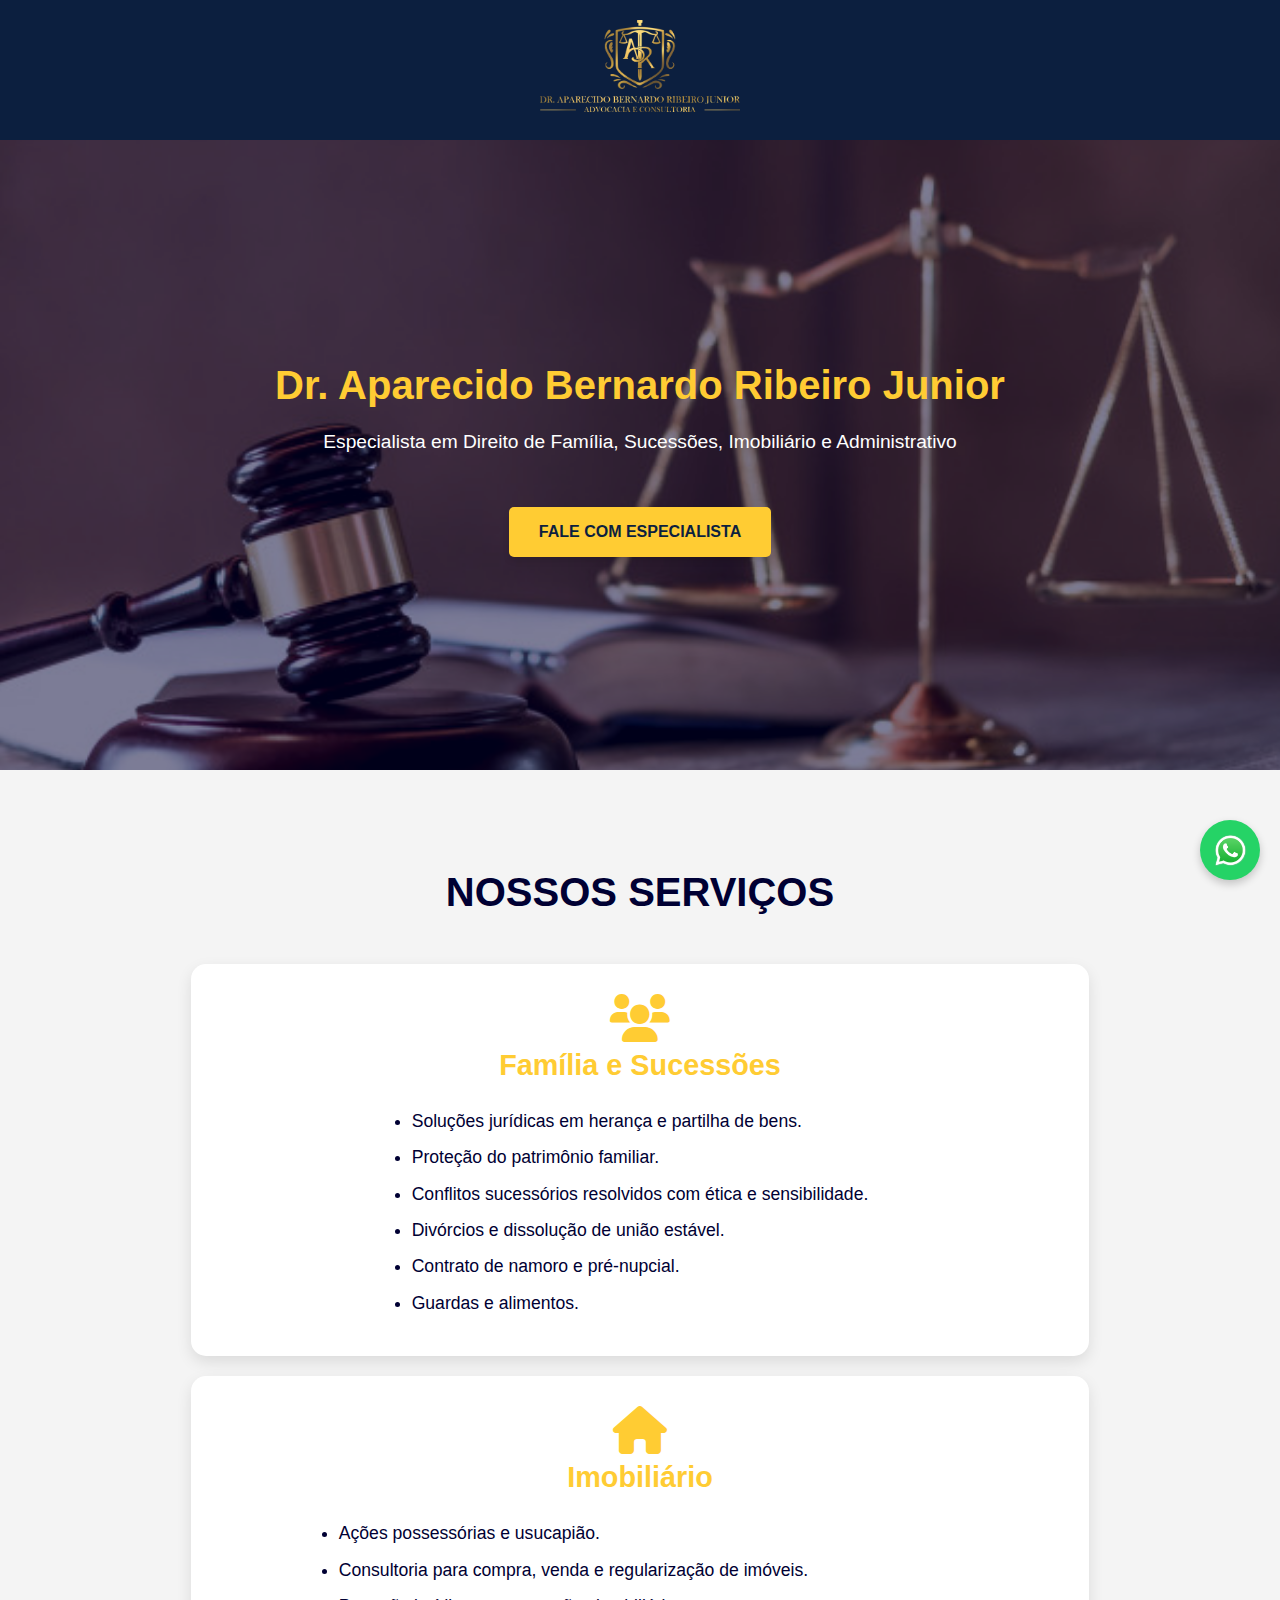
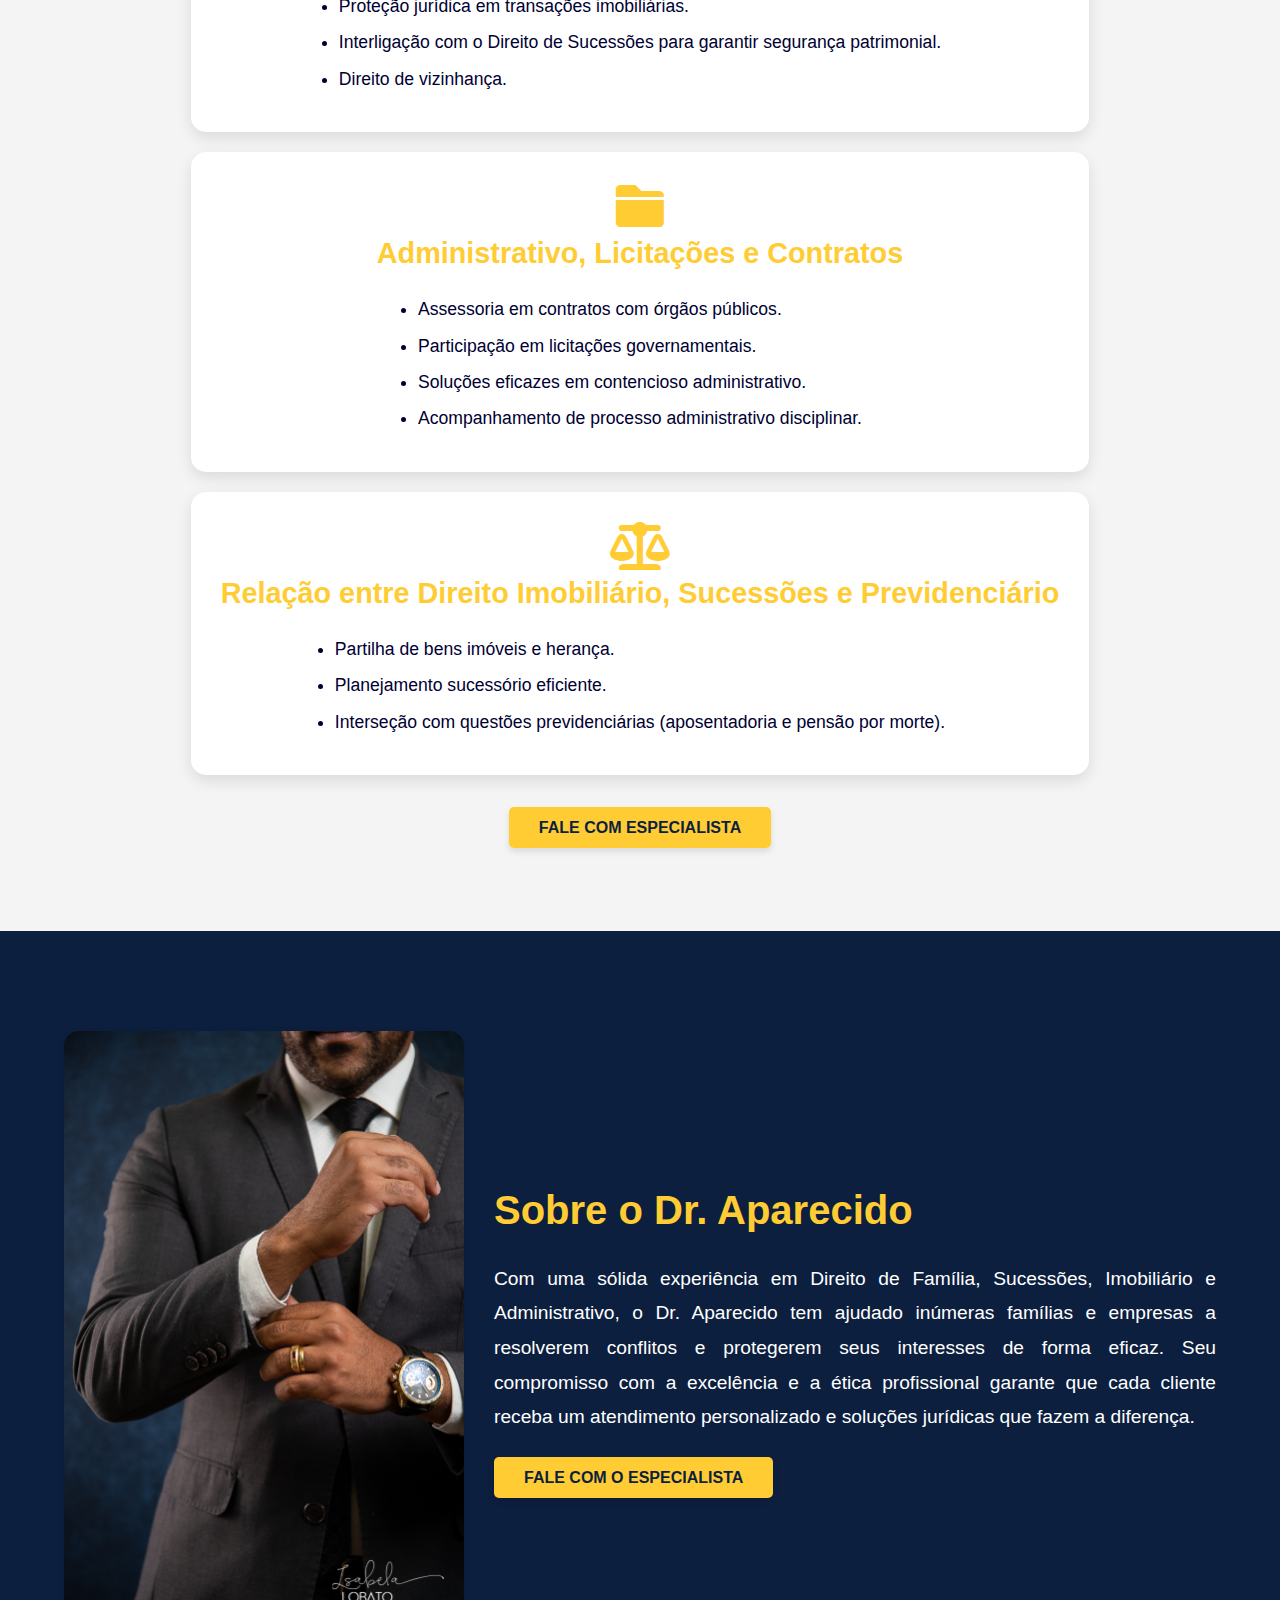
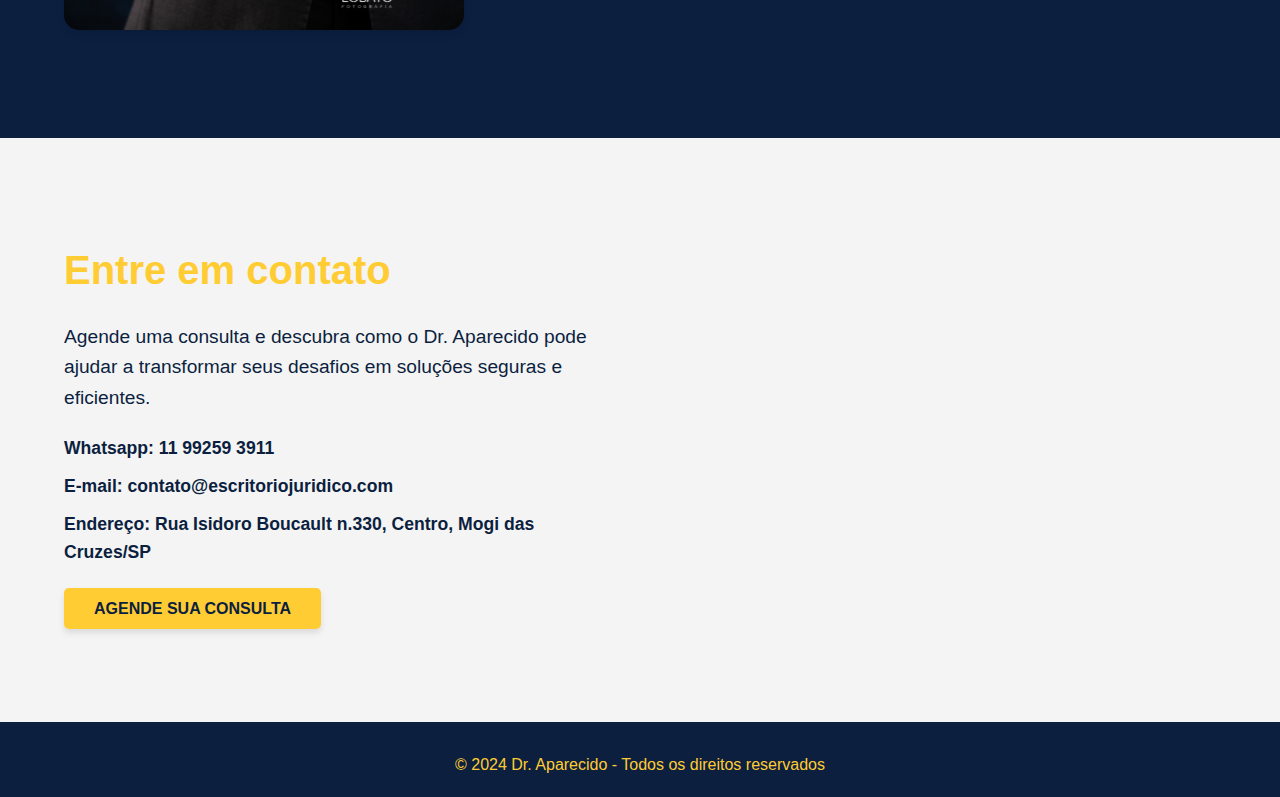
==== index.html @ f202ebe4 "setimo commit" ====
<!DOCTYPE html>
<html lang="pt-BR">
<head>
    <meta charset="UTF-8">
    <meta name="viewport" content="width=device-width, initial-scale=1.0">
    <meta http-equiv="X-UA-Compatible" content="IE=edge">
    <link rel="shortcut icon" href="img/logo2.png">
    <link rel="stylesheet" href="https://cdnjs.cloudflare.com/ajax/libs/font-awesome/6.0.0-beta3/css/all.min.css">
    <link rel="stylesheet" href="styles.css">
    <title>Dr. Aparecido Advocacia</title>
</head>
<body>
    <!-- Header com logo centralizada -->
    <header class="header">
        <div class="logo-container">
            <img src="img/logo-transparente.png" alt="Logo Dr. Aparecido" class="logo">
        </div>
    </header>

    <!-- Seção Hero com imagem estática -->
    <section class="static-image-section">
        <div class="static-image-overlay">
            <h2>Dr. Aparecido Bernardo Ribeiro Junior</h2>
            <p>Especialista em Direito de Família, Sucessões, Imobiliário e Administrativo</p>
            <a href="https://wa.me/5511992593911" class="cta-button" target="_blank">Fale com especialista</a>
        </div>
    </section>

    <!-- Seção de Serviços -->
    <section class="services-section">
        <div class="container">
            <h2>Nossos Serviços</h2>
            <div class="services-grid">
                <!-- Card Família e Sucessões -->
                <div class="service-item">
                    <i class="fas fa-users fa-3x" style="color: #ffcc33;"></i>
                    <h3>Família e Sucessões</h3>
                    <ul>
                        <li>Soluções jurídicas em herança e partilha de bens.</li>
                        <li>Proteção do patrimônio familiar.</li>
                        <li>Conflitos sucessórios resolvidos com ética e sensibilidade.</li>
                        <li>Divórcios e dissolução de união estável.</li>
                        <li>Contrato de namoro e pré-nupcial.</li>
                        <li>Guardas e alimentos.</li>
                    </ul>
                </div>

                <!-- Card Imobiliário -->
                <div class="service-item">
                    <i class="fas fa-house fa-3x" style="color: #ffcc33;"></i>
                    <h3>Imobiliário</h3>
                    <ul>
                        <li>Ações possessórias e usucapião.</li>
                        <li>Consultoria para compra, venda e regularização de imóveis.</li>
                        <li>Proteção jurídica em transações imobiliárias.</li>
                        <li>Interligação com o Direito de Sucessões para garantir segurança patrimonial.</li>
                        <li>Direito de vizinhança.</li>
                    </ul>
                </div>

                <!-- Card Administrativo, Licitações e Contratos -->
                <div class="service-item">
                    <i class="fas fa-folder fa-3x" style="color: #ffcc33;"></i>
                    <h3>Administrativo, Licitações e Contratos</h3>
                    <ul>
                        <li>Assessoria em contratos com órgãos públicos.</li>
                        <li>Participação em licitações governamentais.</li>
                        <li>Soluções eficazes em contencioso administrativo.</li>
                        <li>Acompanhamento de processo administrativo disciplinar.</li>
                    </ul>
                </div>

                <!-- Card Relação entre Direito Imobiliário, Sucessões e Previdenciário -->
                <div class="service-item">
                    <i class="fas fa-balance-scale fa-3x" style="color: #ffcc33;"></i>
                    <h3>Relação entre Direito Imobiliário, Sucessões e Previdenciário</h3>
                    <ul>
                        <li>Partilha de bens imóveis e herança.</li>
                        <li>Planejamento sucessório eficiente.</li>
                        <li>Interseção com questões previdenciárias (aposentadoria e pensão por morte).</li>
                    </ul>
                </div>
            </div>
            
            <div class="cta-container">
                <a href="https://wa.me/5511992593911" class="cta-button" target="_blank">Fale com especialista</a>
            </div>
        </div>
    </section>

    <!-- Seção Sobre o Especialista -->
    <section class="about-section">
        <div class="container about-container">
            <div class="about-image">
                <img src="img/ilcao-3.jpg" alt="Foto do Dr. Aparecido">
            </div>
            <div class="about-content">
                <h2>Sobre o Dr. Aparecido</h2>
                <p>Com uma sólida experiência em Direito de Família, Sucessões, Imobiliário e Administrativo, o Dr. Aparecido tem ajudado inúmeras famílias e empresas a resolverem conflitos e protegerem seus interesses de forma eficaz. Seu compromisso com a excelência e a ética profissional garante que cada cliente receba um atendimento personalizado e soluções jurídicas que fazem a diferença.</p>
                <a href="https://wa.me/5511992593911" class="cta-button" target="_blank">Fale com o especialista</a>
            </div>
        </div>
    </section>

    <!-- Seção Agende uma consulta -->
    <section class="consultation-section">
        <div class="container consultation-container">
            <!-- Informações de Contato -->
            <div class="consultation-info">
                <h2>Entre em contato</h2>
                <p>Agende uma consulta e descubra como o Dr. Aparecido pode ajudar a transformar seus desafios em soluções seguras e eficientes.</p>
                <ul>
                    <li><strong>Whatsapp:</strong> <a href="https://wa.me/5511992593911" target="_blank">11 99259 3911</a></li>
                    <li><strong>E-mail:</strong> <a href="mailto:contato@escritoriojuridico.com">contato@escritoriojuridico.com</a></li>
                    <li><strong>Endereço:</strong> <a href="https://www.google.com/maps/place/R.+Isidoro+Boucalt,+330+-+Vila+Bras+Cubas,+Mogi+das+Cruzes+-+SP,+08740-250,+Brasil/@-23.539288,-46.220614,16z/data=!4m6!3m5!1s0x94ce77c2fcec95e9:0xfe70af30a29e8684!8m2!3d-23.5392878!4d-46.220614!16s%2Fg%2F11gfhh6ngh?hl=pt-BR&entry=ttu&g_ep=EgoyMDI0MTAxNi4wIKXMDSoASAFQAw%3D%3D" target="_blank">Rua Isidoro Boucault n.330, Centro, Mogi das Cruzes/SP</a></li>
                </ul>
                <a href="https://wa.me/5511992593911" class="cta-button" target="_blank">Agende sua consulta</a>
            </div>

            <!-- Mapa do Google Maps com marcador -->
            <div class="consultation-map">
                <iframe 
                    src="https://www.google.com/maps?q=Rua%20Isidoro%20Boucault%2C%20330%2C%20Mogi%20das%20Cruzes%2C%20SP&output=embed" 
                    width="100%" 
                    height="300" 
                    style="border:0;" 
                    allowfullscreen="" 
                    loading="lazy">
                </iframe>
            </div>
        </div>
    </section>

    <footer class="fot">
        <p>&copy; 2024 Dr. Aparecido - Todos os direitos reservados</p>
    </footer>

    <!-- Botão Voltar ao Topo -->
    <a href="#" class="back-to-top" id="backToTop">
        &#8679; <!-- Seta para cima -->
    </a>

    <!-- Botão WhatsApp -->
    <a href="https://wa.me/5511992593911" class="whatsapp-button" target="_blank">
        <img src="img/WhatsApp.svg.png" alt="WhatsApp">
        <span class="whatsapp-message">Precisa de ajuda?</span>
    </a>

    <script src="script.js"></script>
</body>
</html>
---- styles.css ----
/* RESET BÁSICO */
* {
    margin: 0;
    padding: 0;
    box-sizing: border-box;
}

body {
    font-family: 'Arial', sans-serif;
    background-color: #0c1f3f;
    color: #ffffff;
    line-height: 1.6;
}

/* CONTAINER PADRÃO */
.container {
    width: 90%;
    max-width: 1200px;
    margin: 0 auto;
    padding: 40px 0;
}

/* HEADER COM LOGO CENTRALIZADA */
.header {
    background-color: #0c1f3f;
    padding: 20px 0;
    text-align: center;
}

.logo {
    width: 200px;
}

/* HERO SECTION */
.static-image-section {
    background: url('img/Balanca_Justica.jpg') no-repeat center center/cover;
    height: 70vh;
    background-attachment: fixed;
}

.static-image-overlay {
    background-color: rgba(0, 0, 51, 0.514);
    height: 100%;
    display: flex;
    justify-content: center;
    align-items: center;
    flex-direction: column;
    text-align: center;
    color: white;
    padding: 0 20px;
}
.static-image-overlay h2 {
    font-size: 2.5rem;
    color: #ffcc33;
    margin-bottom: 10px;
}

.static-image-overlay p {
    font-size: 1.2rem;
    margin-bottom: 30px;
}

/* Estilo do botão Voltar ao Topo */
.back-to-top {
    position: fixed;
    bottom: 90px;
    right: 20px;
    display: none;
    width: 50px;
    height: 50px;
    background-color: #ffcc33;
    color: #0c1f3f;
    text-align: center;
    line-height: 50px;
    font-size: 24px;
    border-radius: 50%;
    box-shadow: 0 4px 6px rgba(0, 0, 0, 0.2);
    transition: all 0.3s ease;
    z-index: 1000;
    text-decoration: none;
}

.back-to-top:hover {
    background-color: #ffb200;
    transform: scale(1.1);
}

#backToTop.show {
    display: block;
}

.cta-container {
    margin-top: 40px;
}

.cta-button {
    margin-top: 20px;
    background-color: #ffcc33;
    color: #0c1f3f;
    padding: 12px 30px;
    font-size: 1rem;
    font-weight: bold;
    text-transform: uppercase;
    text-decoration: none;
    border-radius: 5px;
    transition: all 0.3s ease;
    box-shadow: 0 4px 6px rgba(0, 0, 0, 0.1);
    position: relative;
    z-index: 1;
}
.cta-button::before {
    content: '';
    position: absolute;
    top: 0;
    left: 0;
    right: 0;
    bottom: 0;
    background: rgba(255, 204, 51, 0.5);
    z-index: -1;
    border-radius: 5px;
    opacity: 0;
    transition: opacity 0.4s ease;
}

.cta-button:hover::before {
    opacity: 1;
}

.cta-button:hover {
    background-color: #ffb200;
    transform: scale(1.05);
    box-shadow: 0 8px 15px rgba(0, 0, 0, 0.2);
}

/* SEÇÃO DE SERVIÇOS */
/* SEÇÃO DE SERVIÇOS */
.services-section {
    padding: 50px 0;
    background-color: #f4f4f4;
    text-align: center;
}

.services-section h2 {
    font-size: 2.5rem;
    color: #000033;
    margin-bottom: 40px;
    font-weight: bold;
    text-transform: uppercase;
}

/* GRID DOS SERVIÇOS */
.services-grid {
    display: grid;
    grid-template-columns: repeat(auto-fit, minmax(300px));
    gap: 20px;
    justify-content: center;
}

.service-item {
    background-color: white;
    border-radius: 15px;
    padding: 30px;
    box-shadow: 0 6px 15px rgba(0, 0, 0, 0.1);
    transition: all 0.4s ease;
    text-align: left;
}

.service-item i{
    display: flex;
    justify-content: center;
}

.service-item h3 {
    display: flex;
    justify-content: center;
    font-size: 1.8rem;
    color: #ffcc33;
    margin-bottom: 20px;
}

/* Estilo para os itens da lista */
/* Alinhar as listas centralizadas */
.service-item ul {
    list-style-type: disc; /* Define bolinhas como estilo */
    padding-left: 0; /* Remove o padding padrão */
    margin: 0 auto; /* Centraliza o conteúdo */
    display: table; /* Permite centralizar os itens */
}

.service-item ul li {
    margin-bottom: 10px; /* Espaçamento entre os itens da lista */
    font-size: 1.1rem;
    color: #000033; /* Texto em azul escuro */
    line-height: 1.5; /* Aumenta a altura da linha para espaçar os itens */
    text-align: left; /* Garante que o texto fique alinhado à esquerda, enquanto o bloco é centralizado */
}


.service-item:hover {
    box-shadow: 0 12px 30px rgba(0, 0, 0, 0.2);
    transform: translateY(-5px);
}

/* Seção Sobre o Especialista */
.about-section {
    padding: 60px 0;
    background-color: #0c1f3f;
}

.about-container {
    display: flex;
    justify-content: space-between;
    align-items: center;
    gap: 30px;
}

.about-image img {
    width: 100%;
    max-width: 400px;
    border-radius: 15px;
    box-shadow: 0 4px 8px rgba(0, 0, 0, 0.1);
}

.about-content {
    flex: 1;
    color: #ffffff;
    text-align: left;
}

.about-content h2 {
    font-size: 2.5rem;
    color: #ffcc33;
    margin-bottom: 20px;
}

.about-content p {
    font-size: 1.2rem;
    margin-bottom: 30px;
    line-height: 1.8;
    text-align: justify;
    color: #ffffff;
}

.about-content .cta-button {
    background-color: #ffcc33;
    color: #0c1f3f;
    padding: 12px 30px;
    font-size: 1rem;
    font-weight: bold;
    text-transform: uppercase;
    text-decoration: none;
    border-radius: 5px;
    transition: all 0.3s ease;
    box-shadow: 0 4px 6px rgba(0, 0, 0, 0.1);
}

.about-content .cta-button:hover {
    background-color: #ffb200;
    transform: scale(1.05);
    box-shadow: 0 8px 15px rgba(0, 0, 0, 0.2);
}

/* Seção de Agendamento */
.consultation-section {
    padding: 60px 0;
    background-color: #f4f4f4;
}

.consultation-container {
    display: flex;
    justify-content: space-between;
    align-items: flex-start;
    gap: 30px;
}

.consultation-info {
    flex: 1;
    color: #0c1f3f;
}

.consultation-info h2 {
    font-size: 2.5rem;
    color: #ffcc33;
    margin-bottom: 20px;
}

.consultation-info p {
    font-size: 1.2rem;
    margin-bottom: 20px;
}

.consultation-info ul {
    list-style: none;
    padding: 0;
    margin-bottom: 30px;
}

.consultation-info ul li {
    font-size: 1.1rem;
    margin-bottom: 10px;
}

.consultation-info ul a {
    color: #0c1f3f;
    text-decoration: none;
    font-weight: bold;
    transition: color 0.3s ease, transform 0.3s ease;
}

.consultation-info ul a:hover {
    color: #ffcc33;
    transform: translateX(5px);
}

.consultation-info .cta-button {
    background-color: #ffcc33;
    color: #0c1f3f;
    padding: 12px 30px;
    font-size: 1rem;
    font-weight: bold;
    text-transform: uppercase;
    text-decoration: none;
    border-radius: 5px;
    transition: all 0.3s ease;
    box-shadow: 0 4px 6px rgba(0, 0, 0, 0.1);
}

.consultation-info .cta-button:hover {
    background-color: #ffb200;
    transform: scale(1.05);
    box-shadow: 0 8px 15px rgba(0, 0, 0, 0.2);
}

.consultation-map {
    flex: 1;
}

.fot {
    background-color: #0c1f3f;
    padding: 20px;
    text-align: center;
    color: #ffcc33;
    position: relative; /* Altere para 'relative' para garantir que o conteúdo seja empurrado acima do footer */
    width: 100%;
    bottom: 0;
    margin-top: 10px; /* Adicione um espaçamento acima do footer */
}

main {
    flex-grow: 1; /* Isso empurra o footer para o final da página, mesmo que o conteúdo seja pequeno */
}
/* Botão de WhatsApp fixo */
.whatsapp-button {
    position: fixed;
    bottom: 20px;
    right: 20px;
    width: 60px;
    height: 60px;
    background-color: #25d366;
    border-radius: 50%;
    box-shadow: 0 4px 8px rgba(0, 0, 0, 0.2);
    display: flex;
    justify-content: center;
    align-items: center;
    transition: all 0.3s ease;
    z-index: 1000;
}

.whatsapp-button img {
    width: 35px;
    height: 35px;
}

.whatsapp-message {
    display: none;
    background-color: #ffffff;
    color: #000033;
    padding: 10px 15px;
    border-radius: 10px;
    box-shadow: 0 4px 8px rgba(0, 0, 0, 0.2);
    position: absolute;
    right: 70px;
    white-space: nowrap;
    font-size: 1rem;
}

.whatsapp-button:hover .whatsapp-message {
    display: block;
}

.whatsapp-button:hover {
    transform: scale(1.1);
    box-shadow: 0 8px 15px rgba(0, 0, 0, 0.3);
}

/* Responsividade */
@media (max-width: 768px) {
    .services-grid {
        grid-template-columns: 1fr;
    }

    .cta-button {
        padding: 10px 25px;
        font-size: 0.9rem;
    }

    .static-image-overlay h2 {
        font-size: 2rem;
    }

    .about-container, .consultation-container {
        flex-direction: column;
    }

    .consultation-map {
        margin-top: 30px;
    }
}
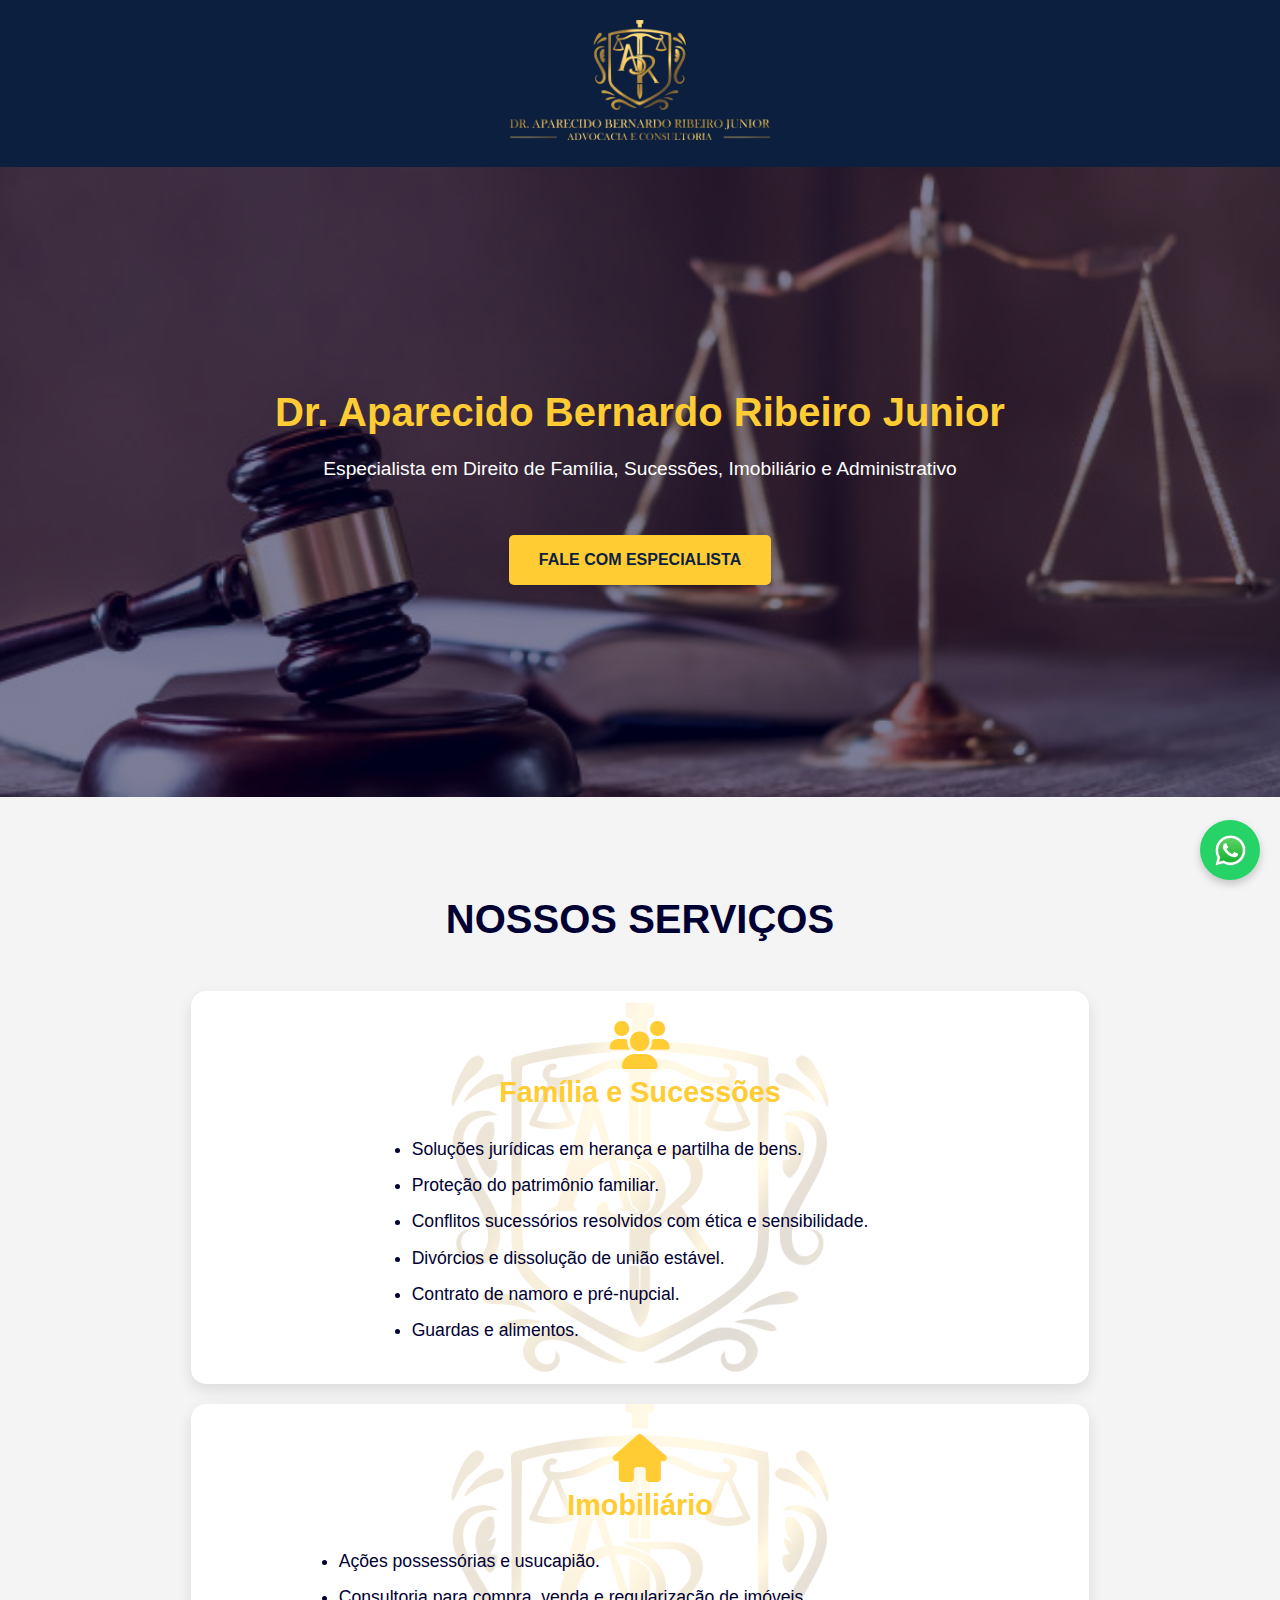
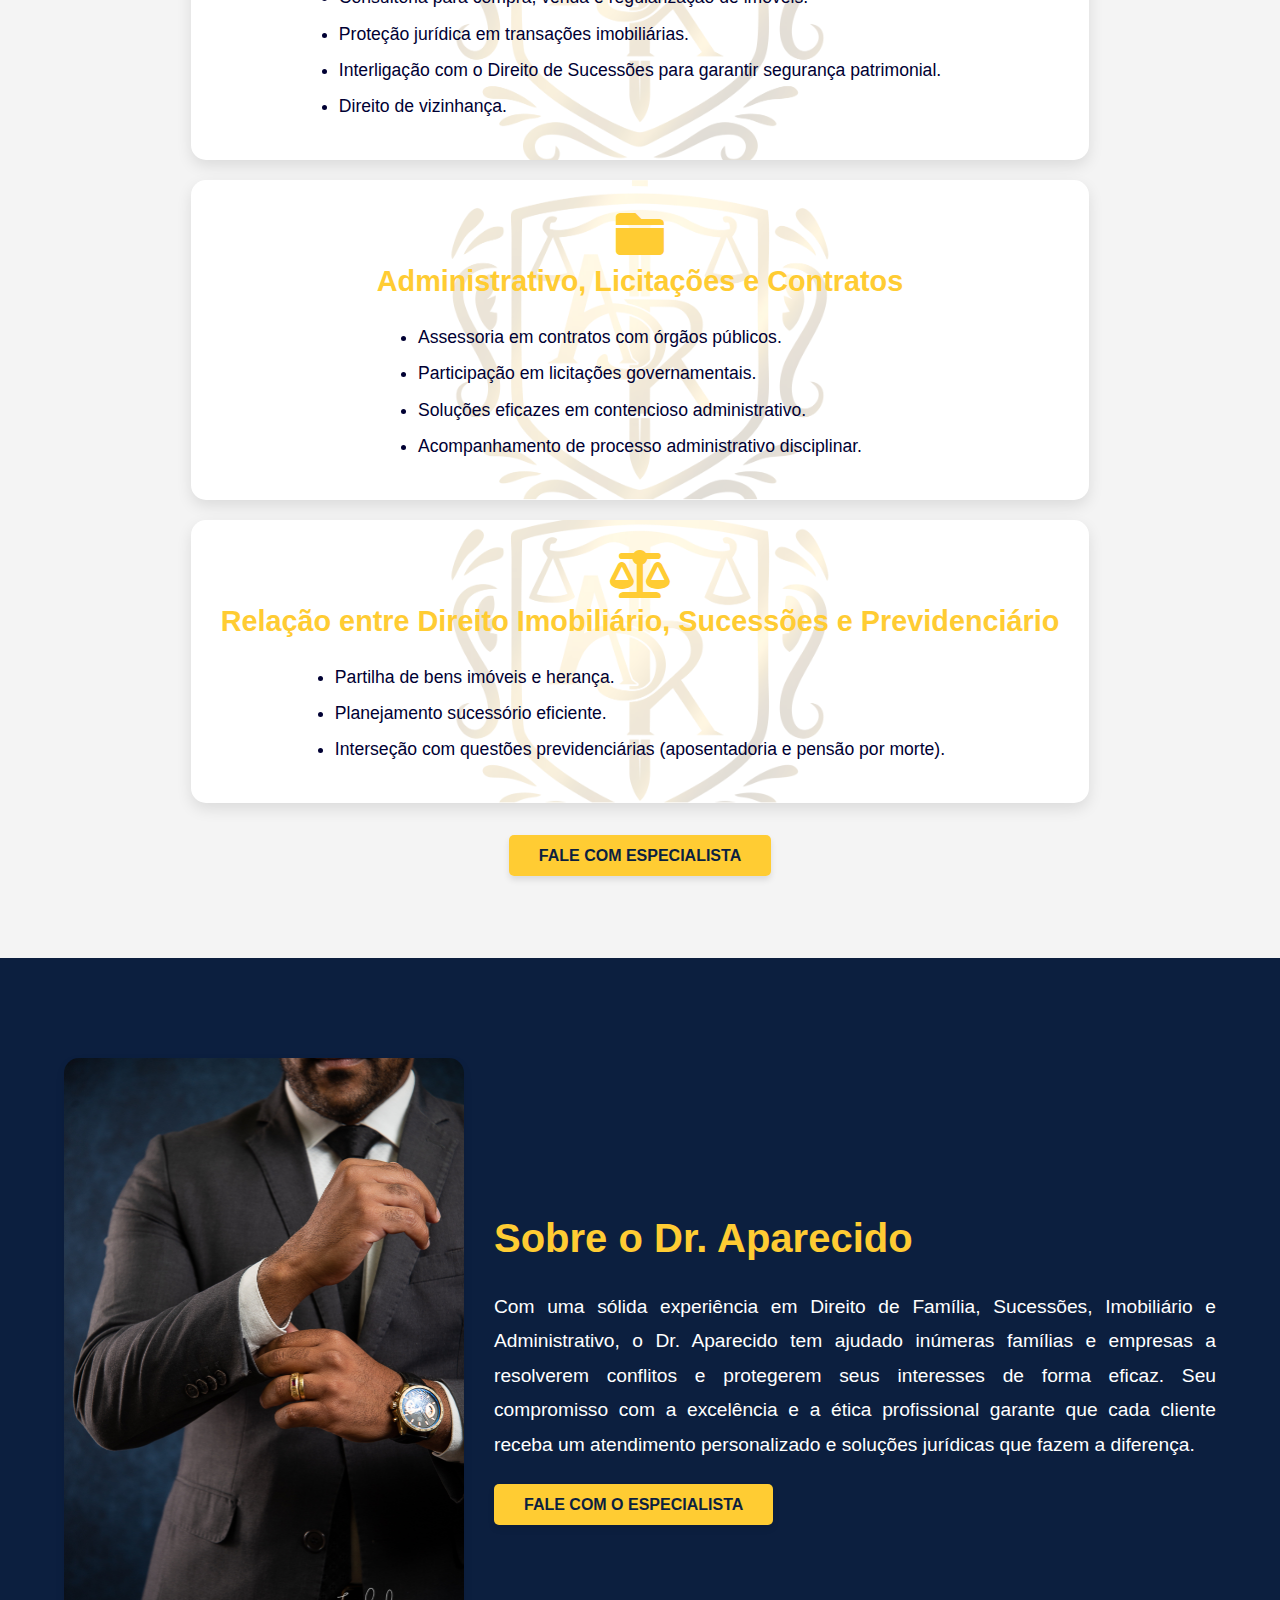
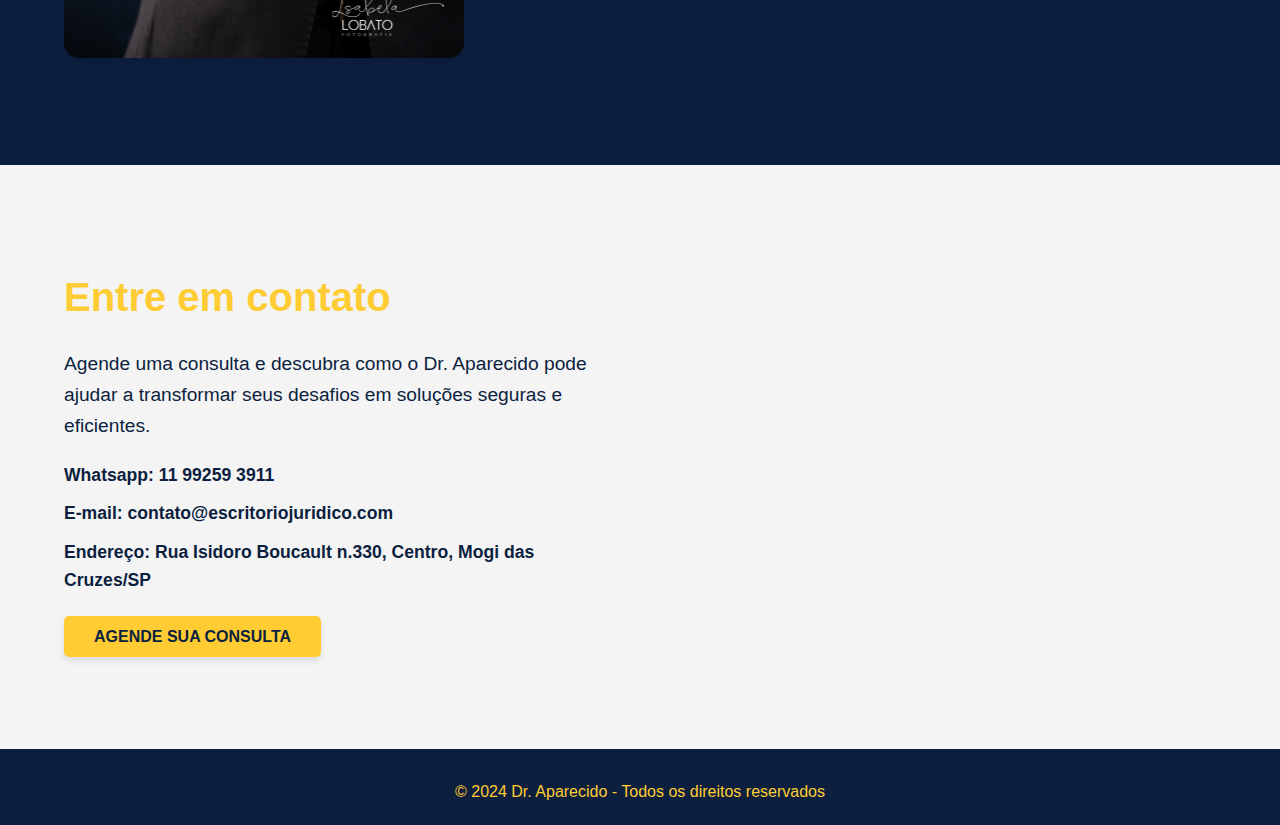
==== commit 4af89b3f: "decimo segundo commit" ====
--- a/index.html
+++ b/index.html
@@ -10,14 +10,12 @@
     <title>Dr. Aparecido Advocacia</title>
 </head>
 <body>
-    <!-- Header com logo centralizada -->
     <header class="header">
         <div class="logo-container">
             <img src="img/logo-transparente.png" alt="Logo Dr. Aparecido" class="logo">
         </div>
     </header>
 
-    <!-- Seção Hero com imagem estática -->
     <section class="static-image-section">
         <div class="static-image-overlay">
             <h2>Dr. Aparecido Bernardo Ribeiro Junior</h2>
@@ -26,12 +24,10 @@
         </div>
     </section>
 
-    <!-- Seção de Serviços -->
     <section class="services-section">
         <div class="container">
             <h2>Nossos Serviços</h2>
             <div class="services-grid">
-                <!-- Card Família e Sucessões -->
                 <div class="service-item">
                     <i class="fas fa-users fa-3x" style="color: #ffcc33;"></i>
                     <h3>Família e Sucessões</h3>
@@ -45,7 +41,6 @@
                     </ul>
                 </div>
 
-                <!-- Card Imobiliário -->
                 <div class="service-item">
                     <i class="fas fa-house fa-3x" style="color: #ffcc33;"></i>
                     <h3>Imobiliário</h3>
@@ -58,7 +53,6 @@
                     </ul>
                 </div>
 
-                <!-- Card Administrativo, Licitações e Contratos -->
                 <div class="service-item">
                     <i class="fas fa-folder fa-3x" style="color: #ffcc33;"></i>
                     <h3>Administrativo, Licitações e Contratos</h3>
@@ -70,7 +64,6 @@
                     </ul>
                 </div>
 
-                <!-- Card Relação entre Direito Imobiliário, Sucessões e Previdenciário -->
                 <div class="service-item">
                     <i class="fas fa-balance-scale fa-3x" style="color: #ffcc33;"></i>
                     <h3>Relação entre Direito Imobiliário, Sucessões e Previdenciário</h3>
@@ -88,7 +81,6 @@
         </div>
     </section>
 
-    <!-- Seção Sobre o Especialista -->
     <section class="about-section">
         <div class="container about-container">
             <div class="about-image">
@@ -102,10 +94,8 @@
         </div>
     </section>
 
-    <!-- Seção Agende uma consulta -->
     <section class="consultation-section">
         <div class="container consultation-container">
-            <!-- Informações de Contato -->
             <div class="consultation-info">
                 <h2>Entre em contato</h2>
                 <p>Agende uma consulta e descubra como o Dr. Aparecido pode ajudar a transformar seus desafios em soluções seguras e eficientes.</p>
@@ -117,7 +107,6 @@
                 <a href="https://wa.me/5511992593911" class="cta-button" target="_blank">Agende sua consulta</a>
             </div>
 
-            <!-- Mapa do Google Maps com marcador -->
             <div class="consultation-map">
                 <iframe 
                     src="https://www.google.com/maps?q=Rua%20Isidoro%20Boucault%2C%20330%2C%20Mogi%20das%20Cruzes%2C%20SP&output=embed" 
@@ -135,12 +124,10 @@
         <p>&copy; 2024 Dr. Aparecido - Todos os direitos reservados</p>
     </footer>
 
-    <!-- Botão Voltar ao Topo -->
     <a href="#" class="back-to-top" id="backToTop">
-        &#8679; <!-- Seta para cima -->
+        &#8679;
     </a>
 
-    <!-- Botão WhatsApp -->
     <a href="https://wa.me/5511992593911" class="whatsapp-button" target="_blank">
         <img src="img/WhatsApp.svg.png" alt="WhatsApp">
         <span class="whatsapp-message">Precisa de ajuda?</span>
--- a/styles.css
+++ b/styles.css
@@ -1,4 +1,3 @@
-/* RESET BÁSICO */
 * {
     margin: 0;
     padding: 0;
@@ -12,7 +11,6 @@
     line-height: 1.6;
 }
 
-/* CONTAINER PADRÃO */
 .container {
     width: 90%;
     max-width: 1200px;
@@ -20,7 +18,6 @@
     padding: 40px 0;
 }
 
-/* HEADER COM LOGO CENTRALIZADA */
 .header {
     background-color: #0c1f3f;
     padding: 20px 0;
@@ -28,10 +25,9 @@
 }
 
 .logo {
-    width: 200px;
-}
-
-/* HERO SECTION */
+    width: 260px;
+}
+
 .static-image-section {
     background: url('img/Balanca_Justica.jpg') no-repeat center center/cover;
     height: 70vh;
@@ -60,7 +56,6 @@
     margin-bottom: 30px;
 }
 
-/* Estilo do botão Voltar ao Topo */
 .back-to-top {
     position: fixed;
     bottom: 90px;
@@ -132,8 +127,6 @@
     box-shadow: 0 8px 15px rgba(0, 0, 0, 0.2);
 }
 
-/* SEÇÃO DE SERVIÇOS */
-/* SEÇÃO DE SERVIÇOS */
 .services-section {
     padding: 50px 0;
     background-color: #f4f4f4;
@@ -148,7 +141,6 @@
     text-transform: uppercase;
 }
 
-/* GRID DOS SERVIÇOS */
 .services-grid {
     display: grid;
     grid-template-columns: repeat(auto-fit, minmax(300px));
@@ -157,13 +149,37 @@
 }
 
 .service-item {
+    position: relative;
     background-color: white;
     border-radius: 15px;
     padding: 30px;
     box-shadow: 0 6px 15px rgba(0, 0, 0, 0.1);
     transition: all 0.4s ease;
     text-align: left;
-}
+    overflow: hidden;
+}
+
+.service-item::before {
+    content: '';
+    position: absolute;
+    top: 50%; 
+    left: 50%; 
+    transform: translate(-50%, -50%);
+    background: url('img/logo2.png') no-repeat center center;
+    background-size: 70%; 
+    opacity: 0.2; 
+    width: 60%;
+    height: 100%;
+    z-index: 0; 
+}
+
+.service-item * {
+    position: relative;
+    z-index: 1;
+}
+
+
+
 
 .service-item i{
     display: flex;
@@ -178,21 +194,20 @@
     margin-bottom: 20px;
 }
 
-/* Estilo para os itens da lista */
-/* Alinhar as listas centralizadas */
+
 .service-item ul {
-    list-style-type: disc; /* Define bolinhas como estilo */
-    padding-left: 0; /* Remove o padding padrão */
-    margin: 0 auto; /* Centraliza o conteúdo */
-    display: table; /* Permite centralizar os itens */
+    list-style-type: disc; 
+    padding-left: 0; 
+    margin: 0 auto; 
+    display: table;
 }
 
 .service-item ul li {
-    margin-bottom: 10px; /* Espaçamento entre os itens da lista */
+    margin-bottom: 10px;
     font-size: 1.1rem;
-    color: #000033; /* Texto em azul escuro */
-    line-height: 1.5; /* Aumenta a altura da linha para espaçar os itens */
-    text-align: left; /* Garante que o texto fique alinhado à esquerda, enquanto o bloco é centralizado */
+    color: #000033;
+    line-height: 1.5; 
+    text-align: left; 
 }
 
 
@@ -201,7 +216,6 @@
     transform: translateY(-5px);
 }
 
-/* Seção Sobre o Especialista */
 .about-section {
     padding: 60px 0;
     background-color: #0c1f3f;
@@ -260,7 +274,6 @@
     box-shadow: 0 8px 15px rgba(0, 0, 0, 0.2);
 }
 
-/* Seção de Agendamento */
 .consultation-section {
     padding: 60px 0;
     background-color: #f4f4f4;
@@ -340,16 +353,15 @@
     padding: 20px;
     text-align: center;
     color: #ffcc33;
-    position: relative; /* Altere para 'relative' para garantir que o conteúdo seja empurrado acima do footer */
+    position: relative; 
     width: 100%;
     bottom: 0;
-    margin-top: 10px; /* Adicione um espaçamento acima do footer */
+    margin-top: 10px; 
 }
 
 main {
-    flex-grow: 1; /* Isso empurra o footer para o final da página, mesmo que o conteúdo seja pequeno */
-}
-/* Botão de WhatsApp fixo */
+    flex-grow: 1; 
+}
 .whatsapp-button {
     position: fixed;
     bottom: 20px;
@@ -393,12 +405,17 @@
     box-shadow: 0 8px 15px rgba(0, 0, 0, 0.3);
 }
 
-/* Responsividade */
 @media (max-width: 768px) {
     .services-grid {
         grid-template-columns: 1fr;
     }
 
+    .service-item::before{
+        width: 100%;
+        height: 100%;
+    }
+
+
     .cta-button {
         padding: 10px 25px;
         font-size: 0.9rem;
@@ -412,7 +429,21 @@
         flex-direction: column;
     }
 
+    .about-content h2{
+        font-size: 1.8rem;
+    }
+
     .consultation-map {
         margin-top: 30px;
-    }
-}
+        width: 100%; 
+    }
+
+    .consultation-info {
+        margin-bottom: 30px;  
+    }
+
+    .consultation-map iframe {
+        width: 100%; 
+        height: 250px; 
+    }
+}
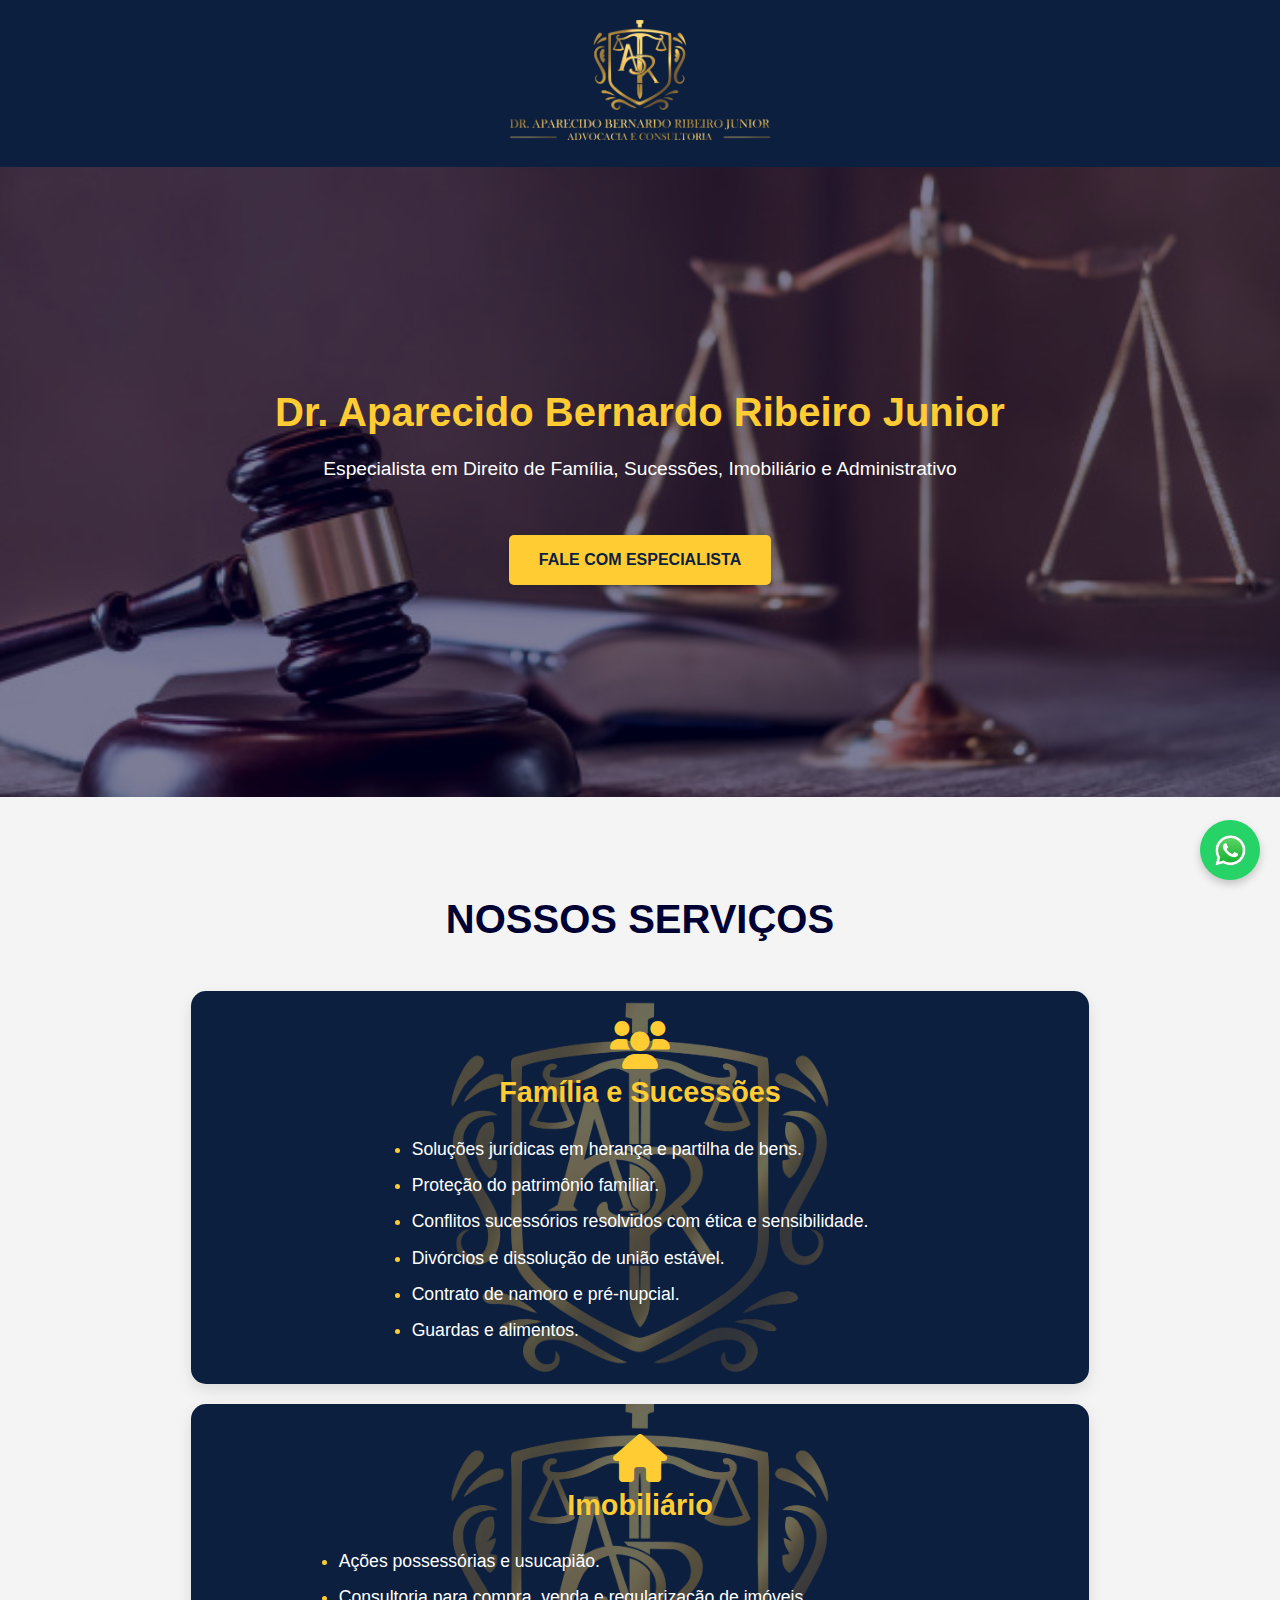
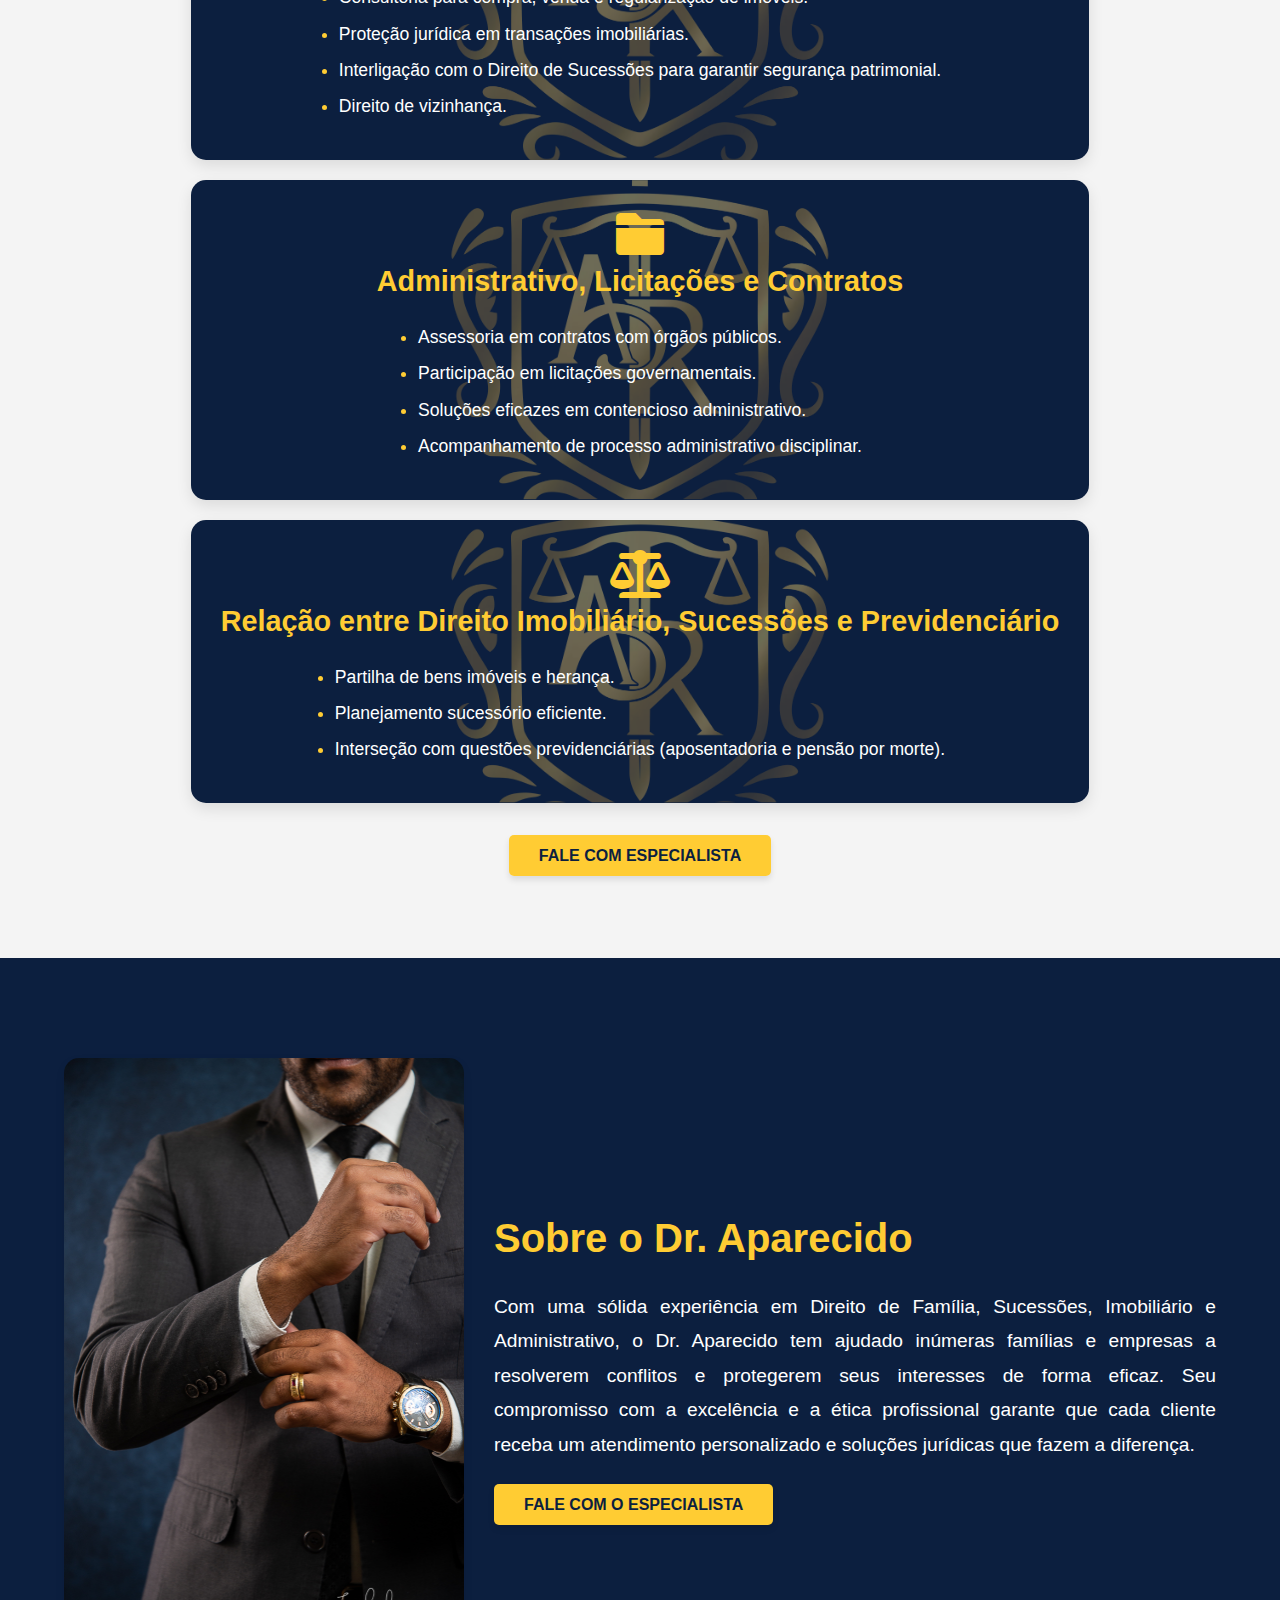
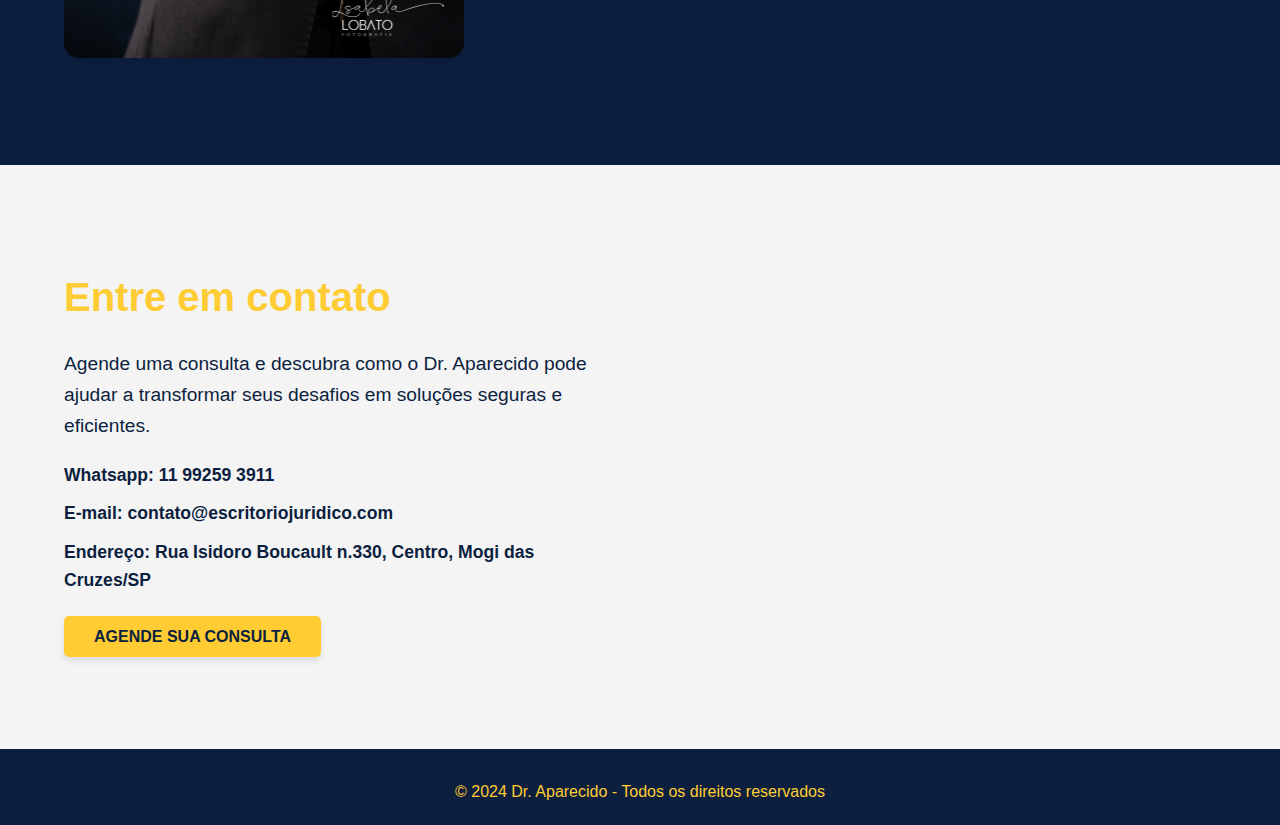
==== commit 7b1ed055: "decimo terceito commit" ====
--- a/index.html
+++ b/index.html
@@ -120,6 +120,8 @@
         </div>
     </section>
 
+
+
     <footer class="fot">
         <p>&copy; 2024 Dr. Aparecido - Todos os direitos reservados</p>
     </footer>
--- a/styles.css
+++ b/styles.css
@@ -150,7 +150,7 @@
 
 .service-item {
     position: relative;
-    background-color: white;
+    background-color: #0c1f3f;
     border-radius: 15px;
     padding: 30px;
     box-shadow: 0 6px 15px rgba(0, 0, 0, 0.1);
@@ -158,6 +158,57 @@
     text-align: left;
     overflow: hidden;
 }
+
+
+
+.service-item * {
+    position: relative;
+    z-index: 1;
+}
+
+
+
+
+.service-item i{
+    display: flex;
+    justify-content: center;
+}
+
+.service-item h3 {
+    display: flex;
+    justify-content: center;
+    font-size: 1.8rem;
+    color: #ffcc33;
+    margin-bottom: 20px;
+}
+
+
+.service-item ul {
+    list-style-type: disc; 
+    padding-left: 0; 
+    margin: 0 auto; 
+    display: table;
+}
+
+.service-item ul li {
+    margin-bottom: 10px;
+    font-size: 1.1rem;
+    color: white;
+    line-height: 1.5; 
+    text-align: left; 
+}
+
+
+.service-item ul li::marker {
+    color: #ffcc33; 
+}
+
+.service-item:hover {
+    box-shadow: 0 12px 30px rgba(0, 0, 0, 0.2);
+    transform: translateY(-5px);
+}
+
+
 
 .service-item::before {
     content: '';
@@ -167,55 +218,11 @@
     transform: translate(-50%, -50%);
     background: url('img/logo2.png') no-repeat center center;
     background-size: 70%; 
-    opacity: 0.2; 
+    opacity: 0.4; 
     width: 60%;
     height: 100%;
     z-index: 0; 
 }
-
-.service-item * {
-    position: relative;
-    z-index: 1;
-}
-
-
-
-
-.service-item i{
-    display: flex;
-    justify-content: center;
-}
-
-.service-item h3 {
-    display: flex;
-    justify-content: center;
-    font-size: 1.8rem;
-    color: #ffcc33;
-    margin-bottom: 20px;
-}
-
-
-.service-item ul {
-    list-style-type: disc; 
-    padding-left: 0; 
-    margin: 0 auto; 
-    display: table;
-}
-
-.service-item ul li {
-    margin-bottom: 10px;
-    font-size: 1.1rem;
-    color: #000033;
-    line-height: 1.5; 
-    text-align: left; 
-}
-
-
-.service-item:hover {
-    box-shadow: 0 12px 30px rgba(0, 0, 0, 0.2);
-    transform: translateY(-5px);
-}
-
 .about-section {
     padding: 60px 0;
     background-color: #0c1f3f;
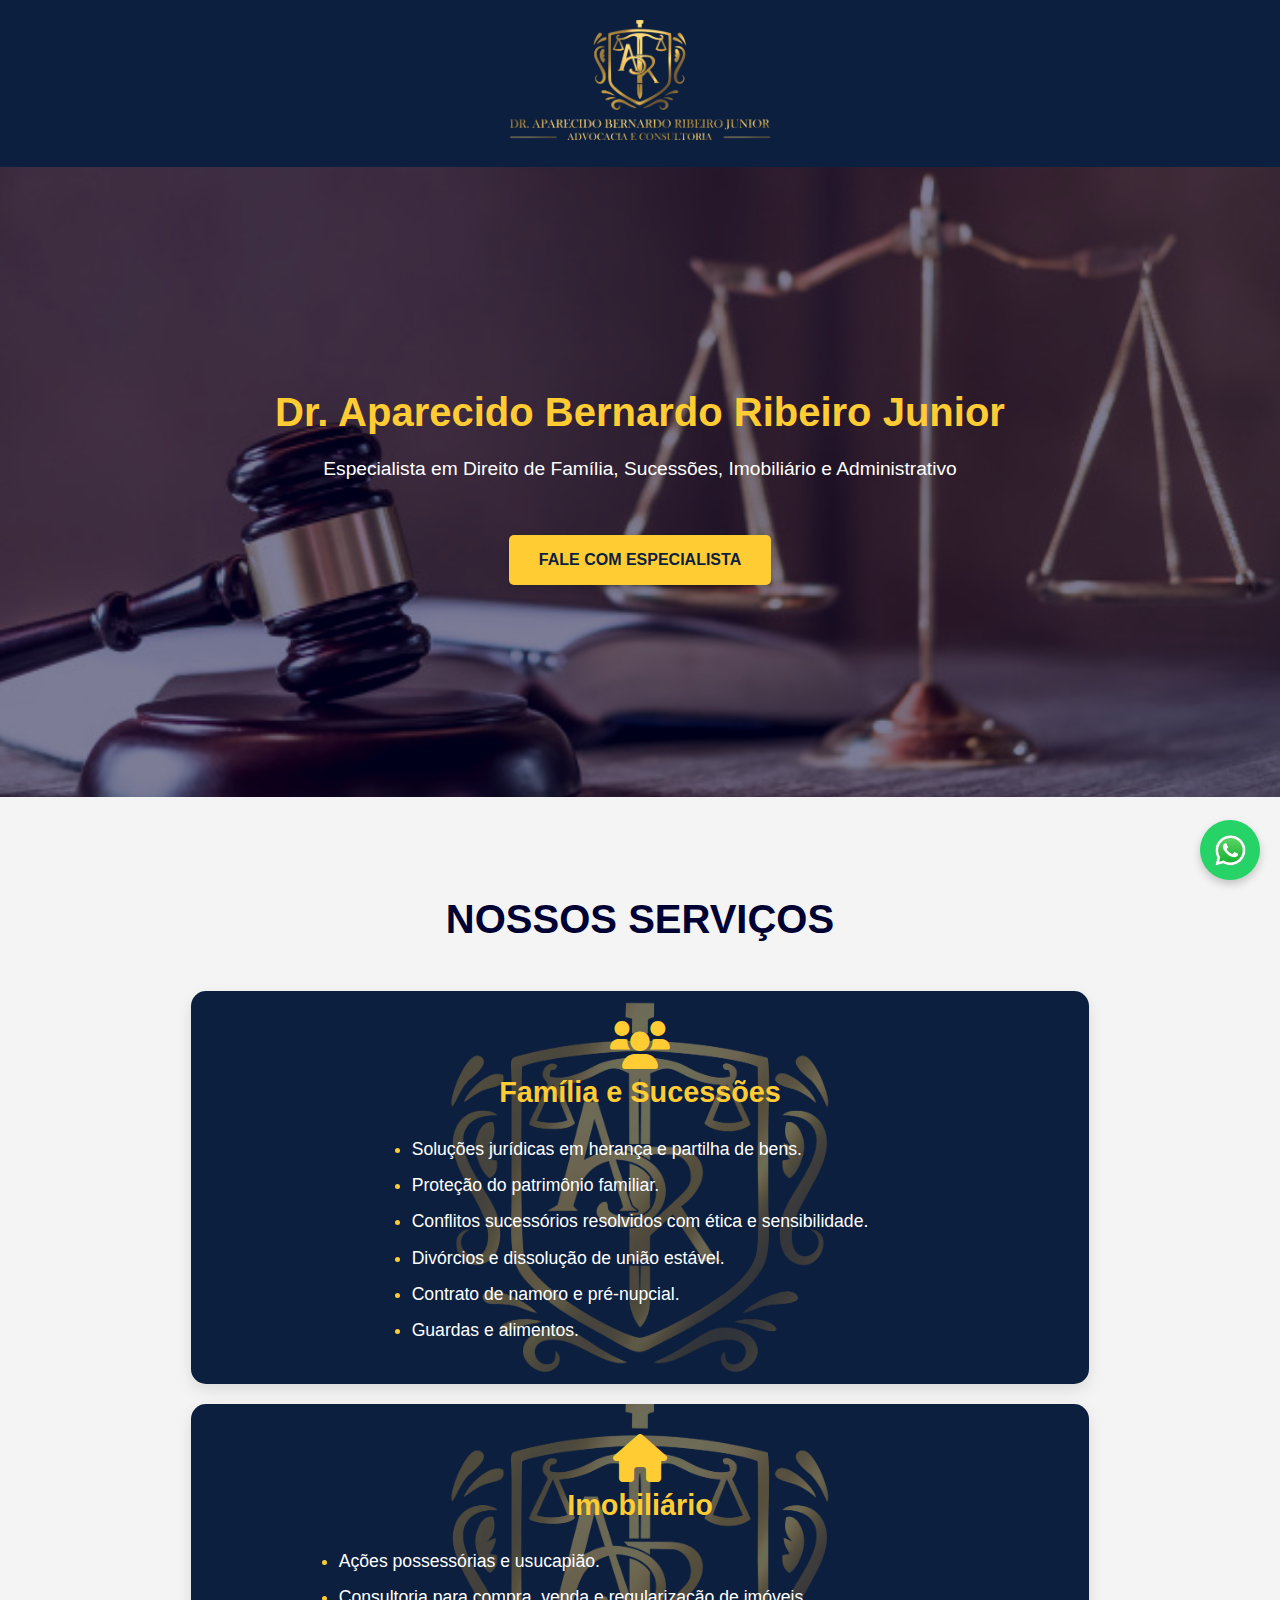
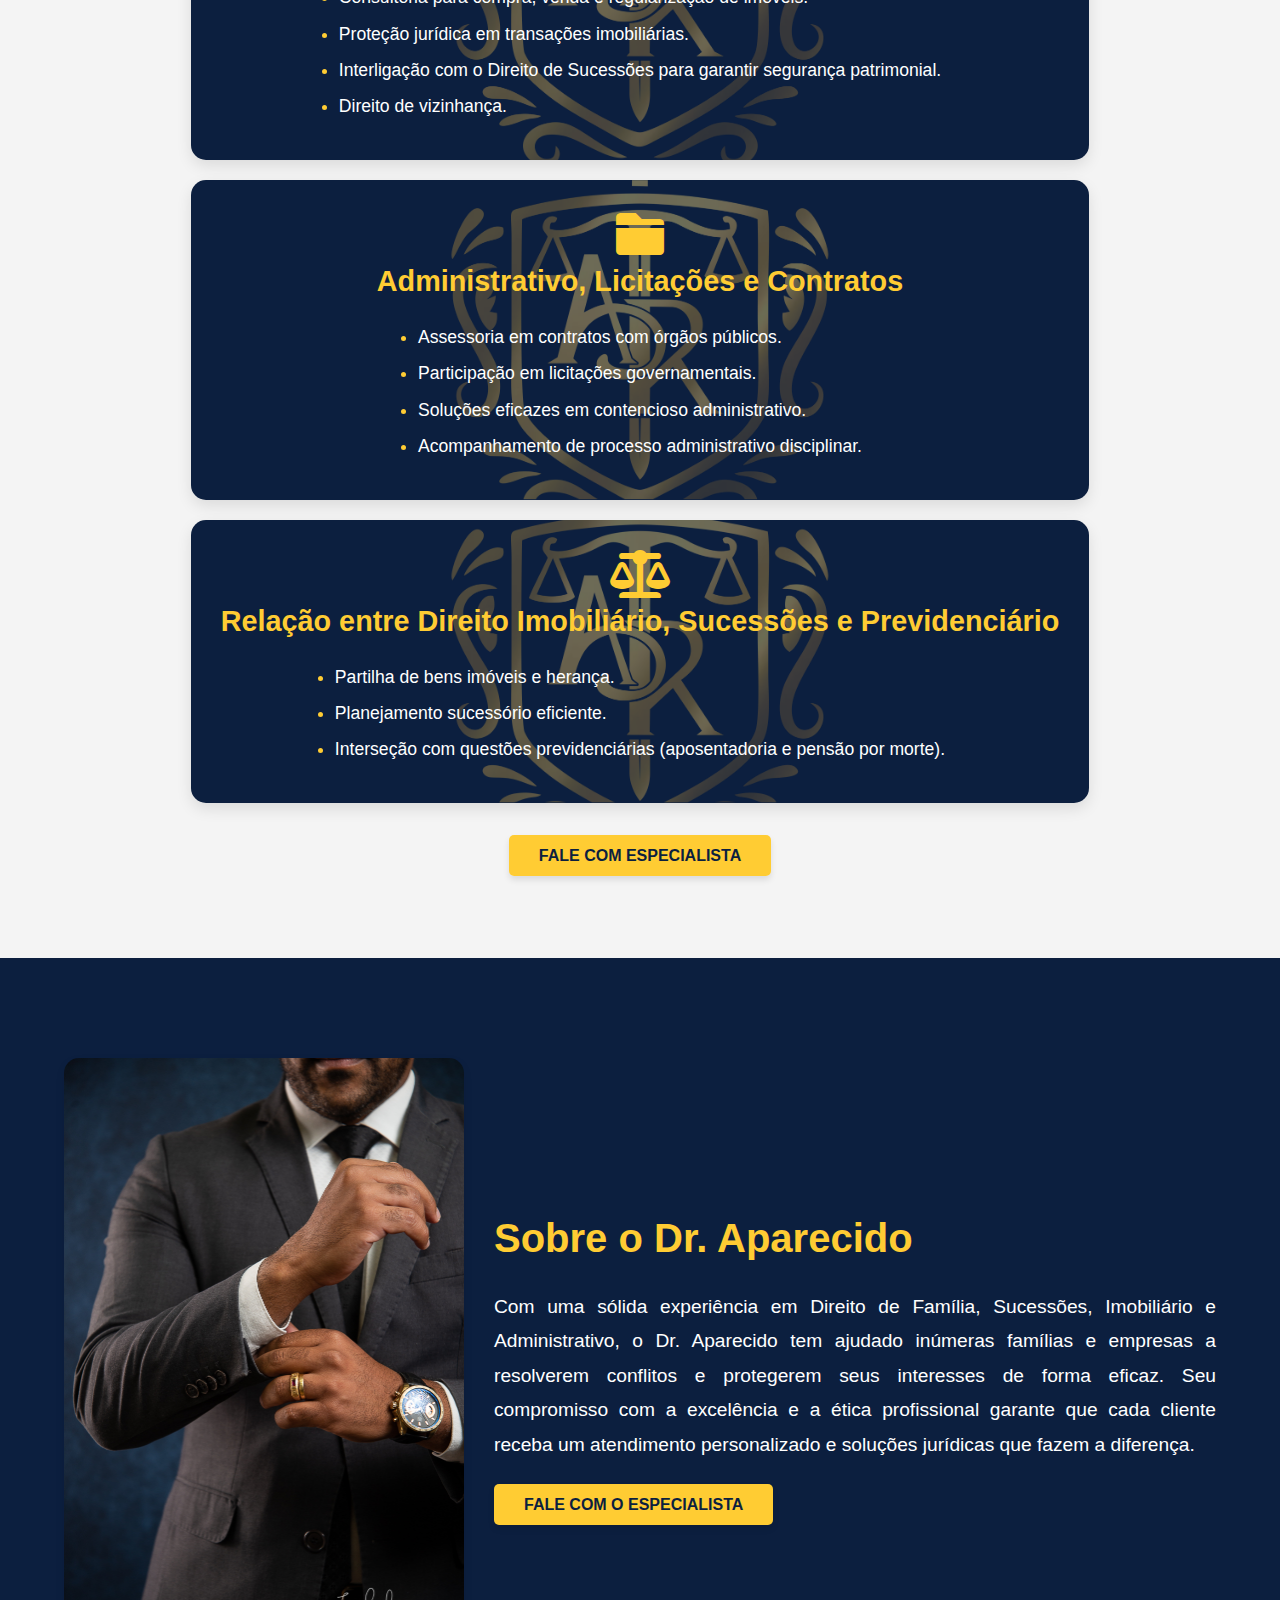
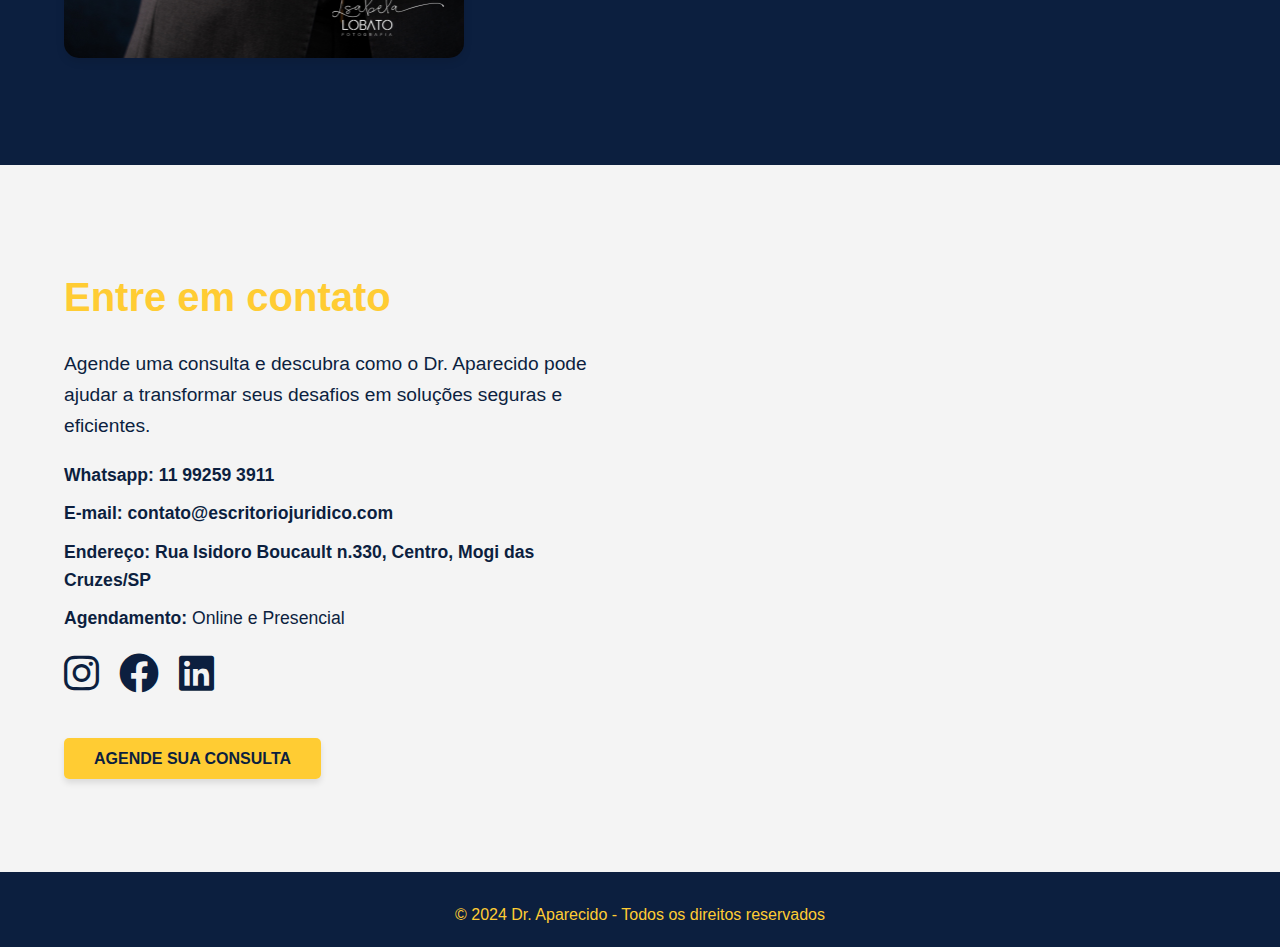
==== commit b95ca1a9: "decimo quarto commit" ====
--- a/index.html
+++ b/index.html
@@ -103,6 +103,12 @@
                     <li><strong>Whatsapp:</strong> <a href="https://wa.me/5511992593911" target="_blank">11 99259 3911</a></li>
                     <li><strong>E-mail:</strong> <a href="mailto:contato@escritoriojuridico.com">contato@escritoriojuridico.com</a></li>
                     <li><strong>Endereço:</strong> <a href="https://www.google.com/maps/place/R.+Isidoro+Boucalt,+330+-+Vila+Bras+Cubas,+Mogi+das+Cruzes+-+SP,+08740-250,+Brasil/@-23.539288,-46.220614,16z/data=!4m6!3m5!1s0x94ce77c2fcec95e9:0xfe70af30a29e8684!8m2!3d-23.5392878!4d-46.220614!16s%2Fg%2F11gfhh6ngh?hl=pt-BR&entry=ttu&g_ep=EgoyMDI0MTAxNi4wIKXMDSoASAFQAw%3D%3D" target="_blank">Rua Isidoro Boucault n.330, Centro, Mogi das Cruzes/SP</a></li>
+                    <li><strong>Agendamento:</strong> Online e Presencial</li>
+                    <ul class="redes">
+                        <li><a href="https://www.instagram.com/aparecido.ribeiro.advogado/" target="_blank" rel="noopener noreferrer"><i class="fa-brands fa-instagram"></i></a></li>
+                        <li><a href="https://www.facebook.com/profile.php?id=61565249197770" target="_blank" rel="noopener noreferrer"><i class="fa-brands fa-facebook"></i></a></li>
+                        <li><a href="https://www.linkedin.com/in/aparecido-bernardo-ribeiro-junior-0556761ba/" target="_blank" rel="noopener noreferrer"><i class="fa-brands fa-linkedin"></i></a></li>
+                    </ul>
                 </ul>
                 <a href="https://wa.me/5511992593911" class="cta-button" target="_blank">Agende sua consulta</a>
             </div>
--- a/styles.css
+++ b/styles.css
@@ -281,6 +281,15 @@
     box-shadow: 0 8px 15px rgba(0, 0, 0, 0.2);
 }
 
+.redes{
+    display: flex;
+}
+
+.redes li a{
+    font-size: 2.5rem;
+    margin-right: 20px;
+}
+
 .consultation-section {
     padding: 60px 0;
     background-color: #f4f4f4;
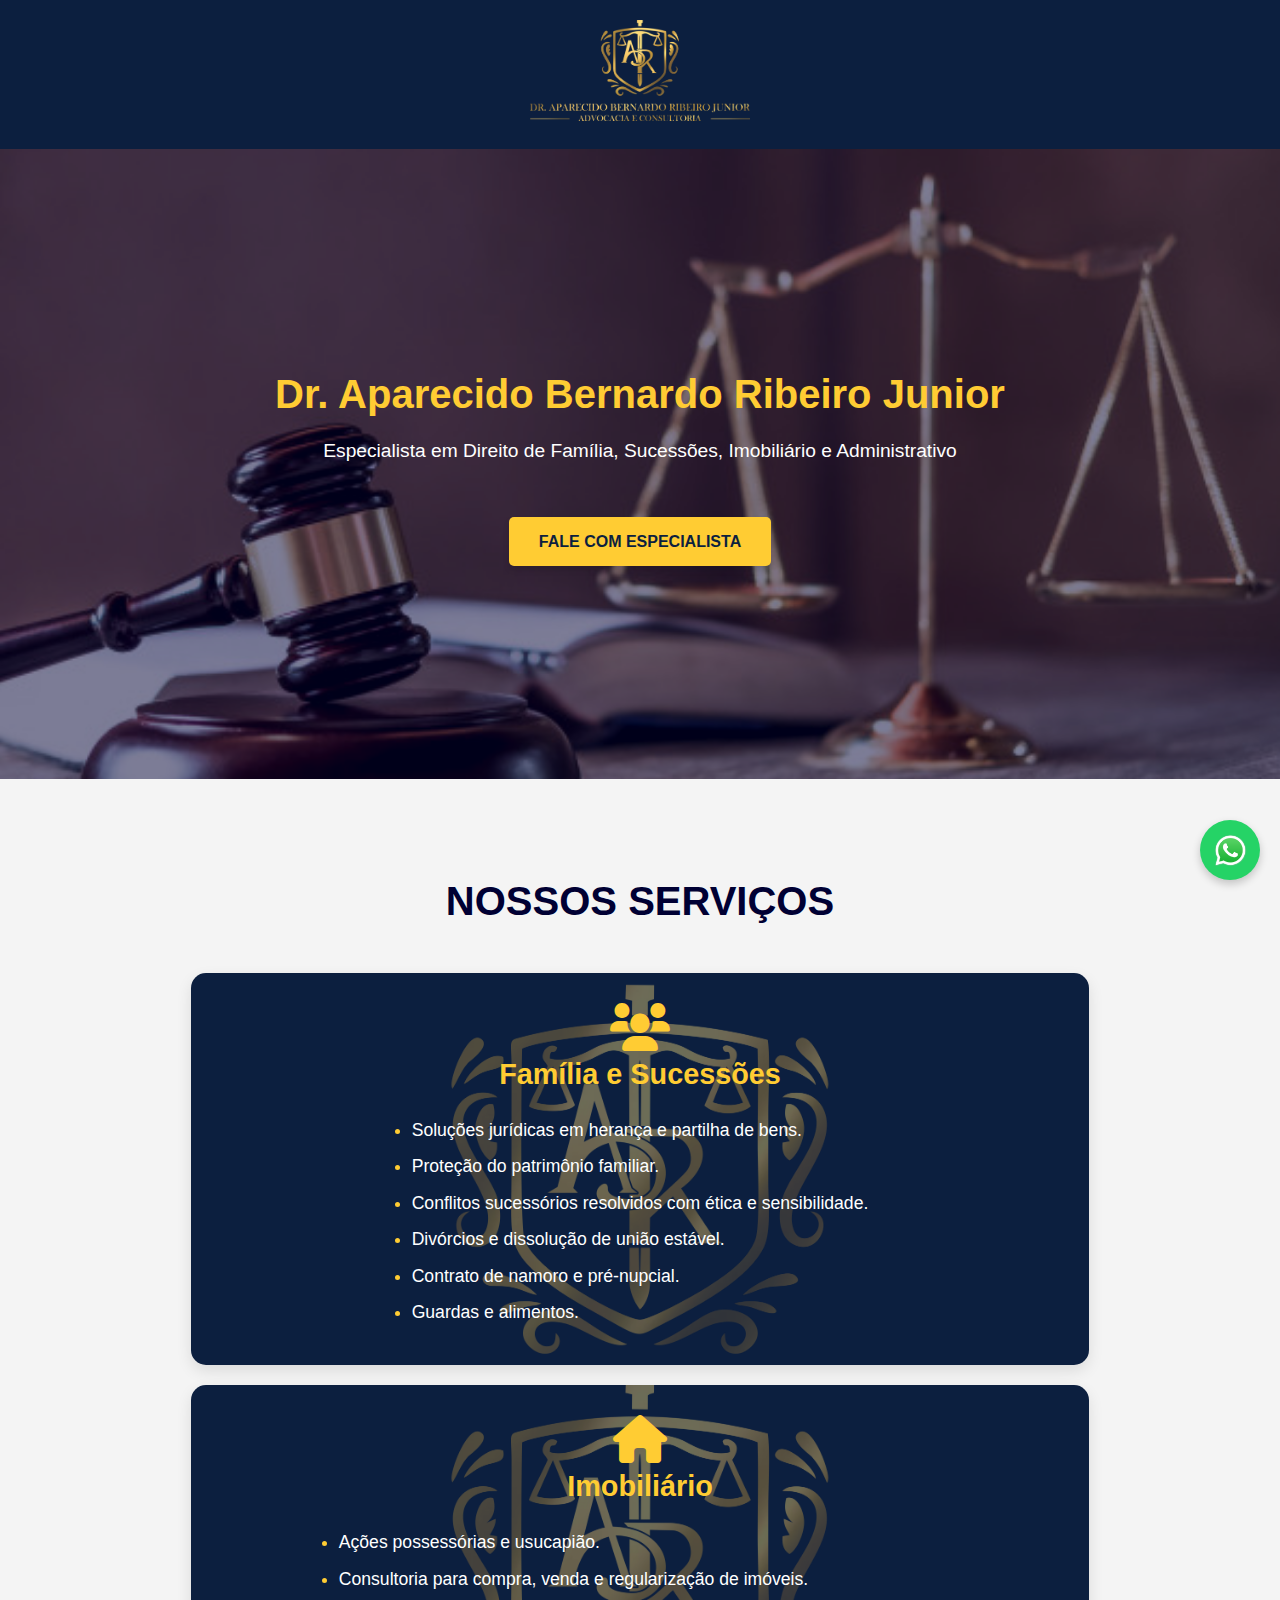
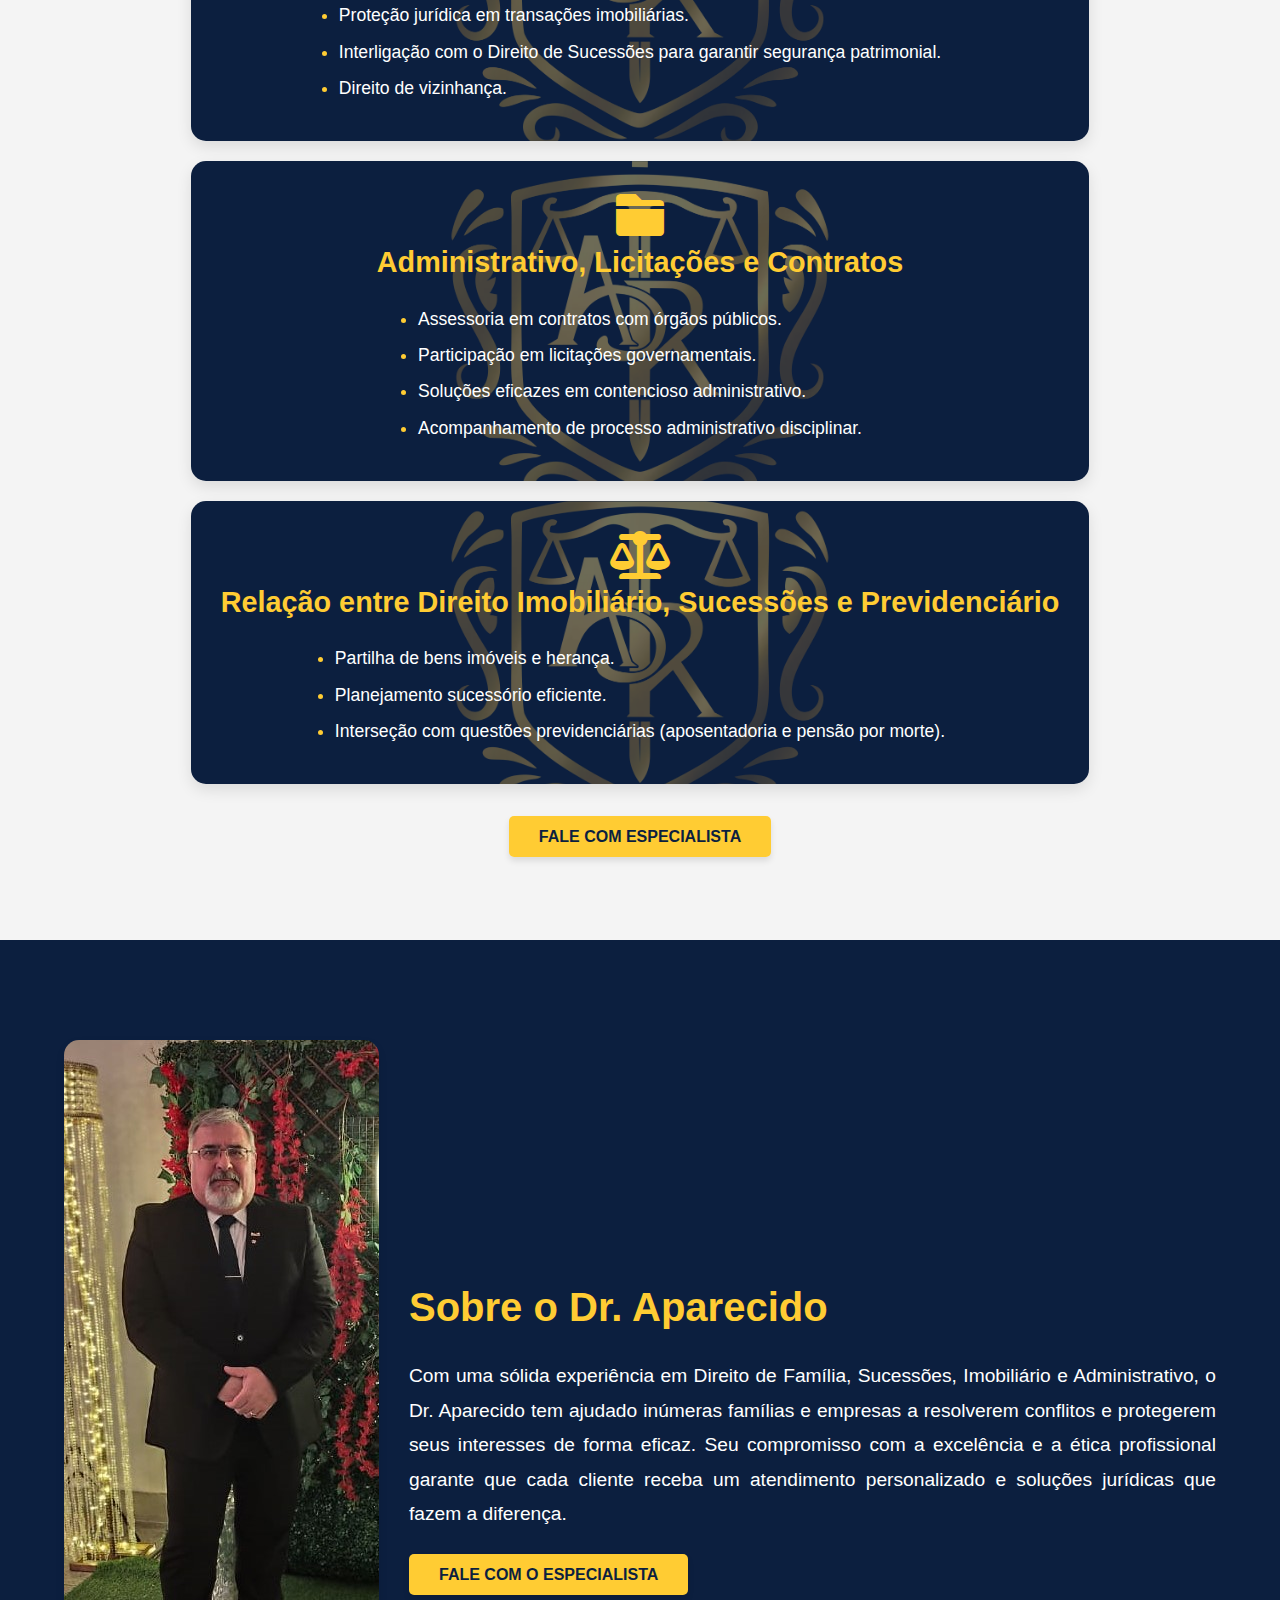
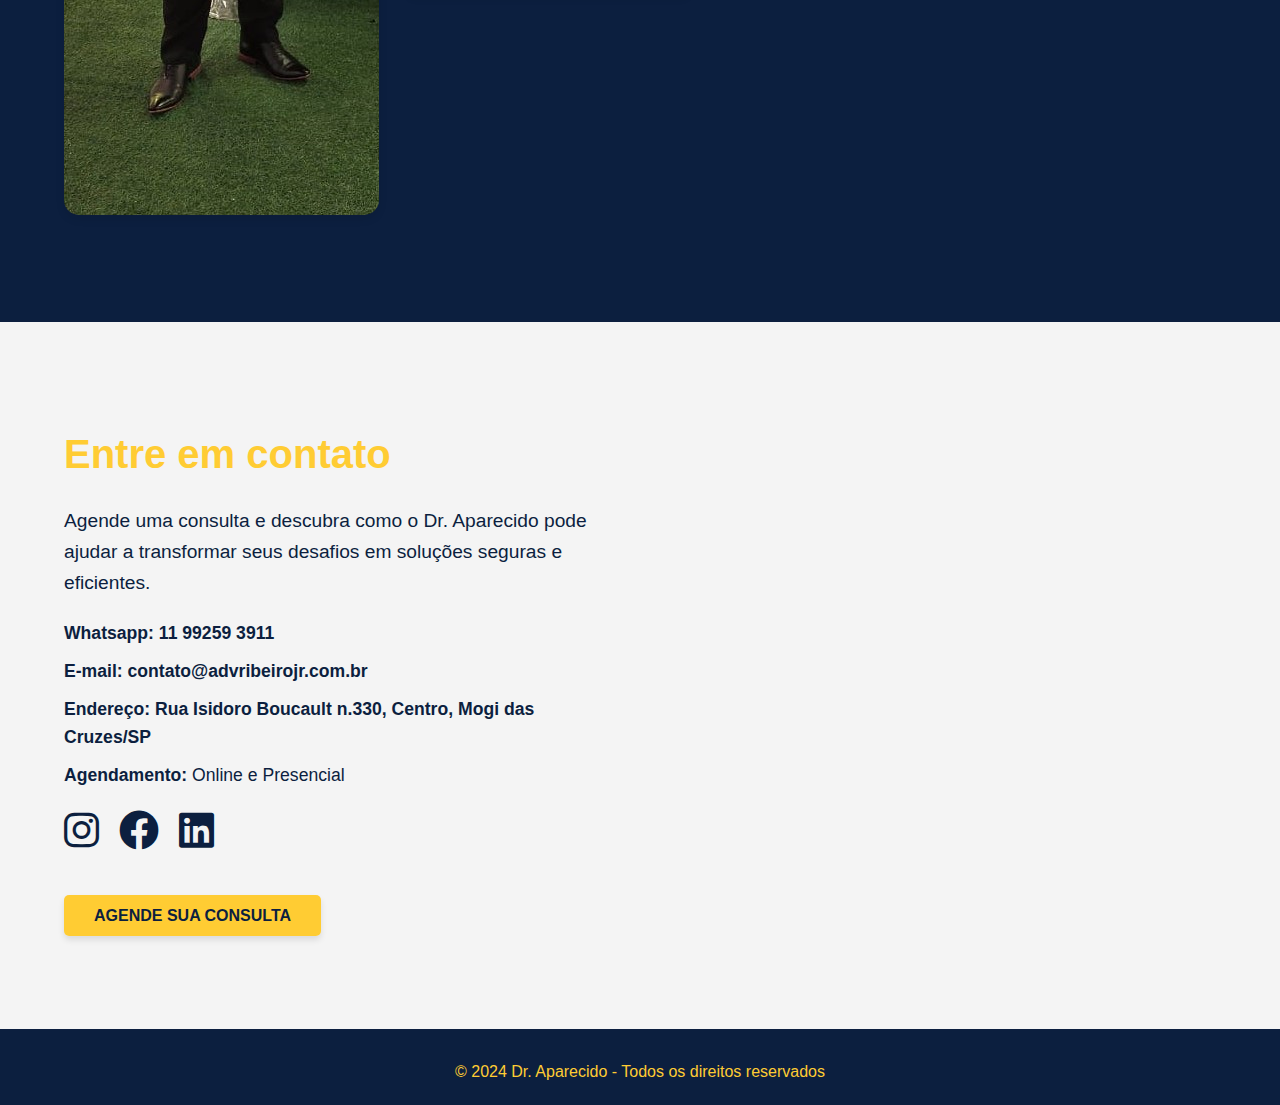
==== commit 0299213e: "contatos" ====
--- a/index.html
+++ b/index.html
@@ -84,7 +84,7 @@
     <section class="about-section">
         <div class="container about-container">
             <div class="about-image">
-                <img src="img/ilcao-3.jpg" alt="Foto do Dr. Aparecido">
+                <img src="img/drfoto.jpg" alt="Foto do Dr. Aparecido">
             </div>
             <div class="about-content">
                 <h2>Sobre o Dr. Aparecido</h2>
@@ -101,7 +101,7 @@
                 <p>Agende uma consulta e descubra como o Dr. Aparecido pode ajudar a transformar seus desafios em soluções seguras e eficientes.</p>
                 <ul>
                     <li><strong>Whatsapp:</strong> <a href="https://wa.me/5511992593911" target="_blank">11 99259 3911</a></li>
-                    <li><strong>E-mail:</strong> <a href="mailto:contato@escritoriojuridico.com">contato@escritoriojuridico.com</a></li>
+                    <li><strong>E-mail:</strong> <a href="mailto:contato@advribeirojr.com.br" target="_blank">contato@advribeirojr.com.br</a></li>
                     <li><strong>Endereço:</strong> <a href="https://www.google.com/maps/place/R.+Isidoro+Boucalt,+330+-+Vila+Bras+Cubas,+Mogi+das+Cruzes+-+SP,+08740-250,+Brasil/@-23.539288,-46.220614,16z/data=!4m6!3m5!1s0x94ce77c2fcec95e9:0xfe70af30a29e8684!8m2!3d-23.5392878!4d-46.220614!16s%2Fg%2F11gfhh6ngh?hl=pt-BR&entry=ttu&g_ep=EgoyMDI0MTAxNi4wIKXMDSoASAFQAw%3D%3D" target="_blank">Rua Isidoro Boucault n.330, Centro, Mogi das Cruzes/SP</a></li>
                     <li><strong>Agendamento:</strong> Online e Presencial</li>
                     <ul class="redes">
--- a/styles.css
+++ b/styles.css
@@ -25,7 +25,7 @@
 }
 
 .logo {
-    width: 260px;
+    width: 220px;
 }
 
 .static-image-section {
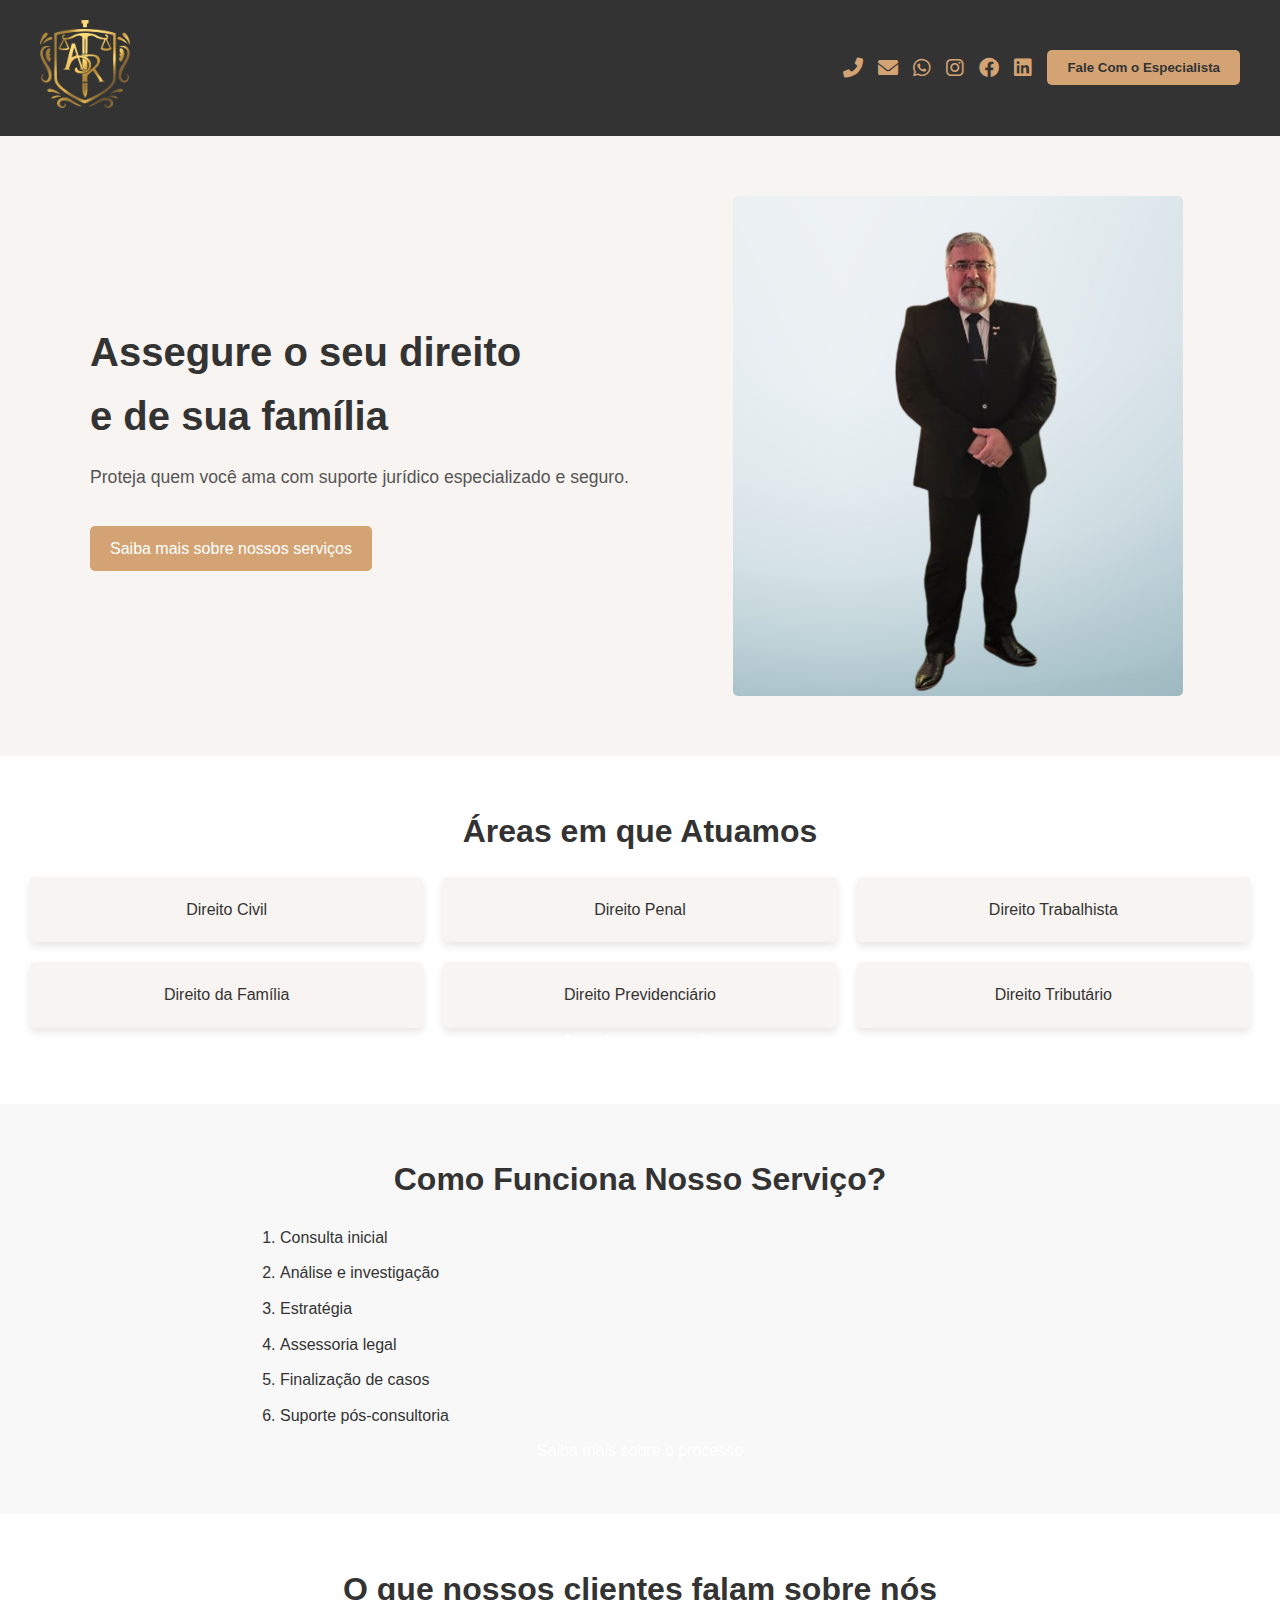
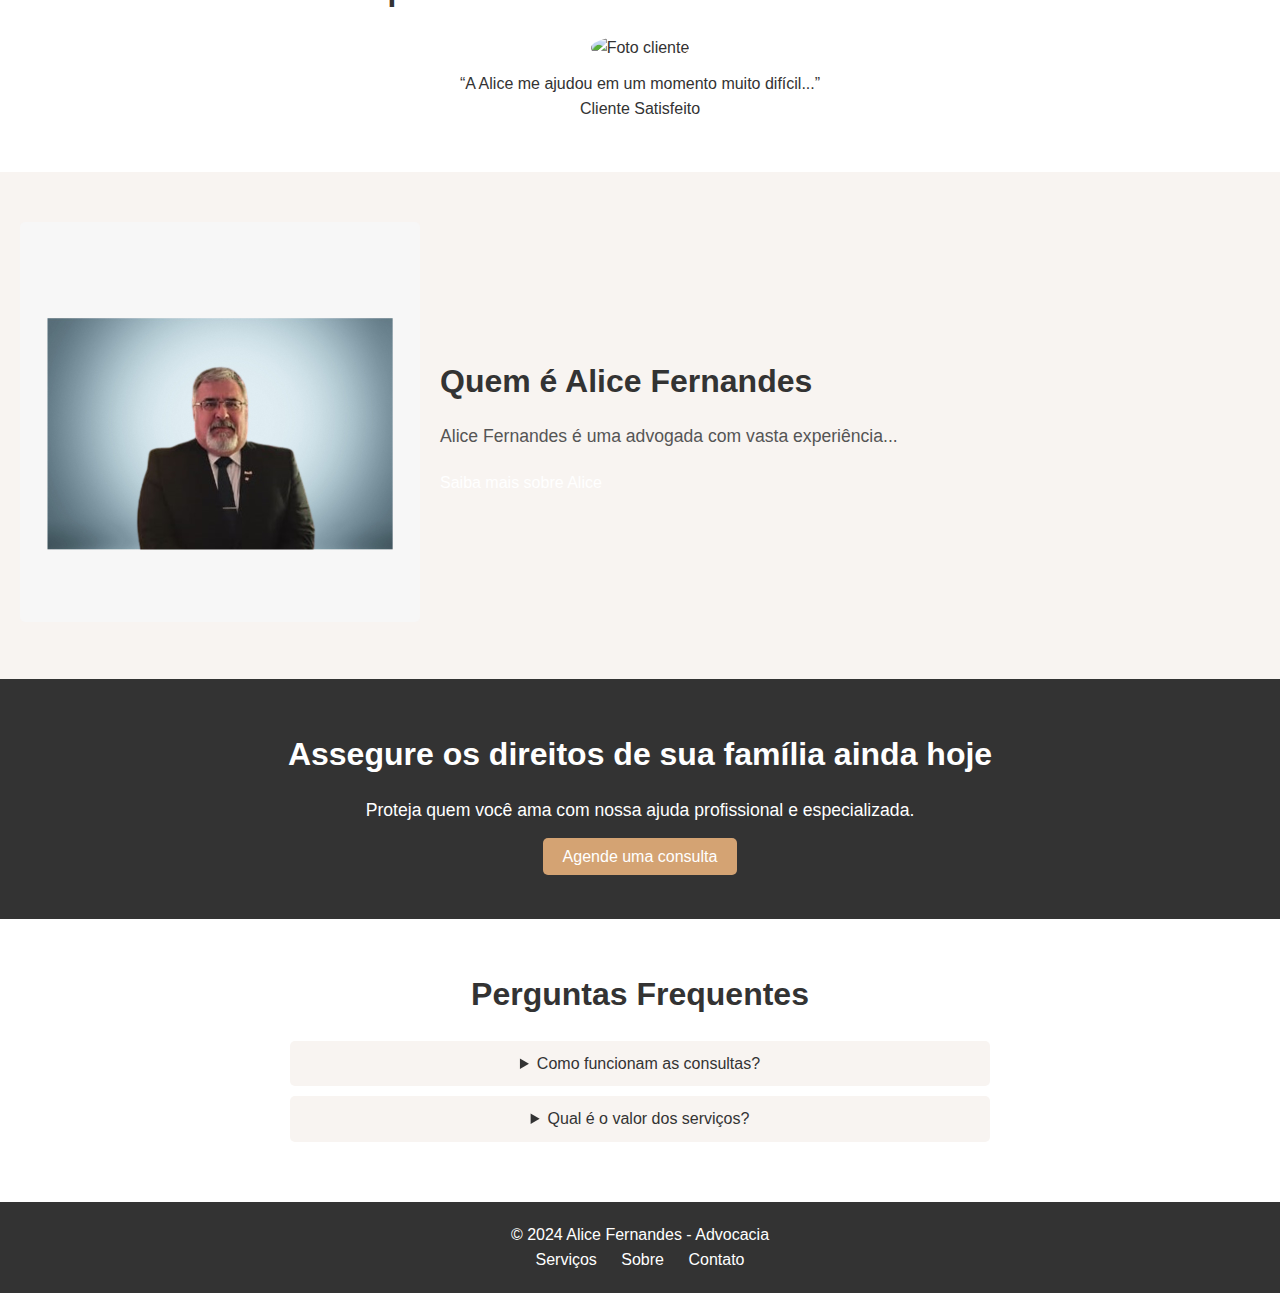
==== commit 5a8e9ce1: "inovações" ====
--- a/index.html
+++ b/index.html
@@ -3,144 +3,121 @@
 <head>
     <meta charset="UTF-8">
     <meta name="viewport" content="width=device-width, initial-scale=1.0">
-    <meta http-equiv="X-UA-Compatible" content="IE=edge">
-    <link rel="shortcut icon" href="img/logo2.png">
+    <title>Alice Fernandes - Advocacia</title>
+    <link rel="stylesheet" href="styles.css">
     <link rel="stylesheet" href="https://cdnjs.cloudflare.com/ajax/libs/font-awesome/6.0.0-beta3/css/all.min.css">
-    <link rel="stylesheet" href="styles.css">
-    <title>Dr. Aparecido Advocacia</title>
 </head>
 <body>
+
     <header class="header">
-        <div class="logo-container">
-            <img src="img/logo-transparente.png" alt="Logo Dr. Aparecido" class="logo">
+        <div class="logo">
+            <img src="img/logo-dourado.png" alt="Logo da empresa">
+        </div>
+        <div class="contact-info">
+            <a href="tel:+5511992593911" title="Telefone" target="_blank"><i class="fas fa-phone-alt"></i></a>
+            <a href="mailto:contato@advribeirojr.com.br" target="_blank" title="Email"><i class="fas fa-envelope"></i></a>
+            <a href="https://wa.me/5511992593911" target="_blank" title="WhatsApp"><i class="fab fa-whatsapp"></i></a>
+            <a href="https://www.instagram.com/aparecido.ribeiro.advogado/" target="_blank" title="Instagram"><i class="fab fa-instagram"></i></a>
+            <a href="https://www.facebook.com/profile.php?id=61565249197770" target="_blank" title="Facebook"><i class="fab fa-facebook"></i></a>
+            <a href="https://www.linkedin.com/in/aparecido-bernardo-ribeiro-junior-0556761ba/" target="_blank" title="LinkedIn"><i class="fab fa-linkedin"></i></a>
+            <button class="btn-contact">Fale Com o Especialista</button>
         </div>
     </header>
-
-    <section class="static-image-section">
-        <div class="static-image-overlay">
-            <h2>Dr. Aparecido Bernardo Ribeiro Junior</h2>
-            <p>Especialista em Direito de Família, Sucessões, Imobiliário e Administrativo</p>
-            <a href="https://wa.me/5511992593911" class="cta-button" target="_blank">Fale com especialista</a>
-        </div>
-    </section>
-
-    <section class="services-section">
-        <div class="container">
-            <h2>Nossos Serviços</h2>
-            <div class="services-grid">
-                <div class="service-item">
-                    <i class="fas fa-users fa-3x" style="color: #ffcc33;"></i>
-                    <h3>Família e Sucessões</h3>
-                    <ul>
-                        <li>Soluções jurídicas em herança e partilha de bens.</li>
-                        <li>Proteção do patrimônio familiar.</li>
-                        <li>Conflitos sucessórios resolvidos com ética e sensibilidade.</li>
-                        <li>Divórcios e dissolução de união estável.</li>
-                        <li>Contrato de namoro e pré-nupcial.</li>
-                        <li>Guardas e alimentos.</li>
-                    </ul>
-                </div>
-
-                <div class="service-item">
-                    <i class="fas fa-house fa-3x" style="color: #ffcc33;"></i>
-                    <h3>Imobiliário</h3>
-                    <ul>
-                        <li>Ações possessórias e usucapião.</li>
-                        <li>Consultoria para compra, venda e regularização de imóveis.</li>
-                        <li>Proteção jurídica em transações imobiliárias.</li>
-                        <li>Interligação com o Direito de Sucessões para garantir segurança patrimonial.</li>
-                        <li>Direito de vizinhança.</li>
-                    </ul>
-                </div>
-
-                <div class="service-item">
-                    <i class="fas fa-folder fa-3x" style="color: #ffcc33;"></i>
-                    <h3>Administrativo, Licitações e Contratos</h3>
-                    <ul>
-                        <li>Assessoria em contratos com órgãos públicos.</li>
-                        <li>Participação em licitações governamentais.</li>
-                        <li>Soluções eficazes em contencioso administrativo.</li>
-                        <li>Acompanhamento de processo administrativo disciplinar.</li>
-                    </ul>
-                </div>
-
-                <div class="service-item">
-                    <i class="fas fa-balance-scale fa-3x" style="color: #ffcc33;"></i>
-                    <h3>Relação entre Direito Imobiliário, Sucessões e Previdenciário</h3>
-                    <ul>
-                        <li>Partilha de bens imóveis e herança.</li>
-                        <li>Planejamento sucessório eficiente.</li>
-                        <li>Interseção com questões previdenciárias (aposentadoria e pensão por morte).</li>
-                    </ul>
-                </div>
-            </div>
-            
-            <div class="cta-container">
-                <a href="https://wa.me/5511992593911" class="cta-button" target="_blank">Fale com especialista</a>
-            </div>
-        </div>
-    </section>
-
-    <section class="about-section">
-        <div class="container about-container">
-            <div class="about-image">
-                <img src="img/drfoto.jpg" alt="Foto do Dr. Aparecido">
-            </div>
-            <div class="about-content">
-                <h2>Sobre o Dr. Aparecido</h2>
-                <p>Com uma sólida experiência em Direito de Família, Sucessões, Imobiliário e Administrativo, o Dr. Aparecido tem ajudado inúmeras famílias e empresas a resolverem conflitos e protegerem seus interesses de forma eficaz. Seu compromisso com a excelência e a ética profissional garante que cada cliente receba um atendimento personalizado e soluções jurídicas que fazem a diferença.</p>
-                <a href="https://wa.me/5511992593911" class="cta-button" target="_blank">Fale com o especialista</a>
-            </div>
-        </div>
-    </section>
-
-    <section class="consultation-section">
-        <div class="container consultation-container">
-            <div class="consultation-info">
-                <h2>Entre em contato</h2>
-                <p>Agende uma consulta e descubra como o Dr. Aparecido pode ajudar a transformar seus desafios em soluções seguras e eficientes.</p>
-                <ul>
-                    <li><strong>Whatsapp:</strong> <a href="https://wa.me/5511992593911" target="_blank">11 99259 3911</a></li>
-                    <li><strong>E-mail:</strong> <a href="mailto:contato@advribeirojr.com.br" target="_blank">contato@advribeirojr.com.br</a></li>
-                    <li><strong>Endereço:</strong> <a href="https://www.google.com/maps/place/R.+Isidoro+Boucalt,+330+-+Vila+Bras+Cubas,+Mogi+das+Cruzes+-+SP,+08740-250,+Brasil/@-23.539288,-46.220614,16z/data=!4m6!3m5!1s0x94ce77c2fcec95e9:0xfe70af30a29e8684!8m2!3d-23.5392878!4d-46.220614!16s%2Fg%2F11gfhh6ngh?hl=pt-BR&entry=ttu&g_ep=EgoyMDI0MTAxNi4wIKXMDSoASAFQAw%3D%3D" target="_blank">Rua Isidoro Boucault n.330, Centro, Mogi das Cruzes/SP</a></li>
-                    <li><strong>Agendamento:</strong> Online e Presencial</li>
-                    <ul class="redes">
-                        <li><a href="https://www.instagram.com/aparecido.ribeiro.advogado/" target="_blank" rel="noopener noreferrer"><i class="fa-brands fa-instagram"></i></a></li>
-                        <li><a href="https://www.facebook.com/profile.php?id=61565249197770" target="_blank" rel="noopener noreferrer"><i class="fa-brands fa-facebook"></i></a></li>
-                        <li><a href="https://www.linkedin.com/in/aparecido-bernardo-ribeiro-junior-0556761ba/" target="_blank" rel="noopener noreferrer"><i class="fa-brands fa-linkedin"></i></a></li>
-                    </ul>
-                </ul>
-                <a href="https://wa.me/5511992593911" class="cta-button" target="_blank">Agende sua consulta</a>
-            </div>
-
-            <div class="consultation-map">
-                <iframe 
-                    src="https://www.google.com/maps?q=Rua%20Isidoro%20Boucault%2C%20330%2C%20Mogi%20das%20Cruzes%2C%20SP&output=embed" 
-                    width="100%" 
-                    height="300" 
-                    style="border:0;" 
-                    allowfullscreen="" 
-                    loading="lazy">
-                </iframe>
-            </div>
-        </div>
-    </section>
+    
 
 
+<!-- Hero Section -->
+<section class="hero">
+    <div class="hero-content">
+        <h1>Assegure o seu direito <br> e de sua família</h1>
+        <p>Proteja quem você ama com suporte jurídico especializado e seguro.</p>
+        <a href="#servicos" class="btn">Saiba mais sobre nossos serviços</a>
+    </div>
+    <div class="hero-image">
+        <img src="img/dr-inteiro2.jpg" alt="Advogada Alice Fernandes">
+    </div>
+</section>
 
-    <footer class="fot">
-        <p>&copy; 2024 Dr. Aparecido - Todos os direitos reservados</p>
-    </footer>
+<!-- Services Section -->
+<section id="servicos" class="services">
+    <h2>Áreas em que Atuamos</h2>
+    <div class="services-container">
+        <div class="service-card">Direito Civil</div>
+        <div class="service-card">Direito Penal</div>
+        <div class="service-card">Direito Trabalhista</div>
+        <div class="service-card">Direito da Família</div>
+        <div class="service-card">Direito Previdenciário</div>
+        <div class="service-card">Direito Tributário</div>
+    </div>
+    <a href="#contato" class="btn">Agende uma consulta</a>
+</section>
 
-    <a href="#" class="back-to-top" id="backToTop">
-        &#8679;
-    </a>
+<!-- How It Works Section -->
+<section class="how-it-works">
+    <h2>Como Funciona Nosso Serviço?</h2>
+    <ol>
+        <li>Consulta inicial</li>
+        <li>Análise e investigação</li>
+        <li>Estratégia</li>
+        <li>Assessoria legal</li>
+        <li>Finalização de casos</li>
+        <li>Suporte pós-consultoria</li>
+    </ol>
+    <a href="#contato" class="btn">Saiba mais sobre o processo</a>
+</section>
 
-    <a href="https://wa.me/5511992593911" class="whatsapp-button" target="_blank">
-        <img src="img/WhatsApp.svg.png" alt="WhatsApp">
-        <span class="whatsapp-message">Precisa de ajuda?</span>
-    </a>
+<!-- Testimonials Section -->
+<section class="testimonials">
+    <h2>O que nossos clientes falam sobre nós</h2>
+    <div class="testimonial">
+        <img src="img/cliente1.jpg" alt="Foto cliente">
+        <p>“A Alice me ajudou em um momento muito difícil...”</p>
+        <span>Cliente Satisfeito</span>
+    </div>
+    <!-- Adicione mais depoimentos conforme necessário -->
+</section>
 
-    <script src="script.js"></script>
+<!-- About Section -->
+<section id="sobre" class="about">
+    <div class="about-image">
+        <img src="img/dr-metade.jpg" alt="Advogada Alice Fernandes">
+    </div>
+    <div class="about-content">
+        <h2>Quem é Alice Fernandes</h2>
+        <p>Alice Fernandes é uma advogada com vasta experiência...</p>
+        <a href="#contato" class="btn">Saiba mais sobre Alice</a>
+    </div>
+</section>
+
+<!-- CTA Section -->
+<section class="cta">
+    <h2>Assegure os direitos de sua família ainda hoje</h2>
+    <p>Proteja quem você ama com nossa ajuda profissional e especializada.</p>
+    <a href="#contato" class="btn">Agende uma consulta</a>
+</section>
+
+<!-- FAQ Section -->
+<section class="faq">
+    <h2>Perguntas Frequentes</h2>
+    <details>
+        <summary>Como funcionam as consultas?</summary>
+        <p>As consultas são feitas...</p>
+    </details>
+    <details>
+        <summary>Qual é o valor dos serviços?</summary>
+        <p>O valor depende...</p>
+    </details>
+</section>
+
+<!-- Footer -->
+<footer class="footer">
+    <p>&copy; 2024 Alice Fernandes - Advocacia</p>
+    <nav>
+        <a href="#servicos">Serviços</a>
+        <a href="#sobre">Sobre</a>
+        <a href="#contato">Contato</a>
+    </nav>
+</footer>
+
 </body>
 </html>
--- a/styles.css
+++ b/styles.css
@@ -2,464 +2,285 @@
     margin: 0;
     padding: 0;
     box-sizing: border-box;
+    font-family: Arial, sans-serif;
 }
 
 body {
-    font-family: 'Arial', sans-serif;
-    background-color: #0c1f3f;
-    color: #ffffff;
     line-height: 1.6;
-}
-
-.container {
-    width: 90%;
-    max-width: 1200px;
-    margin: 0 auto;
-    padding: 40px 0;
-}
-
+    color: #333;
+}
+
+a {
+    color: #fff;
+    text-decoration: none;
+}
+
+/* Header styling */
 .header {
-    background-color: #0c1f3f;
-    padding: 20px 0;
-    text-align: center;
-}
-
-.logo {
-    width: 220px;
-}
-
-.static-image-section {
-    background: url('img/Balanca_Justica.jpg') no-repeat center center/cover;
-    height: 70vh;
-    background-attachment: fixed;
-}
-
-.static-image-overlay {
-    background-color: rgba(0, 0, 51, 0.514);
-    height: 100%;
-    display: flex;
+    display: flex;
+    justify-content: space-between;
+    align-items: center;
+    padding: 20px 40px;
+    background-color: #333;
+    color: #fff;
+}
+
+.header .logo img {
+    width: 90px;
+}
+
+.header .contact-info {
+    display: flex;
+    align-items: center;
+    gap: 15px;
+}
+
+.header .contact-info a {
+    color: #d4a373;
+    font-size: 20px;
+    transition: color 0.3s ease;
+    text-decoration: none;
+}
+
+.header .contact-info a:hover {
+    color: #fff;
+}
+
+.header .btn-contact {
+    padding: 10px 20px;
+    background-color: #d4a373;
+    color: #333;
+    border: none;
+    border-radius: 5px;
+    font-weight: bold;
+    cursor: pointer;
+    transition: background-color 0.3s ease;
+}
+
+.header .btn-contact:hover {
+    background-color: #fff;
+    color: #333;
+}
+
+
+
+/* Hero Section Styling */
+.hero {
+    display: flex;
+    align-items: center;
+    justify-content: space-between;
+    padding: 60px 40px; /* Espaçamento maior nas bordas */
+    background-color: #f8f4f1;
+    gap: 20px;
+    flex-wrap: wrap; /* Ajusta para dispositivos menores */
+}
+
+.hero-content {
+    flex: 1;
+    max-width: 600px; /* Limita a largura do texto */
+    text-align: left; /* Alinha o texto à esquerda */
+    margin-left: 50px;
+}
+
+.hero-content h1 {
+    font-size: 2.5rem;
+    color: #333;
+}
+
+.hero-content p {
+    font-size: 1.1rem;
+    margin: 15px 0;
+    color: #555;
+    line-height: 1.6; /* Aumenta o espaçamento entre linhas para melhor leitura */
+}
+
+.hero .btn {
+    padding: 10px 20px;
+    background-color: #d4a373;
+    border-radius: 5px;
+    color: #fff;
+    display: inline-block;
+    margin-top: 20px;
+    text-decoration: none; /* Remove o sublinhado do botão */
+}
+
+.hero-image {
+    flex: 1;
+    display: flex;
+    justify-content: center; /* Centraliza a imagem verticalmente */
+}
+
+.hero-image img {
+    max-width: 100%;
+    height: auto;
+    border-radius: 5px;
+    max-width: 450px; /* Controla o tamanho máximo da imagem */
+}
+
+
+.services {
+    padding: 50px 20px;
+    text-align: center;
+    background-color: #fff;
+}
+
+.services h2 {
+    font-size: 2rem;
+    color: #333;
+    margin-bottom: 20px;
+}
+
+.services-container {
+    display: flex;
+    flex-wrap: wrap;
     justify-content: center;
-    align-items: center;
-    flex-direction: column;
-    text-align: center;
-    color: white;
-    padding: 0 20px;
-}
-.static-image-overlay h2 {
-    font-size: 2.5rem;
-    color: #ffcc33;
+    gap: 20px;
+}
+
+.service-card {
+    background: #f8f4f1;
+    padding: 20px;
+    width: calc(33.333% - 20px);
+    border-radius: 5px;
+    box-shadow: 0 4px 8px rgba(0, 0, 0, 0.1);
+}
+
+.how-it-works {
+    padding: 50px 20px;
+    text-align: center;
+    background-color: #f8f8f8;
+}
+
+.how-it-works h2 {
+    font-size: 2rem;
+    margin-bottom: 20px;
+}
+
+.how-it-works ol {
+    max-width: 800px;
+    margin: auto;
+    list-style-type: decimal;
+    text-align: left;
+    padding-left: 40px;
+}
+
+.how-it-works li {
+    font-size: 1rem;
+    margin: 10px 0;
+}
+
+.testimonials {
+    padding: 50px 20px;
+    text-align: center;
+    background-color: #fff;
+}
+
+.testimonials h2 {
+    font-size: 2rem;
+    color: #333;
+    margin-bottom: 20px;
+}
+
+.testimonial {
+    max-width: 700px;
+    margin: auto;
+    text-align: center;
+}
+
+.testimonial img {
+    width: 80px;
+    height: 80px;
+    border-radius: 50%;
     margin-bottom: 10px;
 }
 
-.static-image-overlay p {
-    font-size: 1.2rem;
-    margin-bottom: 30px;
-}
-
-.back-to-top {
-    position: fixed;
-    bottom: 90px;
-    right: 20px;
-    display: none;
-    width: 50px;
-    height: 50px;
-    background-color: #ffcc33;
-    color: #0c1f3f;
-    text-align: center;
-    line-height: 50px;
-    font-size: 24px;
-    border-radius: 50%;
-    box-shadow: 0 4px 6px rgba(0, 0, 0, 0.2);
-    transition: all 0.3s ease;
-    z-index: 1000;
-    text-decoration: none;
-}
-
-.back-to-top:hover {
-    background-color: #ffb200;
-    transform: scale(1.1);
-}
-
-#backToTop.show {
-    display: block;
-}
-
-.cta-container {
-    margin-top: 40px;
-}
-
-.cta-button {
-    margin-top: 20px;
-    background-color: #ffcc33;
-    color: #0c1f3f;
-    padding: 12px 30px;
-    font-size: 1rem;
-    font-weight: bold;
-    text-transform: uppercase;
-    text-decoration: none;
-    border-radius: 5px;
-    transition: all 0.3s ease;
-    box-shadow: 0 4px 6px rgba(0, 0, 0, 0.1);
-    position: relative;
-    z-index: 1;
-}
-.cta-button::before {
-    content: '';
-    position: absolute;
-    top: 0;
-    left: 0;
-    right: 0;
-    bottom: 0;
-    background: rgba(255, 204, 51, 0.5);
-    z-index: -1;
-    border-radius: 5px;
-    opacity: 0;
-    transition: opacity 0.4s ease;
-}
-
-.cta-button:hover::before {
-    opacity: 1;
-}
-
-.cta-button:hover {
-    background-color: #ffb200;
-    transform: scale(1.05);
-    box-shadow: 0 8px 15px rgba(0, 0, 0, 0.2);
-}
-
-.services-section {
-    padding: 50px 0;
-    background-color: #f4f4f4;
-    text-align: center;
-}
-
-.services-section h2 {
-    font-size: 2.5rem;
-    color: #000033;
-    margin-bottom: 40px;
-    font-weight: bold;
-    text-transform: uppercase;
-}
-
-.services-grid {
-    display: grid;
-    grid-template-columns: repeat(auto-fit, minmax(300px));
-    gap: 20px;
-    justify-content: center;
-}
-
-.service-item {
-    position: relative;
-    background-color: #0c1f3f;
-    border-radius: 15px;
-    padding: 30px;
-    box-shadow: 0 6px 15px rgba(0, 0, 0, 0.1);
-    transition: all 0.4s ease;
-    text-align: left;
-    overflow: hidden;
-}
-
-
-
-.service-item * {
-    position: relative;
-    z-index: 1;
-}
-
-
-
-
-.service-item i{
-    display: flex;
-    justify-content: center;
-}
-
-.service-item h3 {
-    display: flex;
-    justify-content: center;
-    font-size: 1.8rem;
-    color: #ffcc33;
-    margin-bottom: 20px;
-}
-
-
-.service-item ul {
-    list-style-type: disc; 
-    padding-left: 0; 
-    margin: 0 auto; 
-    display: table;
-}
-
-.service-item ul li {
-    margin-bottom: 10px;
-    font-size: 1.1rem;
-    color: white;
-    line-height: 1.5; 
-    text-align: left; 
-}
-
-
-.service-item ul li::marker {
-    color: #ffcc33; 
-}
-
-.service-item:hover {
-    box-shadow: 0 12px 30px rgba(0, 0, 0, 0.2);
-    transform: translateY(-5px);
-}
-
-
-
-.service-item::before {
-    content: '';
-    position: absolute;
-    top: 50%; 
-    left: 50%; 
-    transform: translate(-50%, -50%);
-    background: url('img/logo2.png') no-repeat center center;
-    background-size: 70%; 
-    opacity: 0.4; 
-    width: 60%;
-    height: 100%;
-    z-index: 0; 
-}
-.about-section {
-    padding: 60px 0;
-    background-color: #0c1f3f;
-}
-
-.about-container {
-    display: flex;
-    justify-content: space-between;
-    align-items: center;
-    gap: 30px;
+.about {
+    display: flex;
+    flex-wrap: wrap;
+    align-items: center;
+    padding: 50px 20px;
+    background-color: #f8f4f1;
 }
 
 .about-image img {
     width: 100%;
     max-width: 400px;
-    border-radius: 15px;
-    box-shadow: 0 4px 8px rgba(0, 0, 0, 0.1);
+    border-radius: 5px;
 }
 
 .about-content {
-    flex: 1;
-    color: #ffffff;
-    text-align: left;
+    max-width: 500px;
+    padding: 20px;
 }
 
 .about-content h2 {
-    font-size: 2.5rem;
-    color: #ffcc33;
-    margin-bottom: 20px;
+    font-size: 2rem;
+    margin-bottom: 15px;
 }
 
 .about-content p {
-    font-size: 1.2rem;
-    margin-bottom: 30px;
-    line-height: 1.8;
-    text-align: justify;
-    color: #ffffff;
-}
-
-.about-content .cta-button {
-    background-color: #ffcc33;
-    color: #0c1f3f;
-    padding: 12px 30px;
-    font-size: 1rem;
-    font-weight: bold;
-    text-transform: uppercase;
-    text-decoration: none;
-    border-radius: 5px;
-    transition: all 0.3s ease;
-    box-shadow: 0 4px 6px rgba(0, 0, 0, 0.1);
-}
-
-.about-content .cta-button:hover {
-    background-color: #ffb200;
-    transform: scale(1.05);
-    box-shadow: 0 8px 15px rgba(0, 0, 0, 0.2);
-}
-
-.redes{
-    display: flex;
-}
-
-.redes li a{
-    font-size: 2.5rem;
-    margin-right: 20px;
-}
-
-.consultation-section {
-    padding: 60px 0;
-    background-color: #f4f4f4;
-}
-
-.consultation-container {
-    display: flex;
-    justify-content: space-between;
-    align-items: flex-start;
-    gap: 30px;
-}
-
-.consultation-info {
-    flex: 1;
-    color: #0c1f3f;
-}
-
-.consultation-info h2 {
-    font-size: 2.5rem;
-    color: #ffcc33;
-    margin-bottom: 20px;
-}
-
-.consultation-info p {
-    font-size: 1.2rem;
-    margin-bottom: 20px;
-}
-
-.consultation-info ul {
-    list-style: none;
-    padding: 0;
-    margin-bottom: 30px;
-}
-
-.consultation-info ul li {
     font-size: 1.1rem;
+    margin-bottom: 20px;
+    color: #555;
+}
+
+.cta {
+    text-align: center;
+    padding: 50px 20px;
+    background-color: #333;
+    color: #fff;
+}
+
+.cta h2 {
+    font-size: 2rem;
+    margin-bottom: 15px;
+}
+
+.cta p {
+    font-size: 1.1rem;
+    margin-bottom: 20px;
+}
+
+.cta .btn {
+    padding: 10px 20px;
+    background-color: #d4a373;
+    border-radius: 5px;
+}
+
+.faq {
+    padding: 50px 20px;
+    background-color: #fff;
+    text-align: center;
+}
+
+.faq h2 {
+    font-size: 2rem;
+    color: #333;
+    margin-bottom: 20px;
+}
+
+.faq details {
+    max-width: 700px;
+    margin: auto;
+    background: #f8f4f1;
+    padding: 10px;
     margin-bottom: 10px;
-}
-
-.consultation-info ul a {
-    color: #0c1f3f;
-    text-decoration: none;
-    font-weight: bold;
-    transition: color 0.3s ease, transform 0.3s ease;
-}
-
-.consultation-info ul a:hover {
-    color: #ffcc33;
-    transform: translateX(5px);
-}
-
-.consultation-info .cta-button {
-    background-color: #ffcc33;
-    color: #0c1f3f;
-    padding: 12px 30px;
-    font-size: 1rem;
-    font-weight: bold;
-    text-transform: uppercase;
-    text-decoration: none;
-    border-radius: 5px;
-    transition: all 0.3s ease;
-    box-shadow: 0 4px 6px rgba(0, 0, 0, 0.1);
-}
-
-.consultation-info .cta-button:hover {
-    background-color: #ffb200;
-    transform: scale(1.05);
-    box-shadow: 0 8px 15px rgba(0, 0, 0, 0.2);
-}
-
-.consultation-map {
-    flex: 1;
-}
-
-.fot {
-    background-color: #0c1f3f;
+    border-radius: 5px;
+}
+
+.footer {
+    background-color: #333;
+    color: #fff;
+    text-align: center;
     padding: 20px;
-    text-align: center;
-    color: #ffcc33;
-    position: relative; 
-    width: 100%;
-    bottom: 0;
-    margin-top: 10px; 
-}
-
-main {
-    flex-grow: 1; 
-}
-.whatsapp-button {
-    position: fixed;
-    bottom: 20px;
-    right: 20px;
-    width: 60px;
-    height: 60px;
-    background-color: #25d366;
-    border-radius: 50%;
-    box-shadow: 0 4px 8px rgba(0, 0, 0, 0.2);
-    display: flex;
-    justify-content: center;
-    align-items: center;
-    transition: all 0.3s ease;
-    z-index: 1000;
-}
-
-.whatsapp-button img {
-    width: 35px;
-    height: 35px;
-}
-
-.whatsapp-message {
-    display: none;
-    background-color: #ffffff;
-    color: #000033;
-    padding: 10px 15px;
-    border-radius: 10px;
-    box-shadow: 0 4px 8px rgba(0, 0, 0, 0.2);
-    position: absolute;
-    right: 70px;
-    white-space: nowrap;
-    font-size: 1rem;
-}
-
-.whatsapp-button:hover .whatsapp-message {
-    display: block;
-}
-
-.whatsapp-button:hover {
-    transform: scale(1.1);
-    box-shadow: 0 8px 15px rgba(0, 0, 0, 0.3);
-}
-
-@media (max-width: 768px) {
-    .services-grid {
-        grid-template-columns: 1fr;
-    }
-
-    .service-item::before{
-        width: 100%;
-        height: 100%;
-    }
-
-
-    .cta-button {
-        padding: 10px 25px;
-        font-size: 0.9rem;
-    }
-
-    .static-image-overlay h2 {
-        font-size: 2rem;
-    }
-
-    .about-container, .consultation-container {
-        flex-direction: column;
-    }
-
-    .about-content h2{
-        font-size: 1.8rem;
-    }
-
-    .consultation-map {
-        margin-top: 30px;
-        width: 100%; 
-    }
-
-    .consultation-info {
-        margin-bottom: 30px;  
-    }
-
-    .consultation-map iframe {
-        width: 100%; 
-        height: 250px; 
-    }
-}
+}
+
+.footer nav a {
+    color: #fff;
+    margin: 0 10px;
+}
+
+.footer nav a:hover {
+    text-decoration: underline;
+}
+
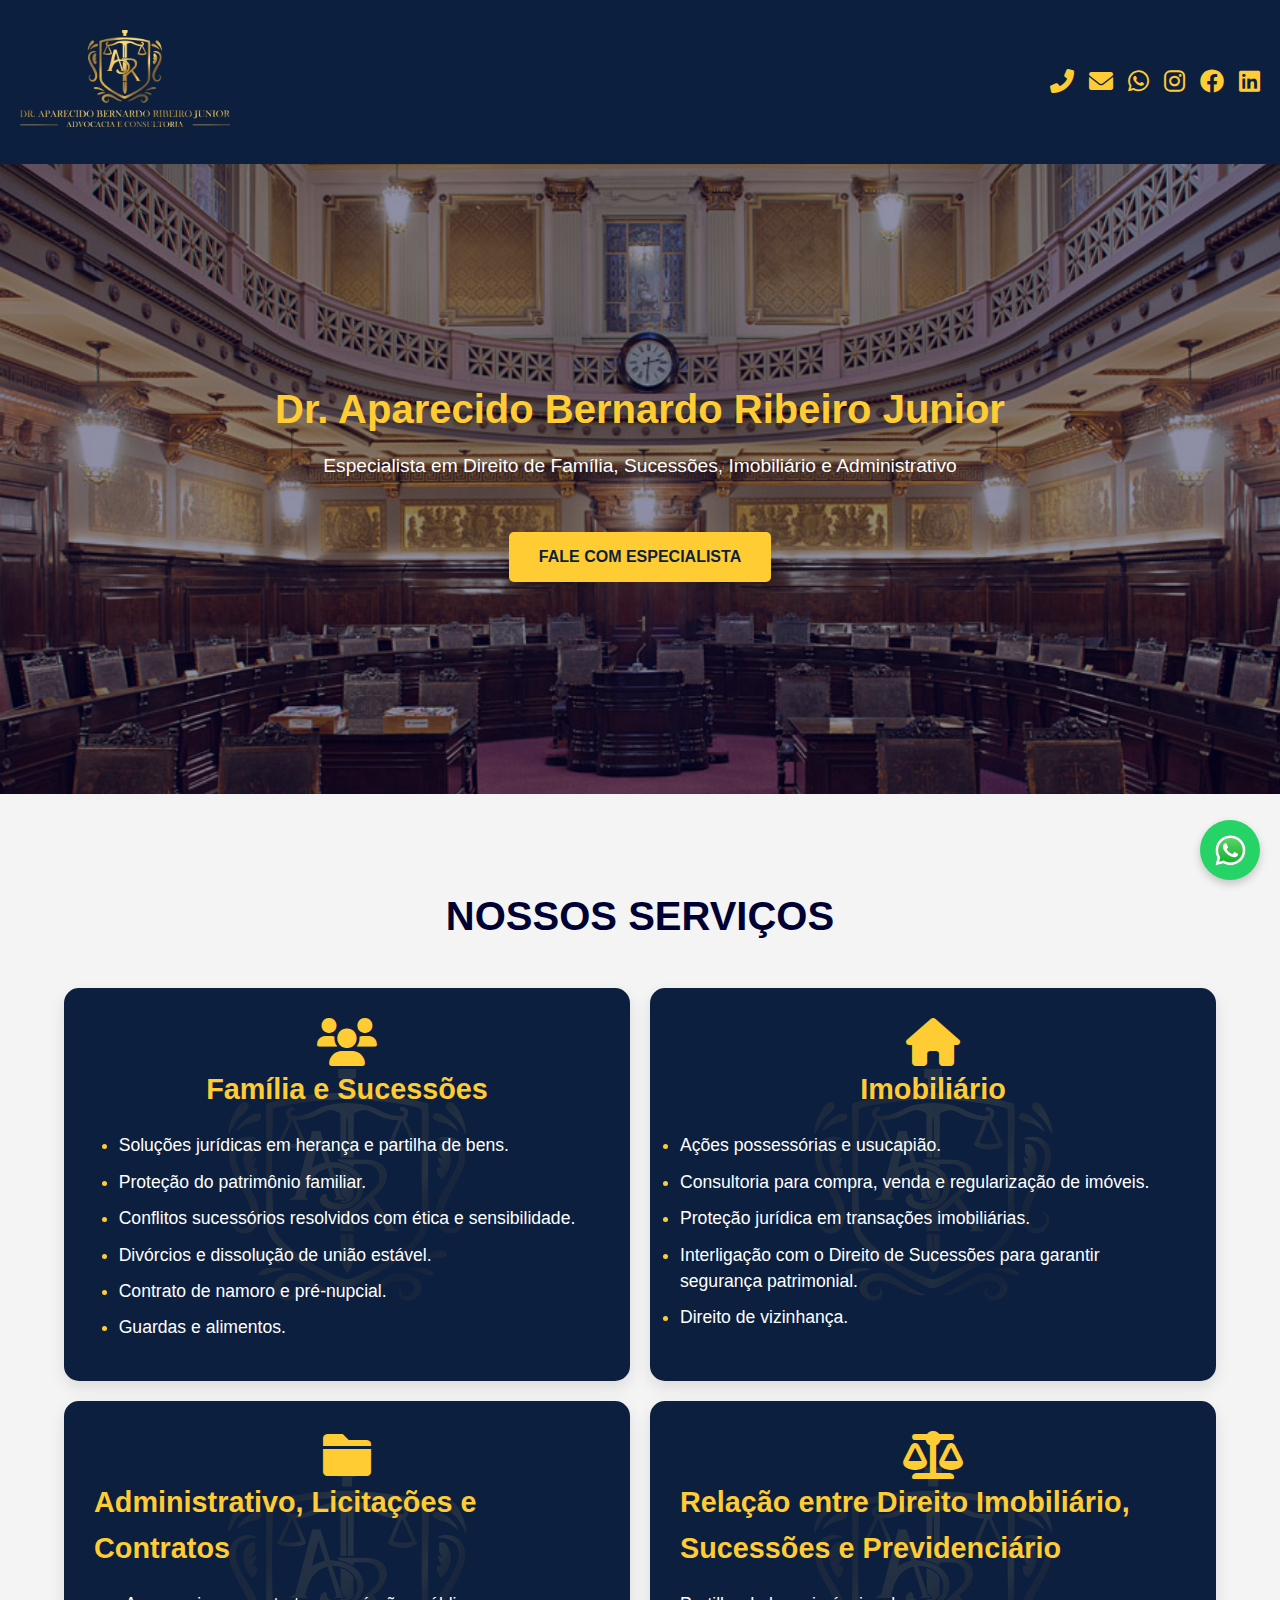
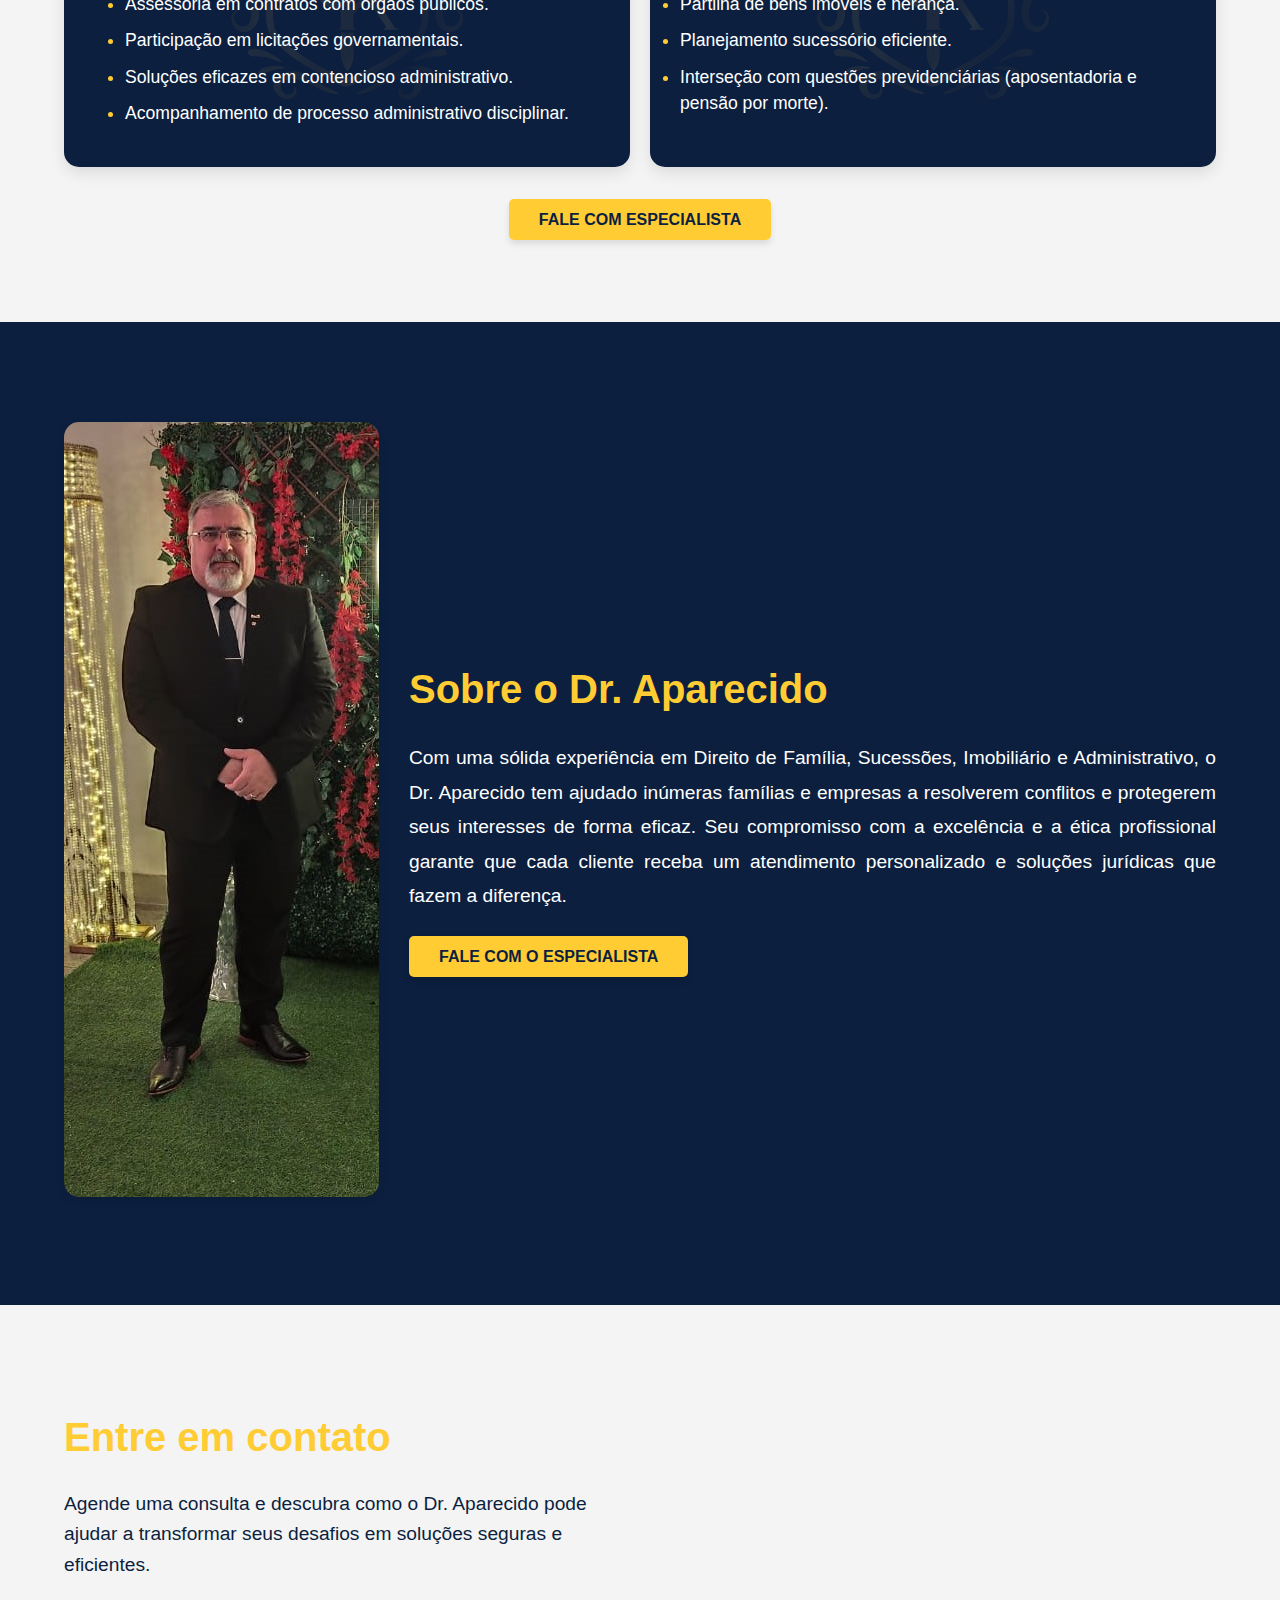
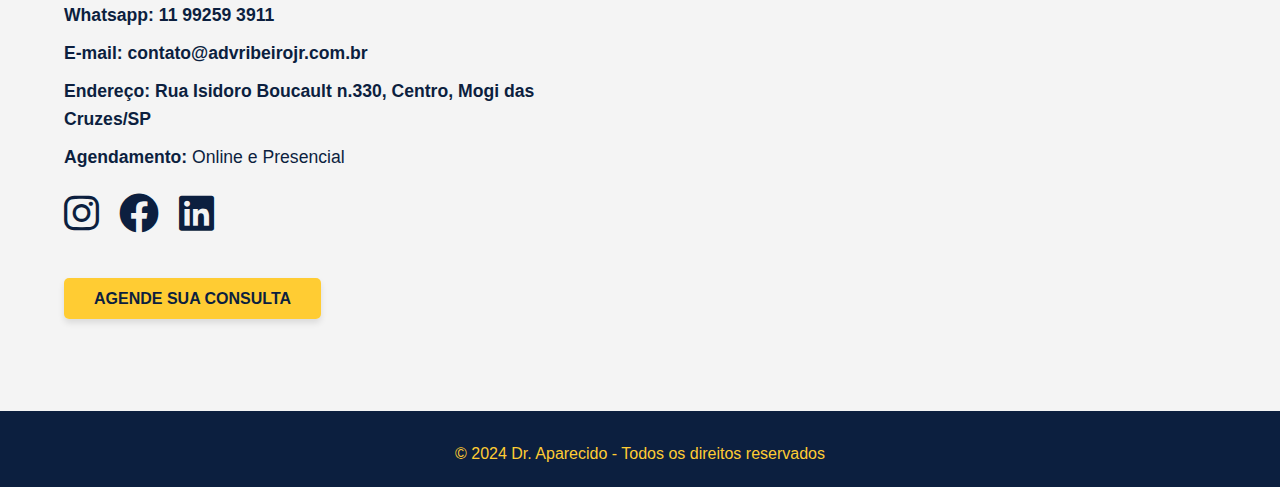
==== commit 94dc817b: "victorr" ====
--- a/index.html
+++ b/index.html
@@ -3,121 +3,157 @@
 <head>
     <meta charset="UTF-8">
     <meta name="viewport" content="width=device-width, initial-scale=1.0">
-    <title>Alice Fernandes - Advocacia</title>
+    <meta http-equiv="X-UA-Compatible" content="IE=edge">
+    <link rel="shortcut icon" href="img/logo2.png">
+    <link rel="stylesheet" href="https://cdnjs.cloudflare.com/ajax/libs/font-awesome/6.0.0-beta3/css/all.min.css">
     <link rel="stylesheet" href="styles.css">
-    <link rel="stylesheet" href="https://cdnjs.cloudflare.com/ajax/libs/font-awesome/6.0.0-beta3/css/all.min.css">
+    <title>Dr. Aparecido Advocacia</title>
 </head>
 <body>
-
     <header class="header">
-        <div class="logo">
-            <img src="img/logo-dourado.png" alt="Logo da empresa">
-        </div>
-        <div class="contact-info">
-            <a href="tel:+5511992593911" title="Telefone" target="_blank"><i class="fas fa-phone-alt"></i></a>
-            <a href="mailto:contato@advribeirojr.com.br" target="_blank" title="Email"><i class="fas fa-envelope"></i></a>
-            <a href="https://wa.me/5511992593911" target="_blank" title="WhatsApp"><i class="fab fa-whatsapp"></i></a>
-            <a href="https://www.instagram.com/aparecido.ribeiro.advogado/" target="_blank" title="Instagram"><i class="fab fa-instagram"></i></a>
-            <a href="https://www.facebook.com/profile.php?id=61565249197770" target="_blank" title="Facebook"><i class="fab fa-facebook"></i></a>
-            <a href="https://www.linkedin.com/in/aparecido-bernardo-ribeiro-junior-0556761ba/" target="_blank" title="LinkedIn"><i class="fab fa-linkedin"></i></a>
-            <button class="btn-contact">Fale Com o Especialista</button>
+        <div class="header-container">
+            <div class="logo-container">
+                <img src="img/logo-transparente.png" alt="Logo Dr. Aparecido" class="logo">
+            </div>
+            <div class="contact-info">
+                <a href="tel:+5511992593911"><i class="fas fa-phone-alt"></i></a>
+                <a href="mailto:contato@advribeirojr.com.br"><i class="fas fa-envelope"></i></a>
+                <a href="https://wa.me/5511992593911" target="_blank"><i class="fab fa-whatsapp"></i></a>
+                <a href="https://www.instagram.com/aparecido.ribeiro.advogado/" target="_blank"><i class="fab fa-instagram"></i></a>
+                <a href="https://www.facebook.com/profile.php?id=61565249197770" target="_blank"><i class="fab fa-facebook"></i></a>
+                <a href="https://www.linkedin.com/in/aparecido-bernardo-ribeiro-junior-0556761ba/" target="_blank"><i class="fab fa-linkedin"></i></a>
+            </div>
         </div>
     </header>
     
+    
+    
+
+    <section class="static-image-section">
+        <div class="static-image-overlay">
+            <h2>Dr. Aparecido Bernardo Ribeiro Junior</h2>
+            <p>Especialista em Direito de Família, Sucessões, Imobiliário e Administrativo</p>
+            <a href="https://wa.me/5511992593911" class="cta-button" target="_blank">Fale com especialista</a>
+        </div>
+    </section>
+
+    <section class="services-section">
+        <div class="container">
+            <h2>Nossos Serviços</h2>
+            <div class="services-grid">
+                <div class="service-item">
+                    <i class="fas fa-users fa-3x" style="color: #ffcc33;"></i>
+                    <h3>Família e Sucessões</h3>
+                    <ul>
+                        <li>Soluções jurídicas em herança e partilha de bens.</li>
+                        <li>Proteção do patrimônio familiar.</li>
+                        <li>Conflitos sucessórios resolvidos com ética e sensibilidade.</li>
+                        <li>Divórcios e dissolução de união estável.</li>
+                        <li>Contrato de namoro e pré-nupcial.</li>
+                        <li>Guardas e alimentos.</li>
+                    </ul>
+                </div>
+
+                <div class="service-item">
+                    <i class="fas fa-house fa-3x" style="color: #ffcc33;"></i>
+                    <h3>Imobiliário</h3>
+                    <ul>
+                        <li>Ações possessórias e usucapião.</li>
+                        <li>Consultoria para compra, venda e regularização de imóveis.</li>
+                        <li>Proteção jurídica em transações imobiliárias.</li>
+                        <li>Interligação com o Direito de Sucessões para garantir segurança patrimonial.</li>
+                        <li>Direito de vizinhança.</li>
+                    </ul>
+                </div>
+
+                <div class="service-item">
+                    <i class="fas fa-folder fa-3x" style="color: #ffcc33;"></i>
+                    <h3>Administrativo, Licitações e Contratos</h3>
+                    <ul>
+                        <li>Assessoria em contratos com órgãos públicos.</li>
+                        <li>Participação em licitações governamentais.</li>
+                        <li>Soluções eficazes em contencioso administrativo.</li>
+                        <li>Acompanhamento de processo administrativo disciplinar.</li>
+                    </ul>
+                </div>
+
+                <div class="service-item">
+                    <i class="fas fa-balance-scale fa-3x" style="color: #ffcc33;"></i>
+                    <h3>Relação entre Direito Imobiliário, Sucessões e Previdenciário</h3>
+                    <ul>
+                        <li>Partilha de bens imóveis e herança.</li>
+                        <li>Planejamento sucessório eficiente.</li>
+                        <li>Interseção com questões previdenciárias (aposentadoria e pensão por morte).</li>
+                    </ul>
+                </div>
+            </div>
+            
+            <div class="cta-container">
+                <a href="https://wa.me/5511992593911" class="cta-button" target="_blank">Fale com especialista</a>
+            </div>
+        </div>
+    </section>
+
+    <section class="about-section">
+        <div class="container about-container">
+            <div class="about-image">
+                <img src="img/drfoto.jpg" alt="Foto do Dr. Aparecido">
+            </div>
+            <div class="about-content">
+                <h2>Sobre o Dr. Aparecido</h2>
+                <p>Com uma sólida experiência em Direito de Família, Sucessões, Imobiliário e Administrativo, o Dr. Aparecido tem ajudado inúmeras famílias e empresas a resolverem conflitos e protegerem seus interesses de forma eficaz. Seu compromisso com a excelência e a ética profissional garante que cada cliente receba um atendimento personalizado e soluções jurídicas que fazem a diferença.</p>
+                <a href="https://wa.me/5511992593911" class="cta-button" target="_blank">Fale com o especialista</a>
+            </div>
+        </div>
+    </section>
+
+    <section class="consultation-section">
+        <div class="container consultation-container">
+            <div class="consultation-info">
+                <h2>Entre em contato</h2>
+                <p>Agende uma consulta e descubra como o Dr. Aparecido pode ajudar a transformar seus desafios em soluções seguras e eficientes.</p>
+                <ul>
+                    <li><strong>Whatsapp:</strong> <a href="https://wa.me/5511992593911" target="_blank">11 99259 3911</a></li>
+                    <li><strong>E-mail:</strong> <a href="mailto:contato@advribeirojr.com.br" target="_blank">contato@advribeirojr.com.br</a></li>
+                    <li><strong>Endereço:</strong> <a href="https://www.google.com/maps/place/R.+Isidoro+Boucalt,+330+-+Vila+Bras+Cubas,+Mogi+das+Cruzes+-+SP,+08740-250,+Brasil/@-23.539288,-46.220614,16z/data=!4m6!3m5!1s0x94ce77c2fcec95e9:0xfe70af30a29e8684!8m2!3d-23.5392878!4d-46.220614!16s%2Fg%2F11gfhh6ngh?hl=pt-BR&entry=ttu&g_ep=EgoyMDI0MTAxNi4wIKXMDSoASAFQAw%3D%3D" target="_blank">Rua Isidoro Boucault n.330, Centro, Mogi das Cruzes/SP</a></li>
+                    <li><strong>Agendamento:</strong> Online e Presencial</li>
+                    <ul class="redes">
+                        <li><a href="https://www.instagram.com/aparecido.ribeiro.advogado/" target="_blank" rel="noopener noreferrer"><i class="fa-brands fa-instagram"></i></a></li>
+                        <li><a href="https://www.facebook.com/profile.php?id=61565249197770" target="_blank" rel="noopener noreferrer"><i class="fa-brands fa-facebook"></i></a></li>
+                        <li><a href="https://www.linkedin.com/in/aparecido-bernardo-ribeiro-junior-0556761ba/" target="_blank" rel="noopener noreferrer"><i class="fa-brands fa-linkedin"></i></a></li>
+                    </ul>
+                </ul>
+                <a href="https://wa.me/5511992593911" class="cta-button" target="_blank">Agende sua consulta</a>
+            </div>
+
+            <div class="consultation-map">
+                <iframe 
+                    src="https://www.google.com/maps?q=Rua%20Isidoro%20Boucault%2C%20330%2C%20Mogi%20das%20Cruzes%2C%20SP&output=embed" 
+                    width="100%" 
+                    height="300" 
+                    style="border:0;" 
+                    allowfullscreen="" 
+                    loading="lazy">
+                </iframe>
+            </div>
+        </div>
+    </section>
 
 
-<!-- Hero Section -->
-<section class="hero">
-    <div class="hero-content">
-        <h1>Assegure o seu direito <br> e de sua família</h1>
-        <p>Proteja quem você ama com suporte jurídico especializado e seguro.</p>
-        <a href="#servicos" class="btn">Saiba mais sobre nossos serviços</a>
-    </div>
-    <div class="hero-image">
-        <img src="img/dr-inteiro2.jpg" alt="Advogada Alice Fernandes">
-    </div>
-</section>
 
-<!-- Services Section -->
-<section id="servicos" class="services">
-    <h2>Áreas em que Atuamos</h2>
-    <div class="services-container">
-        <div class="service-card">Direito Civil</div>
-        <div class="service-card">Direito Penal</div>
-        <div class="service-card">Direito Trabalhista</div>
-        <div class="service-card">Direito da Família</div>
-        <div class="service-card">Direito Previdenciário</div>
-        <div class="service-card">Direito Tributário</div>
-    </div>
-    <a href="#contato" class="btn">Agende uma consulta</a>
-</section>
+    <footer class="fot">
+        <p>&copy; 2024 Dr. Aparecido - Todos os direitos reservados</p>
+    </footer>
 
-<!-- How It Works Section -->
-<section class="how-it-works">
-    <h2>Como Funciona Nosso Serviço?</h2>
-    <ol>
-        <li>Consulta inicial</li>
-        <li>Análise e investigação</li>
-        <li>Estratégia</li>
-        <li>Assessoria legal</li>
-        <li>Finalização de casos</li>
-        <li>Suporte pós-consultoria</li>
-    </ol>
-    <a href="#contato" class="btn">Saiba mais sobre o processo</a>
-</section>
+    <a href="#" class="back-to-top" id="backToTop">
+        &#8679;
+    </a>
 
-<!-- Testimonials Section -->
-<section class="testimonials">
-    <h2>O que nossos clientes falam sobre nós</h2>
-    <div class="testimonial">
-        <img src="img/cliente1.jpg" alt="Foto cliente">
-        <p>“A Alice me ajudou em um momento muito difícil...”</p>
-        <span>Cliente Satisfeito</span>
-    </div>
-    <!-- Adicione mais depoimentos conforme necessário -->
-</section>
+    <a href="https://wa.me/5511992593911" class="whatsapp-button" target="_blank">
+        <img src="img/WhatsApp.svg.png" alt="WhatsApp">
+        <span class="whatsapp-message">Precisa de ajuda?</span>
+    </a>
 
-<!-- About Section -->
-<section id="sobre" class="about">
-    <div class="about-image">
-        <img src="img/dr-metade.jpg" alt="Advogada Alice Fernandes">
-    </div>
-    <div class="about-content">
-        <h2>Quem é Alice Fernandes</h2>
-        <p>Alice Fernandes é uma advogada com vasta experiência...</p>
-        <a href="#contato" class="btn">Saiba mais sobre Alice</a>
-    </div>
-</section>
-
-<!-- CTA Section -->
-<section class="cta">
-    <h2>Assegure os direitos de sua família ainda hoje</h2>
-    <p>Proteja quem você ama com nossa ajuda profissional e especializada.</p>
-    <a href="#contato" class="btn">Agende uma consulta</a>
-</section>
-
-<!-- FAQ Section -->
-<section class="faq">
-    <h2>Perguntas Frequentes</h2>
-    <details>
-        <summary>Como funcionam as consultas?</summary>
-        <p>As consultas são feitas...</p>
-    </details>
-    <details>
-        <summary>Qual é o valor dos serviços?</summary>
-        <p>O valor depende...</p>
-    </details>
-</section>
-
-<!-- Footer -->
-<footer class="footer">
-    <p>&copy; 2024 Alice Fernandes - Advocacia</p>
-    <nav>
-        <a href="#servicos">Serviços</a>
-        <a href="#sobre">Sobre</a>
-        <a href="#contato">Contato</a>
-    </nav>
-</footer>
-
+    <script src="script.js"></script>
 </body>
 </html>
--- a/styles.css
+++ b/styles.css
@@ -2,285 +2,492 @@
     margin: 0;
     padding: 0;
     box-sizing: border-box;
-    font-family: Arial, sans-serif;
 }
 
 body {
+    font-family: 'Arial', sans-serif;
+    background-color: #0c1f3f;
+    color: #ffffff;
     line-height: 1.6;
-    color: #333;
-}
-
-a {
-    color: #fff;
+}
+
+.container {
+    width: 90%;
+    max-width: 1200px;
+    margin: 0 auto;
+    padding: 40px 0;
+}
+
+.header {
+    background-color: #0c1f3f;
+    padding: 20px 0;
+    text-align: center;
+}
+
+.logo {
+    width: 210px;
+}
+
+.static-image-section {
+    background: url('img/palcio203.jpg') no-repeat center center/cover;
+    height: 70vh;
+    background-attachment: fixed;
+}
+
+.static-image-overlay {
+    background-color: rgba(0, 0, 51, 0.445);
+    height: 100%;
+    display: flex;
+    justify-content: center;
+    align-items: center;
+    flex-direction: column;
+    text-align: center;
+    color: white;
+    padding: 0 20px;
+}
+.static-image-overlay h2 {
+    font-size: 2.5rem;
+    color: #ffcc33;
+    margin-bottom: 10px;
+}
+
+.static-image-overlay p {
+    font-size: 1.2rem;
+    margin-bottom: 30px;
+}
+
+.back-to-top {
+    position: fixed;
+    bottom: 90px;
+    right: 20px;
+    display: none;
+    width: 50px;
+    height: 50px;
+    background-color: #ffcc33;
+    color: #0c1f3f;
+    text-align: center;
+    line-height: 50px;
+    font-size: 24px;
+    border-radius: 50%;
+    box-shadow: 0 4px 6px rgba(0, 0, 0, 0.2);
+    transition: all 0.3s ease;
+    z-index: 1000;
     text-decoration: none;
 }
 
-/* Header styling */
-.header {
+.back-to-top:hover {
+    background-color: #ffb200;
+    transform: scale(1.1);
+}
+
+#backToTop.show {
+    display: block;
+}
+
+.cta-container {
+    margin-top: 40px;
+}
+
+.cta-button {
+    margin-top: 20px;
+    background-color: #ffcc33;
+    color: #0c1f3f;
+    padding: 12px 30px;
+    font-size: 1rem;
+    font-weight: bold;
+    text-transform: uppercase;
+    text-decoration: none;
+    border-radius: 5px;
+    transition: all 0.3s ease;
+    box-shadow: 0 4px 6px rgba(0, 0, 0, 0.1);
+    position: relative;
+    z-index: 1;
+}
+.cta-button::before {
+    content: '';
+    position: absolute;
+    top: 0;
+    left: 0;
+    right: 0;
+    bottom: 0;
+    background: rgba(255, 204, 51, 0.5);
+    z-index: -1;
+    border-radius: 5px;
+    opacity: 0;
+    transition: opacity 0.4s ease;
+}
+
+.cta-button:hover::before {
+    opacity: 1;
+}
+
+.cta-button:hover {
+    background-color: #ffb200;
+    transform: scale(1.05);
+    box-shadow: 0 8px 15px rgba(0, 0, 0, 0.2);
+}
+
+.services-section {
+    padding: 50px 0;
+    background-color: #f4f4f4;
+    text-align: center;
+}
+
+.services-section h2 {
+    font-size: 2.5rem;
+    color: #000033;
+    margin-bottom: 40px;
+    font-weight: bold;
+    text-transform: uppercase;
+}
+
+.services-grid {
+    display: grid;
+    grid-template-columns: repeat(2, 1fr); /* Ajustado para sempre exibir duas colunas */
+    gap: 20px;
+    justify-content: center;
+}
+
+
+.service-item {
+    position: relative;
+    background-color: #0c1f3f;
+    border-radius: 15px;
+    padding: 30px;
+    box-shadow: 0 6px 15px rgba(0, 0, 0, 0.1);
+    transition: all 0.4s ease;
+    text-align: left;
+    overflow: hidden;
+}
+
+
+
+.service-item * {
+    position: relative;
+    z-index: 1;
+}
+
+
+
+
+.service-item i{
+    display: flex;
+    justify-content: center;
+}
+
+.service-item h3 {
+    display: flex;
+    justify-content: center;
+    font-size: 1.8rem;
+    color: #ffcc33;
+    margin-bottom: 20px;
+}
+
+
+.service-item ul {
+    list-style-type: disc; 
+    padding-left: 0; 
+    margin: 0 auto; 
+    display: table;
+}
+
+.service-item ul li {
+    margin-bottom: 10px;
+    font-size: 1.1rem;
+    color: white;
+    line-height: 1.5; 
+    text-align: left; 
+}
+
+
+.service-item ul li::marker {
+    color: #ffcc33; 
+}
+
+.service-item:hover {
+    box-shadow: 0 12px 30px rgba(0, 0, 0, 0.2);
+    transform: translateY(-5px);
+}
+
+
+
+.service-item::before {
+    content: '';
+    position: absolute;
+    top: 50%; 
+    left: 50%; 
+    transform: translate(-50%, -50%);
+    background: url('img/logo2.png') no-repeat center center;
+    background-size: 70%; 
+    opacity: 0.1; 
+    width: 60%;
+    height: 100%;
+    z-index: 0; 
+}
+
+
+
+.header-container {
     display: flex;
     justify-content: space-between;
     align-items: center;
-    padding: 20px 40px;
-    background-color: #333;
-    color: #fff;
-}
-
-.header .logo img {
-    width: 90px;
-}
-
-.header .contact-info {
-    display: flex;
+    padding: 10px 20px;
+}
+
+.contact-info {
+    display: flex;
+    gap: 15px;
+}
+
+.contact-info a {
+    color: #ffcc33;
+    font-size: 1.5rem; /* Aumenta o tamanho dos ícones */
+    transition: color 0.3s ease; /* Transição para o efeito hover */
+}
+
+.contact-info a:hover {
+    color: #ffffff; /* Cor branca no hover */
+}
+
+
+
+.about-section {
+    padding: 60px 0;
+    background-color: #0c1f3f;
+}
+
+.about-container {
+    display: flex;
+    justify-content: space-between;
     align-items: center;
-    gap: 15px;
-}
-
-.header .contact-info a {
-    color: #d4a373;
-    font-size: 20px;
-    transition: color 0.3s ease;
-    text-decoration: none;
-}
-
-.header .contact-info a:hover {
-    color: #fff;
-}
-
-.header .btn-contact {
-    padding: 10px 20px;
-    background-color: #d4a373;
-    color: #333;
-    border: none;
-    border-radius: 5px;
-    font-weight: bold;
-    cursor: pointer;
-    transition: background-color 0.3s ease;
-}
-
-.header .btn-contact:hover {
-    background-color: #fff;
-    color: #333;
-}
-
-
-
-/* Hero Section Styling */
-.hero {
-    display: flex;
-    align-items: center;
-    justify-content: space-between;
-    padding: 60px 40px; /* Espaçamento maior nas bordas */
-    background-color: #f8f4f1;
-    gap: 20px;
-    flex-wrap: wrap; /* Ajusta para dispositivos menores */
-}
-
-.hero-content {
-    flex: 1;
-    max-width: 600px; /* Limita a largura do texto */
-    text-align: left; /* Alinha o texto à esquerda */
-    margin-left: 50px;
-}
-
-.hero-content h1 {
-    font-size: 2.5rem;
-    color: #333;
-}
-
-.hero-content p {
-    font-size: 1.1rem;
-    margin: 15px 0;
-    color: #555;
-    line-height: 1.6; /* Aumenta o espaçamento entre linhas para melhor leitura */
-}
-
-.hero .btn {
-    padding: 10px 20px;
-    background-color: #d4a373;
-    border-radius: 5px;
-    color: #fff;
-    display: inline-block;
-    margin-top: 20px;
-    text-decoration: none; /* Remove o sublinhado do botão */
-}
-
-.hero-image {
-    flex: 1;
-    display: flex;
-    justify-content: center; /* Centraliza a imagem verticalmente */
-}
-
-.hero-image img {
-    max-width: 100%;
-    height: auto;
-    border-radius: 5px;
-    max-width: 450px; /* Controla o tamanho máximo da imagem */
-}
-
-
-.services {
-    padding: 50px 20px;
-    text-align: center;
-    background-color: #fff;
-}
-
-.services h2 {
-    font-size: 2rem;
-    color: #333;
-    margin-bottom: 20px;
-}
-
-.services-container {
-    display: flex;
-    flex-wrap: wrap;
-    justify-content: center;
-    gap: 20px;
-}
-
-.service-card {
-    background: #f8f4f1;
-    padding: 20px;
-    width: calc(33.333% - 20px);
-    border-radius: 5px;
-    box-shadow: 0 4px 8px rgba(0, 0, 0, 0.1);
-}
-
-.how-it-works {
-    padding: 50px 20px;
-    text-align: center;
-    background-color: #f8f8f8;
-}
-
-.how-it-works h2 {
-    font-size: 2rem;
-    margin-bottom: 20px;
-}
-
-.how-it-works ol {
-    max-width: 800px;
-    margin: auto;
-    list-style-type: decimal;
-    text-align: left;
-    padding-left: 40px;
-}
-
-.how-it-works li {
-    font-size: 1rem;
-    margin: 10px 0;
-}
-
-.testimonials {
-    padding: 50px 20px;
-    text-align: center;
-    background-color: #fff;
-}
-
-.testimonials h2 {
-    font-size: 2rem;
-    color: #333;
-    margin-bottom: 20px;
-}
-
-.testimonial {
-    max-width: 700px;
-    margin: auto;
-    text-align: center;
-}
-
-.testimonial img {
-    width: 80px;
-    height: 80px;
-    border-radius: 50%;
-    margin-bottom: 10px;
-}
-
-.about {
-    display: flex;
-    flex-wrap: wrap;
-    align-items: center;
-    padding: 50px 20px;
-    background-color: #f8f4f1;
+    gap: 30px;
 }
 
 .about-image img {
     width: 100%;
-    max-width: 400px;
+    max-width: 350px;
+    border-radius: 15px;
+    box-shadow: 0 4px 8px rgba(0, 0, 0, 0.1);
+}
+
+.about-content {
+    flex: 1;
+    color: #ffffff;
+    text-align: left;
+}
+
+.about-content h2 {
+    font-size: 2.5rem;
+    color: #ffcc33;
+    margin-bottom: 20px;
+}
+
+.about-content p {
+    font-size: 1.2rem;
+    margin-bottom: 30px;
+    line-height: 1.8;
+    text-align: justify;
+    color: #ffffff;
+}
+
+.about-content .cta-button {
+    background-color: #ffcc33;
+    color: #0c1f3f;
+    padding: 12px 30px;
+    font-size: 1rem;
+    font-weight: bold;
+    text-transform: uppercase;
+    text-decoration: none;
     border-radius: 5px;
-}
-
-.about-content {
-    max-width: 500px;
+    transition: all 0.3s ease;
+    box-shadow: 0 4px 6px rgba(0, 0, 0, 0.1);
+}
+
+.about-content .cta-button:hover {
+    background-color: #ffb200;
+    transform: scale(1.05);
+    box-shadow: 0 8px 15px rgba(0, 0, 0, 0.2);
+}
+
+.redes{
+    display: flex;
+}
+
+.redes li a{
+    font-size: 2.5rem;
+    margin-right: 20px;
+}
+
+.consultation-section {
+    padding: 60px 0;
+    background-color: #f4f4f4;
+}
+
+.consultation-container {
+    display: flex;
+    justify-content: space-between;
+    align-items: flex-start;
+    gap: 30px;
+}
+
+.consultation-info {
+    flex: 1;
+    color: #0c1f3f;
+}
+
+.consultation-info h2 {
+    font-size: 2.5rem;
+    color: #ffcc33;
+    margin-bottom: 20px;
+}
+
+.consultation-info p {
+    font-size: 1.2rem;
+    margin-bottom: 20px;
+}
+
+.consultation-info ul {
+    list-style: none;
+    padding: 0;
+    margin-bottom: 30px;
+}
+
+.consultation-info ul li {
+    font-size: 1.1rem;
+    margin-bottom: 10px;
+}
+
+.consultation-info ul a {
+    color: #0c1f3f;
+    text-decoration: none;
+    font-weight: bold;
+    transition: color 0.3s ease, transform 0.3s ease;
+}
+
+.consultation-info ul a:hover {
+    color: #ffcc33;
+    transform: translateX(5px);
+}
+
+.consultation-info .cta-button {
+    background-color: #ffcc33;
+    color: #0c1f3f;
+    padding: 12px 30px;
+    font-size: 1rem;
+    font-weight: bold;
+    text-transform: uppercase;
+    text-decoration: none;
+    border-radius: 5px;
+    transition: all 0.3s ease;
+    box-shadow: 0 4px 6px rgba(0, 0, 0, 0.1);
+}
+
+.consultation-info .cta-button:hover {
+    background-color: #ffb200;
+    transform: scale(1.05);
+    box-shadow: 0 8px 15px rgba(0, 0, 0, 0.2);
+}
+
+.consultation-map {
+    flex: 1;
+}
+
+.fot {
+    background-color: #0c1f3f;
     padding: 20px;
-}
-
-.about-content h2 {
-    font-size: 2rem;
-    margin-bottom: 15px;
-}
-
-.about-content p {
-    font-size: 1.1rem;
-    margin-bottom: 20px;
-    color: #555;
-}
-
-.cta {
     text-align: center;
-    padding: 50px 20px;
-    background-color: #333;
-    color: #fff;
-}
-
-.cta h2 {
-    font-size: 2rem;
-    margin-bottom: 15px;
-}
-
-.cta p {
-    font-size: 1.1rem;
-    margin-bottom: 20px;
-}
-
-.cta .btn {
-    padding: 10px 20px;
-    background-color: #d4a373;
-    border-radius: 5px;
-}
-
-.faq {
-    padding: 50px 20px;
-    background-color: #fff;
-    text-align: center;
-}
-
-.faq h2 {
-    font-size: 2rem;
-    color: #333;
-    margin-bottom: 20px;
-}
-
-.faq details {
-    max-width: 700px;
-    margin: auto;
-    background: #f8f4f1;
-    padding: 10px;
-    margin-bottom: 10px;
-    border-radius: 5px;
-}
-
-.footer {
-    background-color: #333;
-    color: #fff;
-    text-align: center;
-    padding: 20px;
-}
-
-.footer nav a {
-    color: #fff;
-    margin: 0 10px;
-}
-
-.footer nav a:hover {
-    text-decoration: underline;
-}
-
+    color: #ffcc33;
+    position: relative; 
+    width: 100%;
+    bottom: 0;
+    margin-top: 10px; 
+}
+
+main {
+    flex-grow: 1; 
+}
+.whatsapp-button {
+    position: fixed;
+    bottom: 20px;
+    right: 20px;
+    width: 60px;
+    height: 60px;
+    background-color: #25d366;
+    border-radius: 50%;
+    box-shadow: 0 4px 8px rgba(0, 0, 0, 0.2);
+    display: flex;
+    justify-content: center;
+    align-items: center;
+    transition: all 0.3s ease;
+    z-index: 1000;
+}
+
+.whatsapp-button img {
+    width: 35px;
+    height: 35px;
+}
+
+.whatsapp-message {
+    display: none;
+    background-color: #ffffff;
+    color: #000033;
+    padding: 10px 15px;
+    border-radius: 10px;
+    box-shadow: 0 4px 8px rgba(0, 0, 0, 0.2);
+    position: absolute;
+    right: 70px;
+    white-space: nowrap;
+    font-size: 1rem;
+}
+
+.whatsapp-button:hover .whatsapp-message {
+    display: block;
+}
+
+.whatsapp-button:hover {
+    transform: scale(1.1);
+    box-shadow: 0 8px 15px rgba(0, 0, 0, 0.3);
+}
+
+@media (max-width: 768px) {
+    .services-grid {
+        grid-template-columns: 1fr;
+    }
+
+    .service-item::before{
+        width: 100%;
+        height: 100%;
+    }
+
+
+    .cta-button {
+        padding: 10px 25px;
+        font-size: 0.9rem;
+    }
+
+    .static-image-overlay h2 {
+        font-size: 2rem;
+    }
+
+    .about-container, .consultation-container {
+        flex-direction: column;
+    }
+
+    .about-content h2{
+        font-size: 1.8rem;
+    }
+
+    .consultation-map {
+        margin-top: 30px;
+        width: 100%; 
+    }
+
+    .consultation-info {
+        margin-bottom: 30px;  
+    }
+
+    .consultation-map iframe {
+        width: 100%; 
+        height: 250px; 
+    }
+}
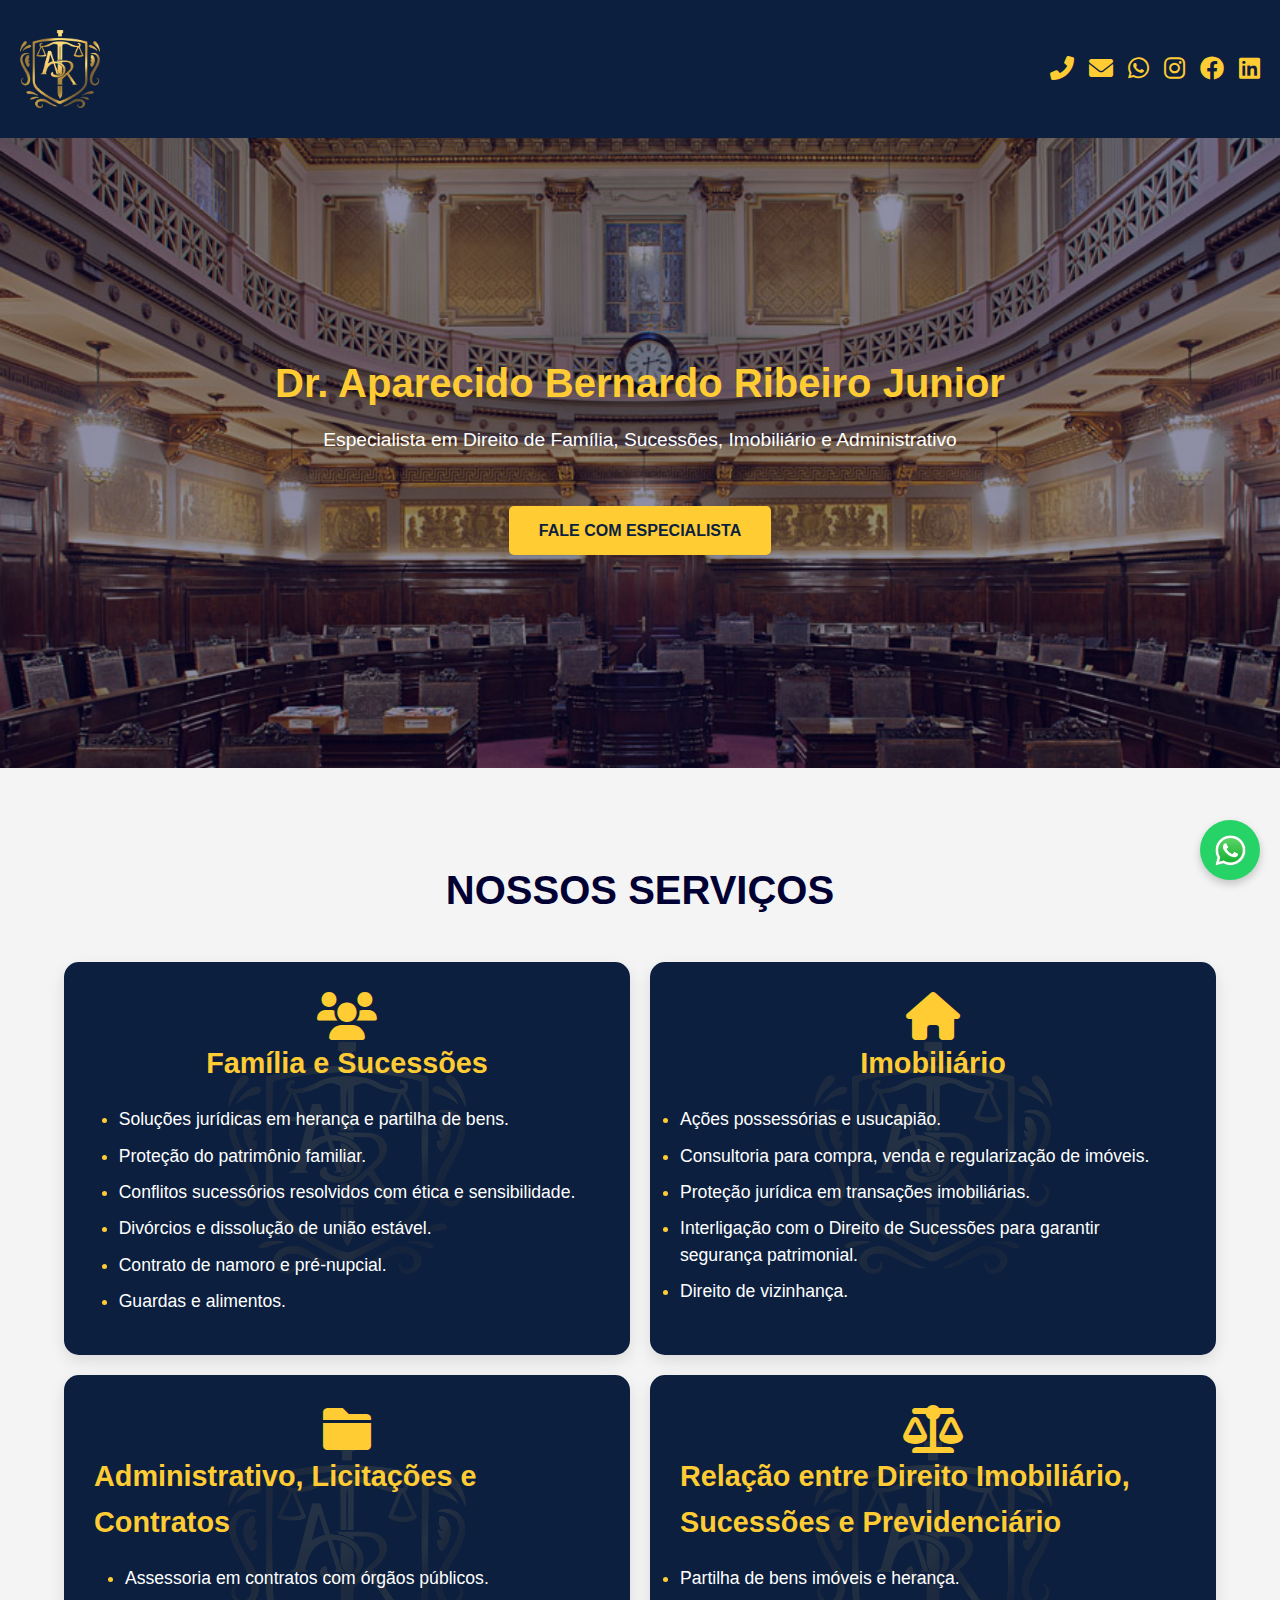
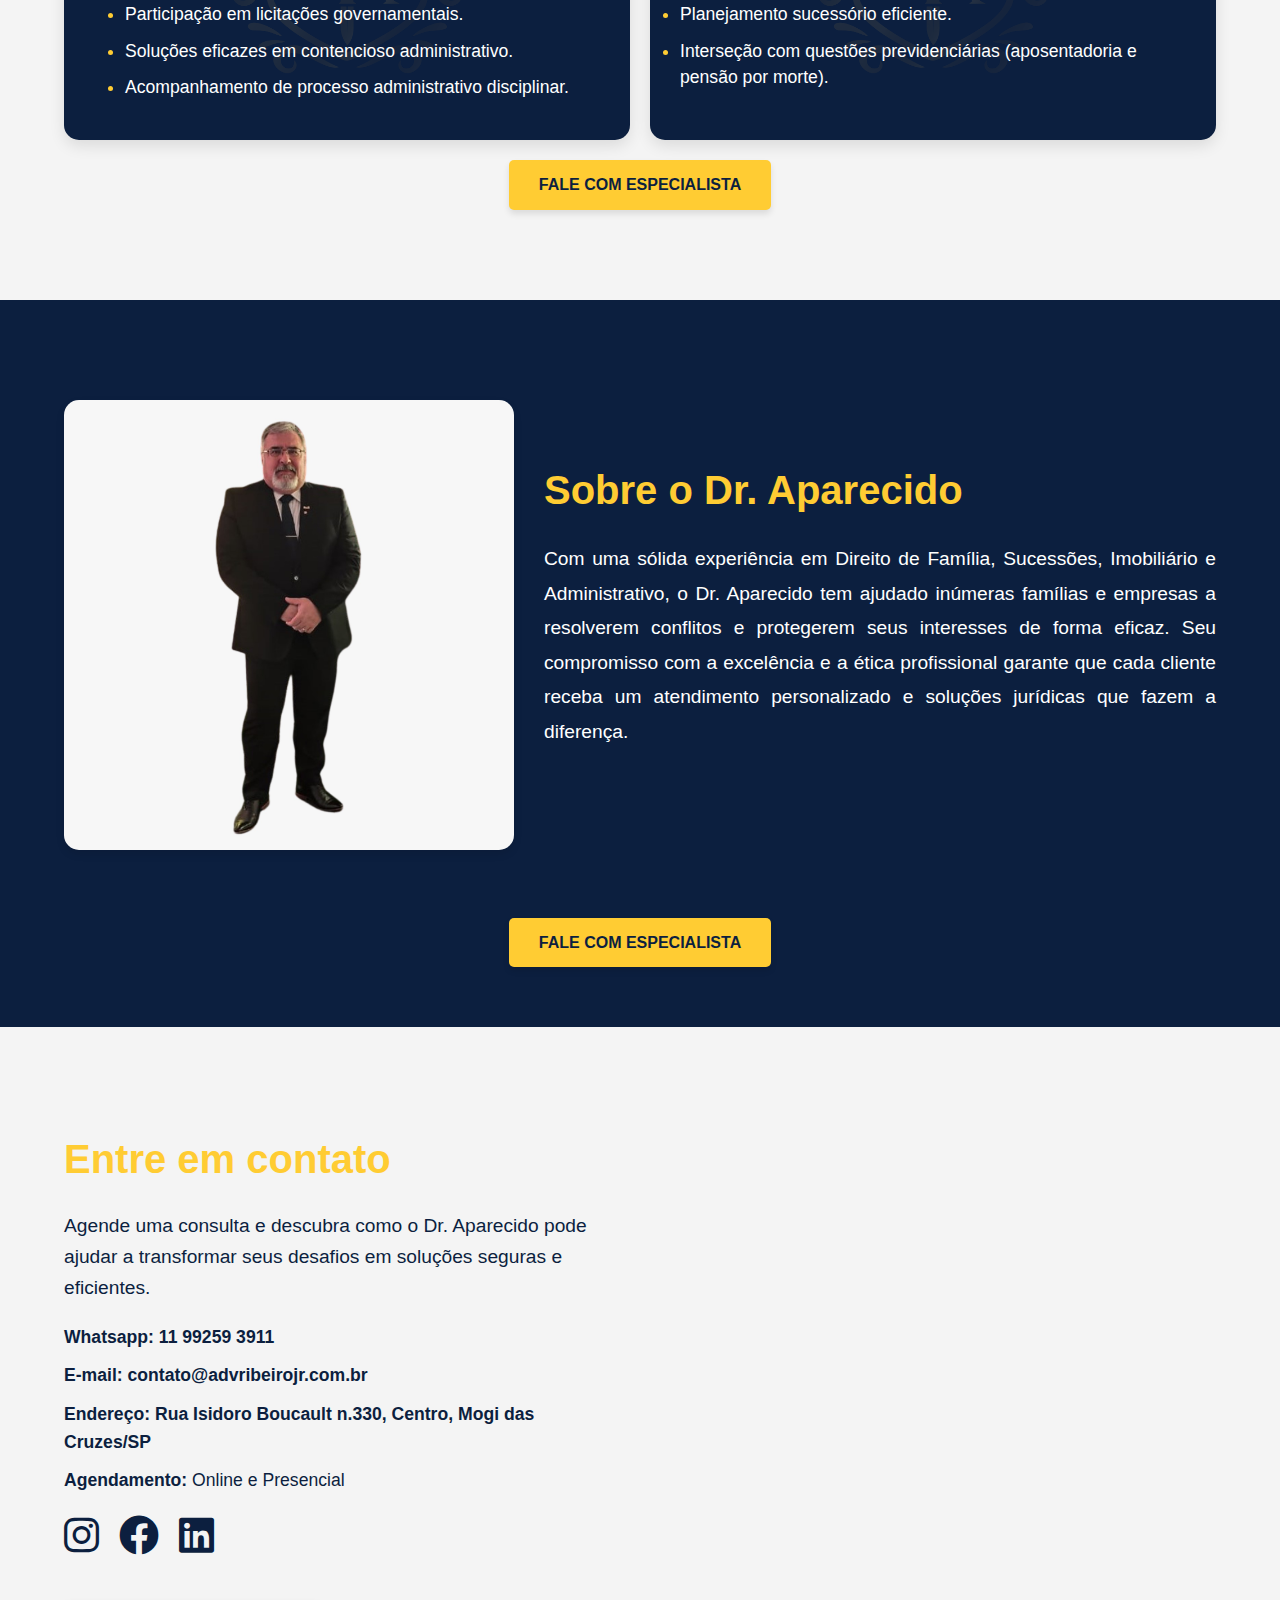
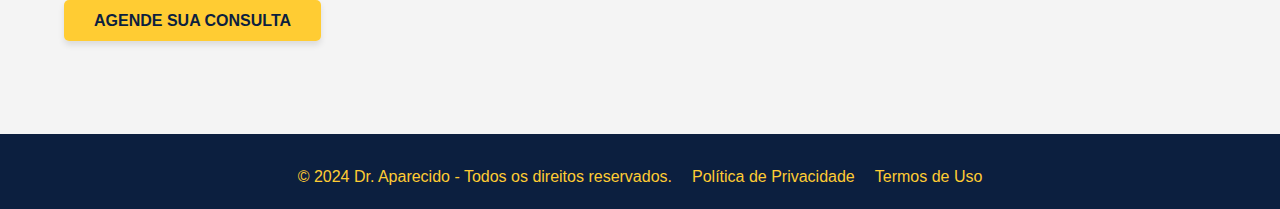
==== commit 36f58112: "sovamos" ====
--- a/index.html
+++ b/index.html
@@ -13,7 +13,7 @@
     <header class="header">
         <div class="header-container">
             <div class="logo-container">
-                <img src="img/logo-transparente.png" alt="Logo Dr. Aparecido" class="logo">
+                <img src="img/logo-dourado.png" alt="Logo Dr. Aparecido" class="logo">
             </div>
             <div class="contact-info">
                 <a href="tel:+5511992593911"><i class="fas fa-phone-alt"></i></a>
@@ -88,7 +88,7 @@
                 </div>
             </div>
             
-            <div class="cta-container">
+            <div class="botao">
                 <a href="https://wa.me/5511992593911" class="cta-button" target="_blank">Fale com especialista</a>
             </div>
         </div>
@@ -97,13 +97,15 @@
     <section class="about-section">
         <div class="container about-container">
             <div class="about-image">
-                <img src="img/drfoto.jpg" alt="Foto do Dr. Aparecido">
+                <img src="img/dr-inteiro.jpg" alt="Foto do Dr. Aparecido">
             </div>
             <div class="about-content">
                 <h2>Sobre o Dr. Aparecido</h2>
                 <p>Com uma sólida experiência em Direito de Família, Sucessões, Imobiliário e Administrativo, o Dr. Aparecido tem ajudado inúmeras famílias e empresas a resolverem conflitos e protegerem seus interesses de forma eficaz. Seu compromisso com a excelência e a ética profissional garante que cada cliente receba um atendimento personalizado e soluções jurídicas que fazem a diferença.</p>
-                <a href="https://wa.me/5511992593911" class="cta-button" target="_blank">Fale com o especialista</a>
             </div>
+        </div>
+        <div class="botao">
+            <a href="https://wa.me/5511992593911" class="cta-button" target="_blank">Fale com especialista</a>
         </div>
     </section>
 
@@ -142,7 +144,11 @@
 
 
     <footer class="fot">
-        <p>&copy; 2024 Dr. Aparecido - Todos os direitos reservados</p>
+        <p>&copy; 2024 Dr. Aparecido - Todos os direitos reservados.</p>
+        <div class="politica">
+            <p><a href="politica-de-privacidade.html" target="_blank" rel="noopener noreferrer">Política de Privacidade</a></p>
+            <p><a href="termos-de-uso.html" target="_blank" rel="noopener noreferrer">Termos de Uso</a></p>
+        </div>
     </footer>
 
     <a href="#" class="back-to-top" id="backToTop">
--- a/styles.css
+++ b/styles.css
@@ -24,8 +24,23 @@
     text-align: center;
 }
 
+
 .logo {
-    width: 210px;
+    width: 80px;
+    margin-right: 15px;
+}
+
+
+.logo-container{
+    display: flex;
+    justify-content: center;
+    align-items: center;
+    font-size: 0.8rem;
+}
+
+
+.nome{
+    color:#ffcc33;
 }
 
 .static-image-section {
@@ -249,7 +264,11 @@
     color: #ffffff; /* Cor branca no hover */
 }
 
-
+.botao{
+    display: flex;
+    justify-content: center;
+    align-items: center;
+}
 
 .about-section {
     padding: 60px 0;
@@ -265,7 +284,7 @@
 
 .about-image img {
     width: 100%;
-    max-width: 350px;
+    max-width: 450px;
     border-radius: 15px;
     box-shadow: 0 4px 8px rgba(0, 0, 0, 0.1);
 }
@@ -284,7 +303,7 @@
 
 .about-content p {
     font-size: 1.2rem;
-    margin-bottom: 30px;
+    margin-bottom: 50px;
     line-height: 1.8;
     text-align: justify;
     color: #ffffff;
@@ -401,6 +420,24 @@
     width: 100%;
     bottom: 0;
     margin-top: 10px; 
+    display: flex;
+    justify-content: center;
+    gap: 20px;
+}
+
+.politica{
+    display: flex;
+    gap: 20px;
+}
+
+.politica a{
+    text-decoration: none;
+    color: #ffcc33;
+}
+
+.politica :hover{
+    text-decoration:underline;
+    color:#ffcc33 ;
 }
 
 main {
